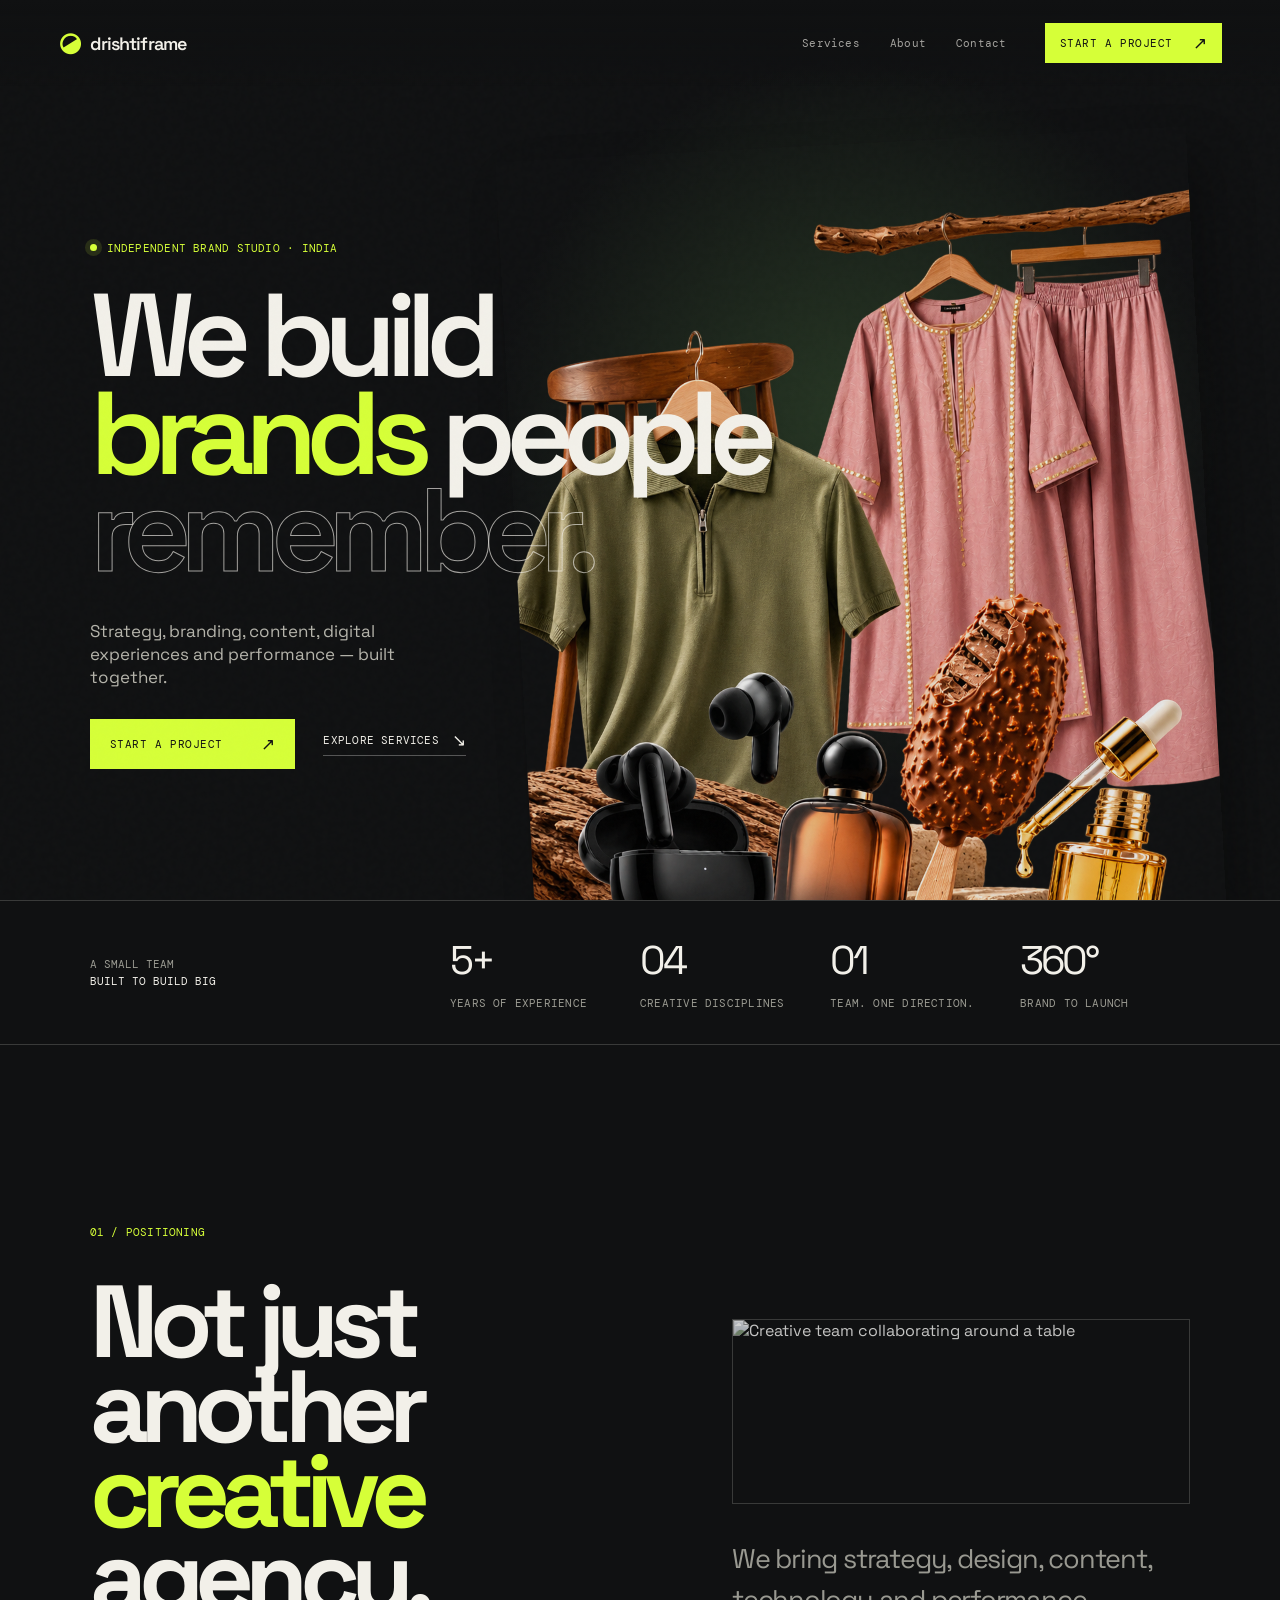
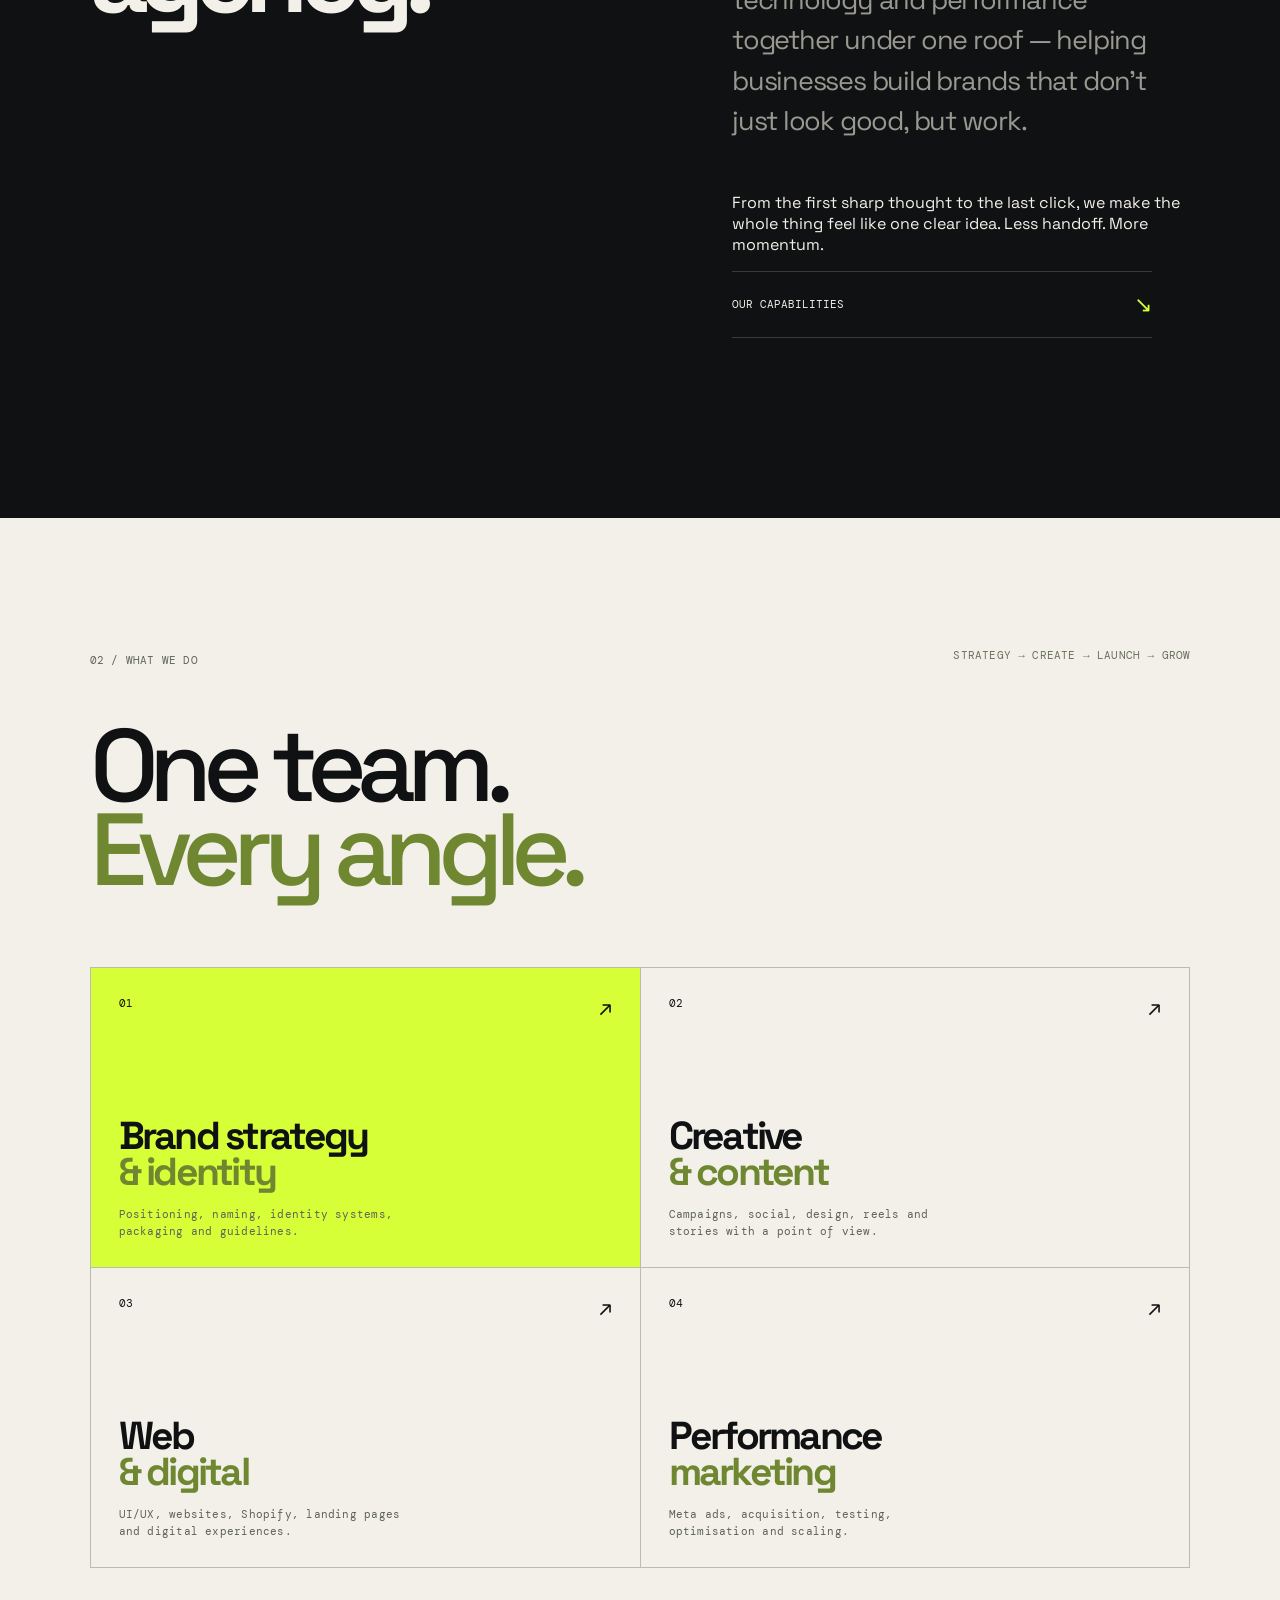
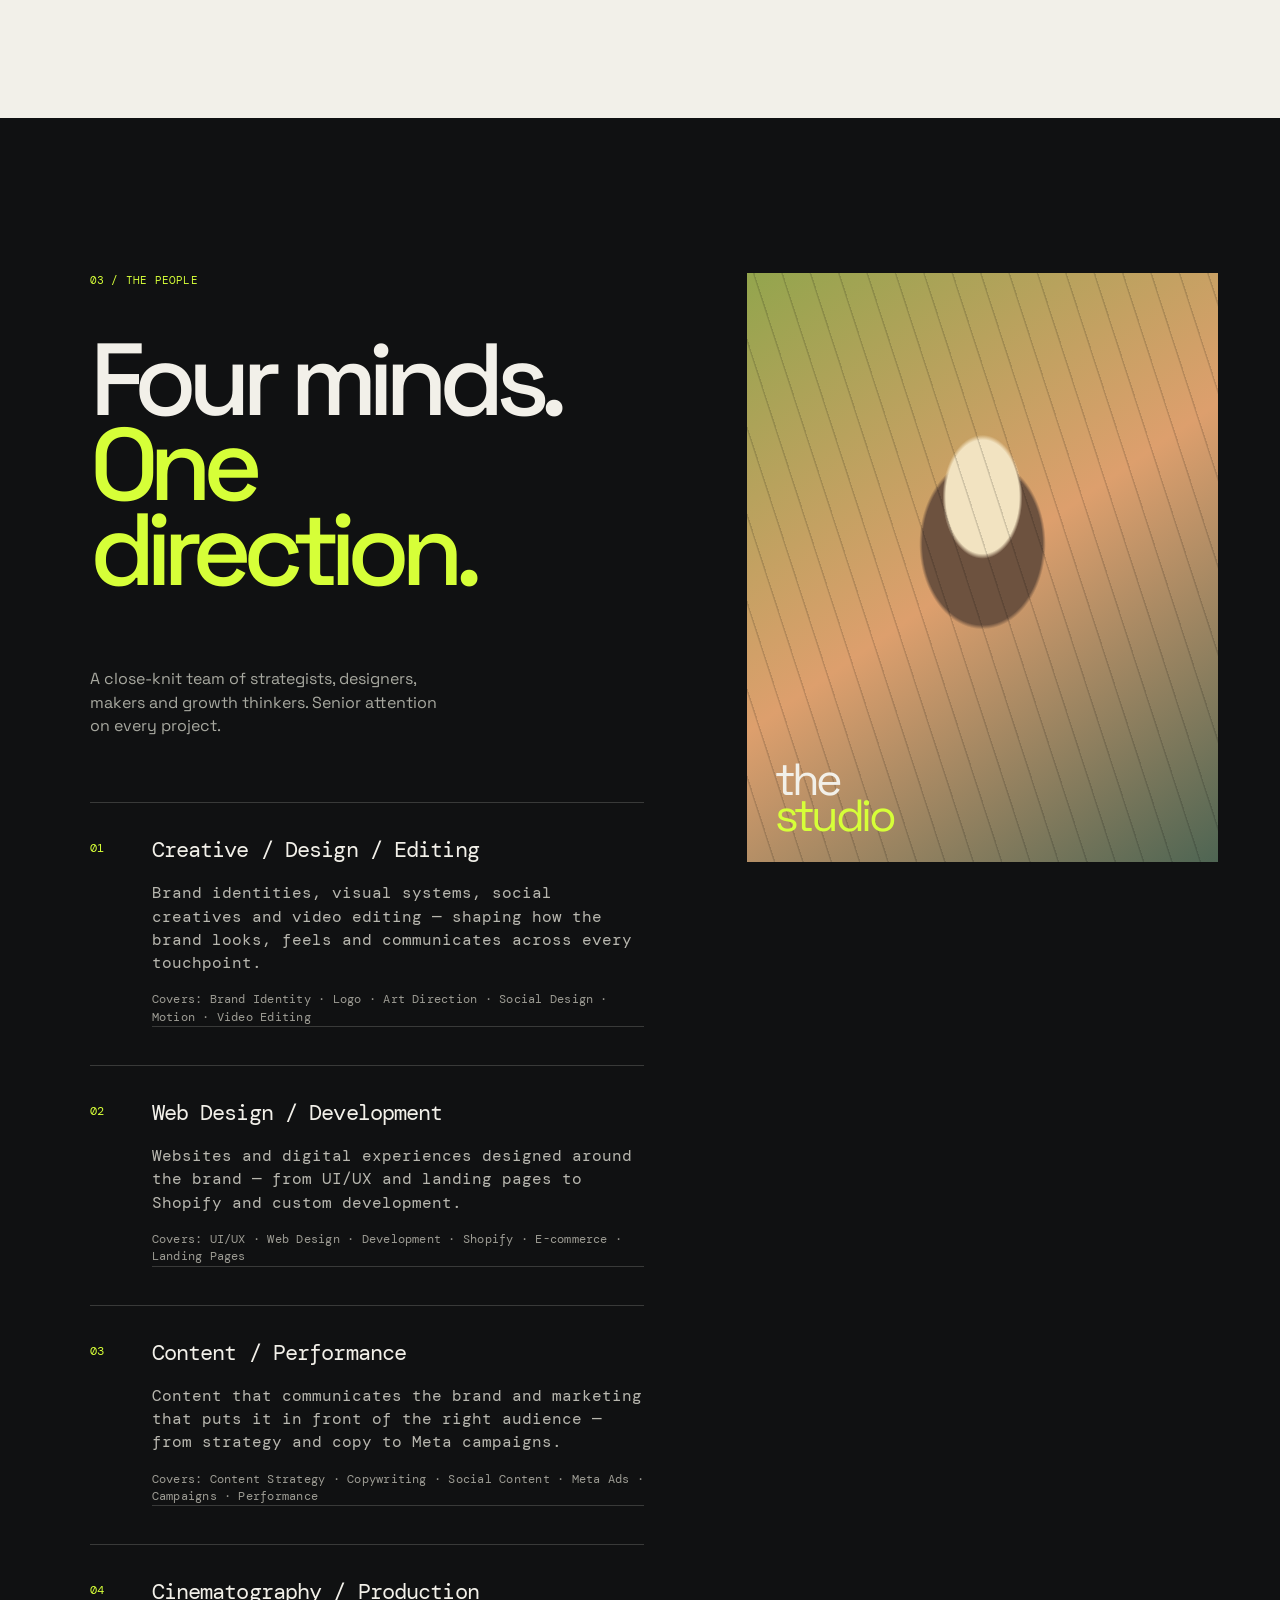
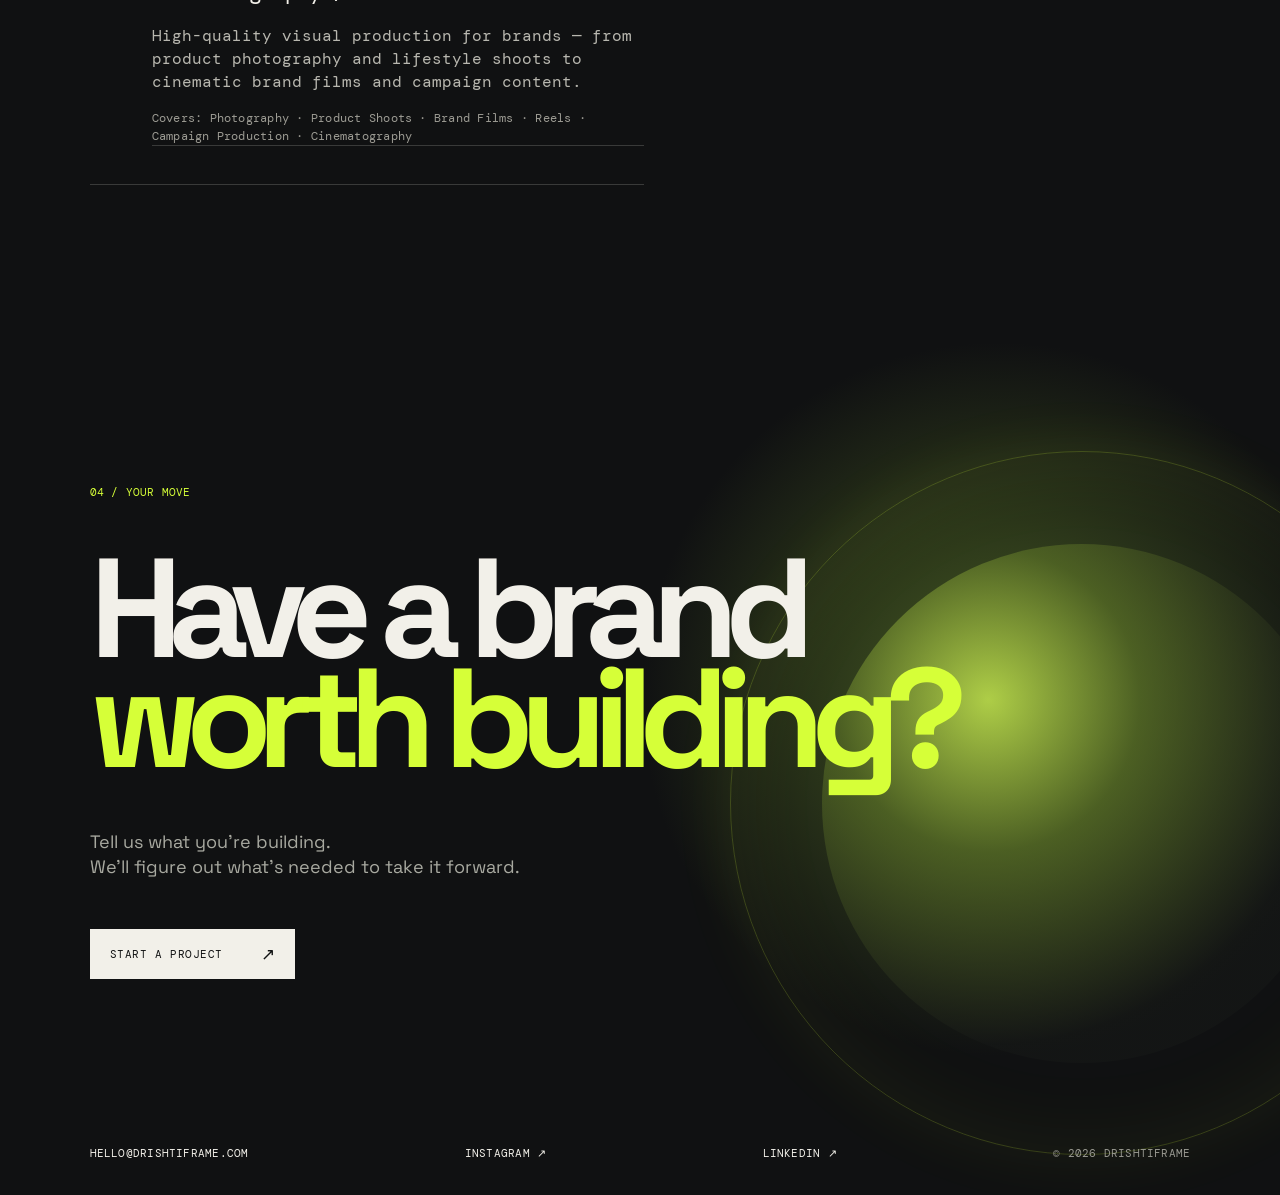
==== index.html @ 4a230d95 "Create Drishtiframe brand studio website" ====
<!doctype html>
<html lang="en">
  <head>
    <meta charset="UTF-8" />
    <meta name="viewport" content="width=device-width, initial-scale=1.0" />
    <meta name="description" content="Drishtiframe is an independent brand studio building memorable brands through strategy, identity, content, digital experiences and performance." />
    <meta name="robots" content="index, follow" />
    <meta property="og:title" content="Drishtiframe — Brands that stick" />
    <meta property="og:description" content="An independent brand studio built to build big." />
    <meta property="og:type" content="website" />
    <title>Drishtiframe — Brands that stick</title>
    <link rel="preconnect" href="https://fonts.googleapis.com" />
    <link rel="preconnect" href="https://fonts.gstatic.com" crossorigin />
    <link href="https://fonts.googleapis.com/css2?family=DM+Mono:wght@400;500&family=Space+Grotesk:wght@400;500;600;700&display=swap" rel="stylesheet" />
    <link rel="stylesheet" href="styles.css" />
  </head>
  <body>
    <div class="noise"></div>
    <header class="nav">
      <a class="logo" href="#top" aria-label="Drishtiframe home"><span class="logo-mark">◒</span><span>drishtiframe</span></a>
      <nav class="nav-links" aria-label="Main navigation"><a href="#services">Services</a><a href="#about">About</a><a href="#contact">Contact</a></nav>
      <a class="button button-small" href="#contact">Start a project <span>↗</span></a>
      <button class="menu-toggle" aria-label="Open navigation">☰</button>
    </header>

    <main id="top">
      <section class="hero section-pad" aria-labelledby="hero-title">
        <div class="hero-copy reveal"><p class="eyebrow"><span class="pulse"></span> Independent brand studio · India</p><h1 id="hero-title">We build<br /><em>brands</em> people<br /><span>remember.</span></h1><p class="hero-sub">Strategy, branding, content, digital experiences and performance — built together.</p><div class="hero-actions"><a class="button" href="#contact">Start a project <span>↗</span></a><a class="text-link" href="#services">Explore services <span>↘</span></a></div></div>
        <div class="hero-visual hero-collage" aria-label="Brands we work with photo collage">
          <div class="collage-sheet"><img src="Assets/brand-work-with.png" alt="A collage of fashion, jewellery, food and beauty products" /></div>
        </div>
      </section>

      <section class="trust section-pad reveal" aria-label="Drishtiframe at a glance"><div class="trust-label">A small team<br /><strong>built to build big</strong></div><div class="trust-item"><strong>5+</strong><span>Years of experience</span></div><div class="trust-item"><strong>04</strong><span>Creative disciplines</span></div><div class="trust-item"><strong>01</strong><span>Team. One direction.</span></div><div class="trust-item"><strong>360°</strong><span>Brand to launch</span></div></section>

      <section class="positioning section-pad" id="about" aria-labelledby="about-title"><div class="section-kicker">01 / Positioning</div><div class="position-grid"><h2 id="about-title">Not just<br />another<br /><em>creative</em><br />agency.</h2><div class="position-copy"><div class="position-media"><img src="https://images.unsplash.com/photo-1556761175-b413da4baf72?auto=format&fit=crop&w=1100&q=80" alt="Creative team collaborating around a table" loading="lazy" /></div><p class="lede">We bring strategy, design, content, technology and performance together under one roof — helping businesses build brands that don't just look good, but work.</p><p>From the first sharp thought to the last click, we make the whole thing feel like one clear idea. Less handoff. More momentum.</p><a class="circle-link" href="#services">Our capabilities <span>↘</span></a></div></div></section>

      <section class="services section-pad" id="services" aria-labelledby="services-title"><div class="section-top"><div class="section-kicker">02 / What we do</div><p>Strategy → Create → Launch → Grow</p></div><h2 class="display-heading" id="services-title">One team.<br /><em>Every angle.</em></h2><div class="service-grid"><a class="service-card featured" href="service.html#brand"><span class="service-no">01</span><div><h3>Brand strategy<br /><em>& identity</em></h3><p>Positioning, naming, identity systems, packaging and guidelines.</p></div><span class="card-arrow">↗</span></a><a class="service-card" href="service.html#creative"><span class="service-no">02</span><div><h3>Creative<br /><em>& content</em></h3><p>Campaigns, social, design, reels and stories with a point of view.</p></div><span class="card-arrow">↗</span></a><a class="service-card" href="service.html#digital"><span class="service-no">03</span><div><h3>Web<br /><em>& digital</em></h3><p>UI/UX, websites, Shopify, landing pages and digital experiences.</p></div><span class="card-arrow">↗</span></a><a class="service-card" href="service.html#growth"><span class="service-no">04</span><div><h3>Performance<br /><em>marketing</em></h3><p>Meta ads, acquisition, testing, optimisation and scaling.</p></div><span class="card-arrow">↗</span></a></div></section>

      <section class="team-proof section-pad" id="team" aria-labelledby="team-title"><div class="team-column"><div class="section-kicker">03 / The people</div><h2 class="display-heading" id="team-title">Four minds.<br /><em>One direction.</em></h2><p class="team-intro">A close-knit team of strategists, designers, makers and growth thinkers. Senior attention on every project.</p><div class="team-list"><article><span>01</span><div><b>Creative / Design / Editing</b><p>Brand identities, visual systems, social creatives and video editing — shaping how the brand looks, feels and communicates across every touchpoint.</p><small>Covers: Brand Identity · Logo · Art Direction · Social Design · Motion · Video Editing</small></div></article><article><span>02</span><div><b>Web Design / Development</b><p>Websites and digital experiences designed around the brand — from UI/UX and landing pages to Shopify and custom development.</p><small>Covers: UI/UX · Web Design · Development · Shopify · E-commerce · Landing Pages</small></div></article><article><span>03</span><div><b>Content / Performance</b><p>Content that communicates the brand and marketing that puts it in front of the right audience — from strategy and copy to Meta campaigns.</p><small>Covers: Content Strategy · Copywriting · Social Content · Meta Ads · Campaigns · Performance</small></div></article><article><span>04</span><div><b>Cinematography / Production</b><p>High-quality visual production for brands — from product photography and lifestyle shoots to cinematic brand films and campaign content.</p><small>Covers: Photography · Product Shoots · Brand Films · Reels · Campaign Production · Cinematography</small></div></article></div></div><div class="team-portrait" aria-label="Abstract studio portrait"><div class="portrait-gradient"></div><div class="portrait-lines"></div><span>the<br /><em>studio</em></span></div></section>

      <section class="cta section-pad" id="contact" aria-labelledby="contact-title"><div class="cta-orb"></div><div class="section-kicker">04 / Your move</div><h2 id="contact-title">Have a brand<br /><em>worth building?</em></h2><p>Tell us what you're building.<br />We'll figure out what's needed to take it forward.</p><a class="button button-light" href="mailto:hello@drishtiframe.com">Start a project <span>↗</span></a><div class="contact-row"><a href="mailto:hello@drishtiframe.com">hello@drishtiframe.com</a><a href="#">Instagram ↗</a><a href="#">LinkedIn ↗</a><span>© 2026 Drishtiframe</span></div></section>
    </main>
    <script src="script.js"></script>
  </body>
</html>
---- styles.css ----
:root{--ink:#101112;--paper:#f2f0e9;--lime:#d6ff38;--muted:#9b9b92;--line:rgba(242,240,233,.18);--mono:'DM Mono',monospace;--sans:'Space Grotesk',sans-serif}*{box-sizing:border-box}html{scroll-behavior:smooth}body{margin:0;background:var(--ink);color:var(--paper);font-family:var(--sans);overflow-x:hidden}.noise{position:fixed;inset:0;opacity:.035;pointer-events:none;z-index:10;background-image:url("data:image/svg+xml,%3Csvg viewBox='0 0 160 160' xmlns='http://www.w3.org/2000/svg'%3E%3Cfilter id='n'%3E%3CfeTurbulence type='fractalNoise' baseFrequency='.9' numOctaves='4' stitchTiles='stitch'/%3E%3C/filter%3E%3Crect width='100%25' height='100%25' filter='url(%23n)' opacity='.5'/%3E%3C/svg%3E")}.nav{height:86px;display:flex;align-items:center;justify-content:space-between;padding:0 4.5vw;position:fixed;top:0;left:0;right:0;z-index:20;background:linear-gradient(180deg,var(--ink) 0%,rgba(16,17,18,.8) 65%,transparent 100%)}.logo{display:flex;align-items:center;gap:10px;color:var(--paper);font-weight:600;font-size:18px;text-decoration:none;letter-spacing:-.05em}.logo-mark{font-size:26px;color:var(--lime);line-height:0;transform:rotate(-32deg);display:inline-block}.nav-links{display:flex;gap:30px;margin-left:auto;margin-right:38px}.nav a{color:var(--paper);text-decoration:none}.nav-links a,.text-link,.section-top p,.eyebrow,.section-kicker,.hero-meta,.project-info p,.service-card p,.team-list small,.proof-points p,.contact-row,.trust-item span{font:11px var(--mono);letter-spacing:.02em}.nav-links a{opacity:.65;transition:opacity .2s}.nav-links a:hover{opacity:1}.button{display:inline-flex;align-items:center;gap:38px;background:var(--lime);color:var(--ink)!important;padding:17px 19px;text-decoration:none;font:11px var(--mono);text-transform:uppercase;letter-spacing:.05em;border:1px solid var(--lime);transition:transform .25s,background .25s}.button:hover{transform:translateY(-4px);background:#e9ff8d}.button span,.text-link span{font-size:17px;line-height:0}.button-small{padding:12px 14px;gap:20px}.menu-toggle{display:none;background:none;border:0;color:var(--paper);font-size:20px}.section-pad{padding-left:7vw;padding-right:7vw}.hero{min-height:100vh;position:relative;display:flex;align-items:center;padding-top:110px;overflow:hidden;background:radial-gradient(circle at 67% 47%,#273724 0,#101112 37%)}.hero-copy{position:relative;z-index:3;max-width:710px}.eyebrow,.section-kicker{color:var(--lime);text-transform:uppercase}.eyebrow{display:flex;align-items:center;gap:10px;margin-bottom:32px}.pulse{height:7px;width:7px;border-radius:100%;background:var(--lime);box-shadow:0 0 0 5px rgba(214,255,56,.12)}h1,h2,h3,p{margin-top:0}h1{font-size:clamp(64px,9.2vw,142px);letter-spacing:-.09em;line-height:.83;margin-bottom:40px;font-weight:600}h1 em,h2 em,h3 em{font-style:normal;color:var(--lime)}h1 span{color:transparent;-webkit-text-stroke:1px rgba(242,240,233,.65)}.hero-sub{max-width:360px;color:#b5b4ab;font-size:17px;line-height:1.35}.hero-actions{display:flex;align-items:center;gap:28px;margin-top:30px}.text-link{color:var(--paper);text-transform:uppercase;text-decoration:none;display:inline-flex;gap:13px;align-items:center;border-bottom:1px solid #555;padding-bottom:8px}.hero-meta{position:absolute;bottom:33px;left:7vw;right:7vw;display:flex;justify-content:space-between;text-transform:uppercase;color:#a2a29b;line-height:1.5}.scroll-cue{color:var(--paper)}.scroll-cue b{font-size:20px;font-weight:400;margin-left:10px;color:var(--lime)}.hero-visual{position:absolute;right:2vw;top:19vh;width:min(48vw,690px);height:68vh;opacity:.9}.visual-grid{inset:0;position:absolute;background:linear-gradient(rgba(214,255,56,.06) 1px,transparent 1px),linear-gradient(90deg,rgba(214,255,56,.06) 1px,transparent 1px);background-size:40px 40px;mask-image:radial-gradient(circle,black 20%,transparent 72%);transform:perspective(500px) rotateX(55deg) rotateZ(-25deg) scale(1.25)}.orb{position:absolute;border-radius:50%;filter:blur(.2px)}.orb-main{width:31vw;height:31vw;max-width:430px;max-height:430px;right:9%;top:14%;background:radial-gradient(circle at 32% 25%,#eeffa0 0,#aee529 15%,#526e22 36%,#182017 67%,transparent 68%),radial-gradient(circle,#233119,transparent 70%);box-shadow:inset -35px -45px 90px #101112,0 0 80px rgba(214,255,56,.13);animation:float 8s ease-in-out infinite}.orb-small{height:90px;width:90px;right:2%;bottom:20%;background:var(--lime);box-shadow:0 0 80px var(--lime);animation:float 6s 1s ease-in-out infinite}.hero-sticker{position:absolute;right:18%;bottom:4%;font:11px var(--mono);letter-spacing:.13em;line-height:1.15;color:var(--lime);transform:rotate(-8deg)}.hero-sticker strong{font-size:22px}.hero-orbit{position:absolute;border:1px solid rgba(214,255,56,.16);border-radius:50%;height:65vw;width:65vw;right:-25vw;top:10vh;transform:rotate(28deg)}.orbit-two{height:45vw;width:45vw;right:-9vw;top:24vh;border-color:rgba(242,240,233,.15)}.trust{border-top:1px solid var(--line);border-bottom:1px solid var(--line);min-height:145px;display:grid;grid-template-columns:2fr repeat(4,1fr);align-items:center;gap:20px}.trust-label{font:11px var(--mono);color:var(--muted);text-transform:uppercase;line-height:1.5}.trust-item{display:flex;flex-direction:column;gap:10px}.trust-item strong{font-size:40px;letter-spacing:-.08em;font-weight:400}.trust-item span{text-transform:uppercase;color:var(--muted)}.positioning{padding-top:180px;padding-bottom:180px}.position-grid{display:grid;grid-template-columns:1.15fr 1fr;gap:9vw;margin-top:40px}.positioning h2{font-size:clamp(54px,8vw,115px);line-height:.83;letter-spacing:-.085em;margin:0}.position-copy{padding-top:40px}.lede{font-size:27px;line-height:1.15;letter-spacing:-.045em;max-width:510px}.position-copy>p:nth-child(2){color:#999991;max-width:420px;line-height:1.5;margin:35px 0 50px}.circle-link{display:flex;align-items:center;justify-content:space-between;border-top:1px solid var(--line);border-bottom:1px solid var(--line);padding:18px 0;color:var(--paper);text-transform:uppercase;text-decoration:none;font:11px var(--mono);max-width:420px}.circle-link span{font-size:22px;color:var(--lime)}.services{background:var(--paper);color:var(--ink);padding-top:130px;padding-bottom:150px}.services .section-kicker{color:#60665b}.section-top{display:flex;justify-content:space-between;align-items:center}.section-top p{color:#69705c;text-transform:uppercase}.display-heading{font-size:clamp(56px,8vw,120px);line-height:.83;letter-spacing:-.09em;margin:50px 0 75px;font-weight:500}.services .display-heading em,.services .service-card h3 em{color:#6e8730}.service-grid{display:grid;grid-template-columns:repeat(2,1fr);border-top:1px solid #babcb1;border-left:1px solid #babcb1}.service-card{min-height:300px;padding:28px;display:flex;flex-direction:column;justify-content:space-between;border-right:1px solid #babcb1;border-bottom:1px solid #babcb1;position:relative;transition:background .3s,transform .3s}.service-card:hover{background:#dfff77;transform:translateY(-7px);z-index:2}.service-card.featured{background:var(--lime)}.service-no{font:11px var(--mono)}.service-card h3{font-size:39px;line-height:.93;letter-spacing:-.07em;margin:0}.service-card p{max-width:290px;line-height:1.5;color:#5d6356;margin:16px 0 0}.card-arrow{font-size:22px;position:absolute;right:28px;top:25px}.approach{padding-top:150px;padding-bottom:150px}.approach-header{display:flex;align-items:flex-end;justify-content:space-between}.approach-header .display-heading{margin-bottom:65px}.approach-header>p{color:var(--muted);max-width:200px;line-height:1.4;margin-bottom:72px}.process-list{border-top:1px solid var(--line)}.process-step{display:grid;grid-template-columns:70px 1fr 1fr 30px;align-items:center;min-height:100px;border-bottom:1px solid var(--line);transition:background .3s,padding .3s}.process-step:hover,.process-step.active{background:var(--lime);color:var(--ink);padding-left:20px;padding-right:20px}.process-step span,.process-step p{font:11px var(--mono)}.process-step span{color:var(--lime)}.process-step:hover span,.process-step.active span{color:var(--ink)}.process-step h3{font-size:32px;letter-spacing:-.07em;margin:0}.process-step p{color:var(--muted);margin:0}.process-step:hover p,.process-step.active p{color:var(--ink)}.process-step b{font-size:20px;font-weight:400}.work{background:#151716;padding-top:135px;padding-bottom:160px}.work .text-link{color:var(--paper)}.work-heading{display:flex;justify-content:space-between;align-items:flex-end}.work-heading .display-heading{margin-bottom:75px}.work-heading p{color:var(--muted);max-width:180px;margin-bottom:90px;line-height:1.4}.work-grid{display:grid;grid-template-columns:1.25fr .75fr;gap:18px}.project-wide{grid-row:span 2}.project-art{min-height:410px;position:relative;overflow:hidden;transition:transform .5s}.project:hover .project-art{transform:scale(.985)}.art-rudr{background:radial-gradient(circle at 62% 44%,#df4f21 0 13%,transparent 14%),linear-gradient(130deg,#2b0508,#ed552c 45%,#ffcf69);min-height:620px}.art-rudr:before{content:'';position:absolute;inset:16%;border:1px solid rgba(255,255,255,.35);border-radius:50%;box-shadow:0 0 0 40px rgba(255,239,163,.08),0 0 0 80px rgba(255,239,163,.06)}.art-disc{position:absolute;width:160px;height:160px;left:44%;top:38%;border:22px solid #150b09;border-radius:50%;box-shadow:0 0 0 4px #ffd782;transform:rotate(25deg)}.art-word{position:absolute;left:28px;top:24px;font-size:clamp(40px,5vw,83px);font-weight:600;letter-spacing:-.1em}.art-caption{position:absolute;bottom:23px;left:25px;font:11px var(--mono);text-transform:uppercase}.project-info{display:flex;justify-content:space-between;align-items:start;padding:18px 3px 28px}.project-info h3{font-size:23px;letter-spacing:-.06em;margin:0 0 6px}.project-info p{color:var(--muted);margin:0}.project-info>span{font-size:22px;color:var(--lime)}.art-beswasth{background:linear-gradient(135deg,#dfebd6,#607d52);color:#192117}.beswasth-sun{position:absolute;width:180px;height:180px;border-radius:50%;right:16%;top:22%;background:#ffbd77;box-shadow:0 0 0 40px rgba(255,219,164,.2),0 0 0 80px rgba(255,219,164,.1)}.art-beswasth .art-word{font-size:clamp(28px,3vw,48px);left:22px;top:auto;bottom:35px}.art-kala{background:linear-gradient(120deg,#a9c5ff,#d9e0ff);color:#2c2750}.kala-shape{width:170px;height:210px;background:#6847ac;position:absolute;right:20%;top:18%;border-radius:100% 20% 60% 20%;transform:rotate(28deg);box-shadow:75px 50px 0 #e09ab6}.art-kala .art-word{font-size:clamp(28px,3vw,48px);top:auto;bottom:35px}.team-proof{padding-top:155px;padding-bottom:155px;display:grid;grid-template-columns:1fr .8fr;gap:8vw}.team-intro{color:#a8a9a0;max-width:370px;line-height:1.45;margin-bottom:65px}.team-list{border-top:1px solid var(--line);max-width:580px}.team-list div{display:grid;grid-template-columns:35px 1fr 75px;align-items:center;min-height:64px;border-bottom:1px solid var(--line);font:12px var(--mono)}.team-list span{color:var(--lime)}.team-list small{color:var(--muted);text-align:right}.team-portrait{min-height:600px;position:relative;overflow:hidden;background:#d1d4b7}.portrait-gradient{position:absolute;inset:0;background:radial-gradient(ellipse at 50% 38%,#f2e3c1 0 11%,transparent 12%),radial-gradient(ellipse at 50% 46%,#6d523f 0 18%,transparent 19%),linear-gradient(145deg,#93a54d,#dd9f6d 50%,#4e6553)}.portrait-lines{position:absolute;inset:0;background:repeating-linear-gradient(72deg,transparent 0 25px,rgba(16,17,18,.15) 26px 27px);mix-blend-mode:multiply}.team-portrait>span{position:absolute;bottom:28px;left:28px;font-size:45px;line-height:.8;letter-spacing:-.08em}.team-portrait em{color:var(--lime);font-style:normal}.proof{background:var(--lime);color:var(--ink);padding-top:130px;padding-bottom:90px}.proof .section-kicker{color:#52651d}.proof-grid{display:grid;grid-template-columns:1fr 1fr;gap:12vw}.proof-statement h2{font-size:clamp(55px,7vw,100px);letter-spacing:-.09em;line-height:.84;margin:40px 0}.proof-statement h2 em{color:#52651d}.proof-statement p{font-size:18px;max-width:300px;line-height:1.4}.proof-points{border-top:1px solid rgba(16,17,18,.3);margin-top:42px}.proof-points>div{display:grid;grid-template-columns:40px 1fr;grid-template-rows:auto auto;border-bottom:1px solid rgba(16,17,18,.3);padding:22px 0}.proof-points span{grid-row:span 2;font:11px var(--mono)}.proof-points h3{font-size:27px;letter-spacing:-.06em;margin:0}.proof-points p{margin:8px 0 0;line-height:1.4;max-width:260px}.proof-numbers{border-top:1px solid rgba(16,17,18,.3);display:grid;grid-template-columns:repeat(3,1fr);margin-top:115px;padding-top:28px}.proof-numbers div{display:flex;flex-direction:column;gap:10px}.proof-numbers strong{font-size:60px;letter-spacing:-.09em;font-weight:500}.proof-numbers span{font:11px var(--mono);text-transform:uppercase}.cta{min-height:95vh;position:relative;overflow:hidden;padding-top:145px;padding-bottom:35px;background:radial-gradient(circle at 78% 42%,#465b22 0,transparent 32%)}.cta-orb{position:absolute;right:-12vw;top:13%;height:55vw;width:55vw;border-radius:50%;border:1px solid rgba(214,255,56,.2);box-shadow:inset 0 0 100px rgba(214,255,56,.06),0 0 70px rgba(214,255,56,.06)}.cta-orb:after{content:'';position:absolute;inset:13%;border-radius:50%;background:radial-gradient(circle at 32% 30%,#dbff57,#586e26 30%,#151716 68%);opacity:.7}.cta h2{font-size:clamp(70px,11vw,170px);line-height:.78;letter-spacing:-.1em;position:relative;z-index:2;margin:55px 0}.cta h2 em{color:var(--lime)}.cta>p{position:relative;z-index:2;color:#a8a9a0;font-size:18px;line-height:1.4}.button-light{position:relative;z-index:2;margin-top:32px;background:var(--paper);border-color:var(--paper)}.contact-row{position:absolute;bottom:35px;left:7vw;right:7vw;display:flex;justify-content:space-between;align-items:center;color:#999991;text-transform:uppercase}.contact-row a{color:var(--paper);text-decoration:none}@keyframes float{0%,100%{transform:translateY(0) rotate(-4deg)}50%{transform:translateY(-18px) rotate(4deg)}}.reveal{opacity:0;transform:translateY(30px);transition:opacity .8s,transform .8s}.reveal.visible{opacity:1;transform:translateY(0)}
@media(max-width:800px){.nav{height:72px;padding:0 6vw}.nav-links,.nav>.button{display:none}.menu-toggle{display:block}.section-pad{padding-left:6vw;padding-right:6vw}.hero{min-height:850px;padding-top:110px;align-items:flex-start}.hero-copy{padding-top:55px}.hero-visual{width:100vw;height:52vh;right:-20vw;top:42vh;opacity:.7}.hero-meta{left:6vw;right:6vw;bottom:28px;font-size:9px}.hero-meta .scroll-cue{display:none}.hero-sub{font-size:15px;max-width:290px}.trust{grid-template-columns:repeat(2,1fr);gap:30px;padding-top:35px;padding-bottom:35px}.trust-label{grid-column:span 2}.trust-item strong{font-size:34px}.positioning{padding-top:100px;padding-bottom:100px}.position-grid,.proof-grid,.team-proof{grid-template-columns:1fr;gap:45px}.position-copy{padding-top:0}.lede{font-size:24px}.services,.approach,.work{padding-top:95px;padding-bottom:100px}.section-top{align-items:flex-start}.section-top p{max-width:120px;text-align:right;font-size:9px}.display-heading{margin:35px 0 50px}.service-grid{grid-template-columns:1fr}.service-card{min-height:240px}.service-card h3{font-size:34px}.approach-header,.work-heading{display:block}.approach-header>p,.work-heading p{margin:0 0 45px}.process-step{grid-template-columns:42px 1fr 25px;min-height:93px}.process-step p{grid-column:2}.process-step h3{font-size:28px}.work-grid{grid-template-columns:1fr}.project-wide{grid-row:auto}.art-rudr{min-height:470px}.team-proof{padding-top:100px;padding-bottom:100px}.team-portrait{min-height:420px}.proof-numbers{margin-top:75px}.proof-numbers strong{font-size:42px}.proof-numbers span{font-size:9px}.cta{min-height:780px;padding-top:100px}.cta h2{font-size:17vw;margin:55px 0 35px}.contact-row{left:6vw;right:6vw;flex-wrap:wrap;gap:15px;bottom:25px;font-size:9px}.contact-row span{width:100%;margin-top:10px}.cta-orb{right:-45vw;top:38%}}

/* Updated home composition: the hero now uses a tactile product collage. */
.hero-copy.reveal{opacity:1;transform:none}
.hero-collage{height:70vh;width:min(47vw,650px);right:4vw;top:17vh;transform:rotate(-3deg)}.collage-card{position:absolute;overflow:hidden;border:1px solid rgba(242,240,233,.3);box-shadow:18px 24px 50px rgba(0,0,0,.35);background:#273322}.collage-card img{display:block;width:100%;height:100%;object-fit:cover;filter:saturate(.72) contrast(1.04)}.collage-back{width:42%;height:53%;right:3%;top:6%;transform:rotate(13deg)}.collage-middle{width:43%;height:55%;left:13%;top:25%;transform:rotate(-9deg);z-index:2}.collage-front{width:39%;height:52%;right:20%;bottom:2%;transform:rotate(5deg);z-index:3}.collage-label{position:absolute;left:0;top:9%;z-index:4;font:11px var(--mono);line-height:1.15;color:var(--lime);letter-spacing:.1em;transform:rotate(-7deg)}.collage-label em{font-style:normal;color:var(--paper)}.hero-collage .hero-sticker{right:1%;bottom:0;z-index:5}.trust-label strong{display:block;color:var(--paper);font-weight:400}.position-media{width:100%;height:185px;overflow:hidden;margin-bottom:28px;border:1px solid rgba(242,240,233,.18)}.position-media img{width:100%;height:100%;object-fit:cover;filter:grayscale(.55) saturate(.6);opacity:.8}.service-card{color:var(--ink);text-decoration:none}.service-card p{color:#5d6356}.team-list article{display:grid;grid-template-columns:35px 1fr;gap:0;align-items:start;padding:24px 0;border-bottom:1px solid var(--line)}.team-list article>span{font:12px var(--mono);color:var(--lime);padding-top:3px}.team-list article b{font:16px var(--mono);letter-spacing:-.03em}.team-list article p{font-size:14px;line-height:1.4;color:#aaa99f;max-width:600px;margin:12px 0}.team-list article small{display:block;color:var(--muted);line-height:1.45;max-width:600px}.team-proof .team-list>div{display:none}.back-link{display:inline-block;color:var(--lime);font:11px var(--mono);text-decoration:none;text-transform:uppercase;margin:130px 0 70px}.service-detail{min-height:calc(100vh - 100px);padding-top:1px;padding-bottom:120px}.service-detail h1{font-size:clamp(75px,12vw,175px);margin:35px 0 30px;line-height:.78;letter-spacing:-.1em}.service-lede{font-size:20px;line-height:1.35;color:#aaa99f;max-width:510px;margin-bottom:95px}.detail-list{border-top:1px solid var(--line)}.detail-list article{display:grid;grid-template-columns:110px 1fr;gap:30px;padding:42px 0;border-bottom:1px solid var(--line);scroll-margin-top:100px}.detail-list article:target{background:rgba(214,255,56,.06);padding-left:18px;padding-right:18px}.detail-number{font:12px var(--mono);color:var(--lime)}.detail-list h2{font-size:clamp(36px,5vw,70px);line-height:.9;letter-spacing:-.08em;margin:0 0 20px}.detail-list h2 em{color:var(--lime);font-style:normal}.detail-list p{font-size:18px;line-height:1.4;color:#aaa99f;max-width:720px}.detail-list small{font:11px var(--mono);color:var(--muted);line-height:1.5}.detail-footer{display:flex;justify-content:space-between;border-top:1px solid var(--line);padding-top:25px;padding-bottom:30px;font:11px var(--mono);text-transform:uppercase}.detail-footer a{color:var(--paper);text-decoration:none}@media(max-width:800px){.hero-collage{width:105vw;height:54vh;right:-25vw;top:44vh}.collage-back{width:43%;height:48%}.collage-middle{width:44%;height:51%;left:8%;top:25%}.collage-front{width:41%;height:48%;right:22%;bottom:4%}.collage-label{left:6%;top:10%}.position-media{height:150px}.team-list article{grid-template-columns:30px 1fr}.team-list article b{font-size:13px}.team-list article p{font-size:13px}.detail-list article{grid-template-columns:35px 1fr;gap:10px}.detail-list h2{font-size:36px}.detail-list p{font-size:16px}.service-lede{font-size:18px;margin-bottom:65px}.back-link{margin-top:100px}.detail-footer{font-size:9px}}
/* Team layout correction: keep each description as a normal text block and preserve the portrait ratio. */
.team-proof{align-items:start}
.team-list article>div{display:block;min-width:0}
.team-list article b{display:block;line-height:1.2}
.team-list article p{overflow-wrap:normal;word-break:normal}
.team-portrait{height:clamp(430px,46vw,680px);min-height:0;align-self:start;aspect-ratio:4 / 5}
.collage-sheet{position:absolute;inset:0;display:grid;place-items:center;z-index:2}.collage-sheet img{display:block;width:auto;height:auto;max-width:92%;max-height:100%;object-fit:contain;box-shadow:18px 24px 50px rgba(0,0,0,.34);border:1px solid rgba(242,240,233,.28)}
@media(max-width:800px){.collage-sheet img{max-width:84%;max-height:100%}}
.team-list{max-width:980px}
.team-list article{grid-template-columns:62px minmax(0,1fr);padding:34px 0 38px}
.team-list article>div{width:100%;max-width:none}
.team-list article b{font-size:22px;letter-spacing:-.04em}
.team-list article p{max-width:820px;margin:18px 0 17px;font-size:16px;line-height:1.45;color:#b8b7af}
.team-list article small{width:100%;max-width:820px;margin:0;font-size:12px;line-height:1.45;text-align:left;color:#9d9c94}
@media(max-width:800px){.team-list article{grid-template-columns:34px minmax(0,1fr);padding:27px 0 30px}.team-list article b{font-size:16px}.team-list article p{font-size:14px;margin-top:13px}.team-list article small{font-size:11px}}
.hero-orbit{display:none}
.hero-collage{height:72vh;width:min(54vw,760px);right:6vw;top:16vh}
.collage-sheet img{max-width:100%;border:0}
@media(max-width:800px){.hero-collage{width:105vw;height:54vh;right:-25vw;top:44vh}.collage-sheet img{max-width:84%}}
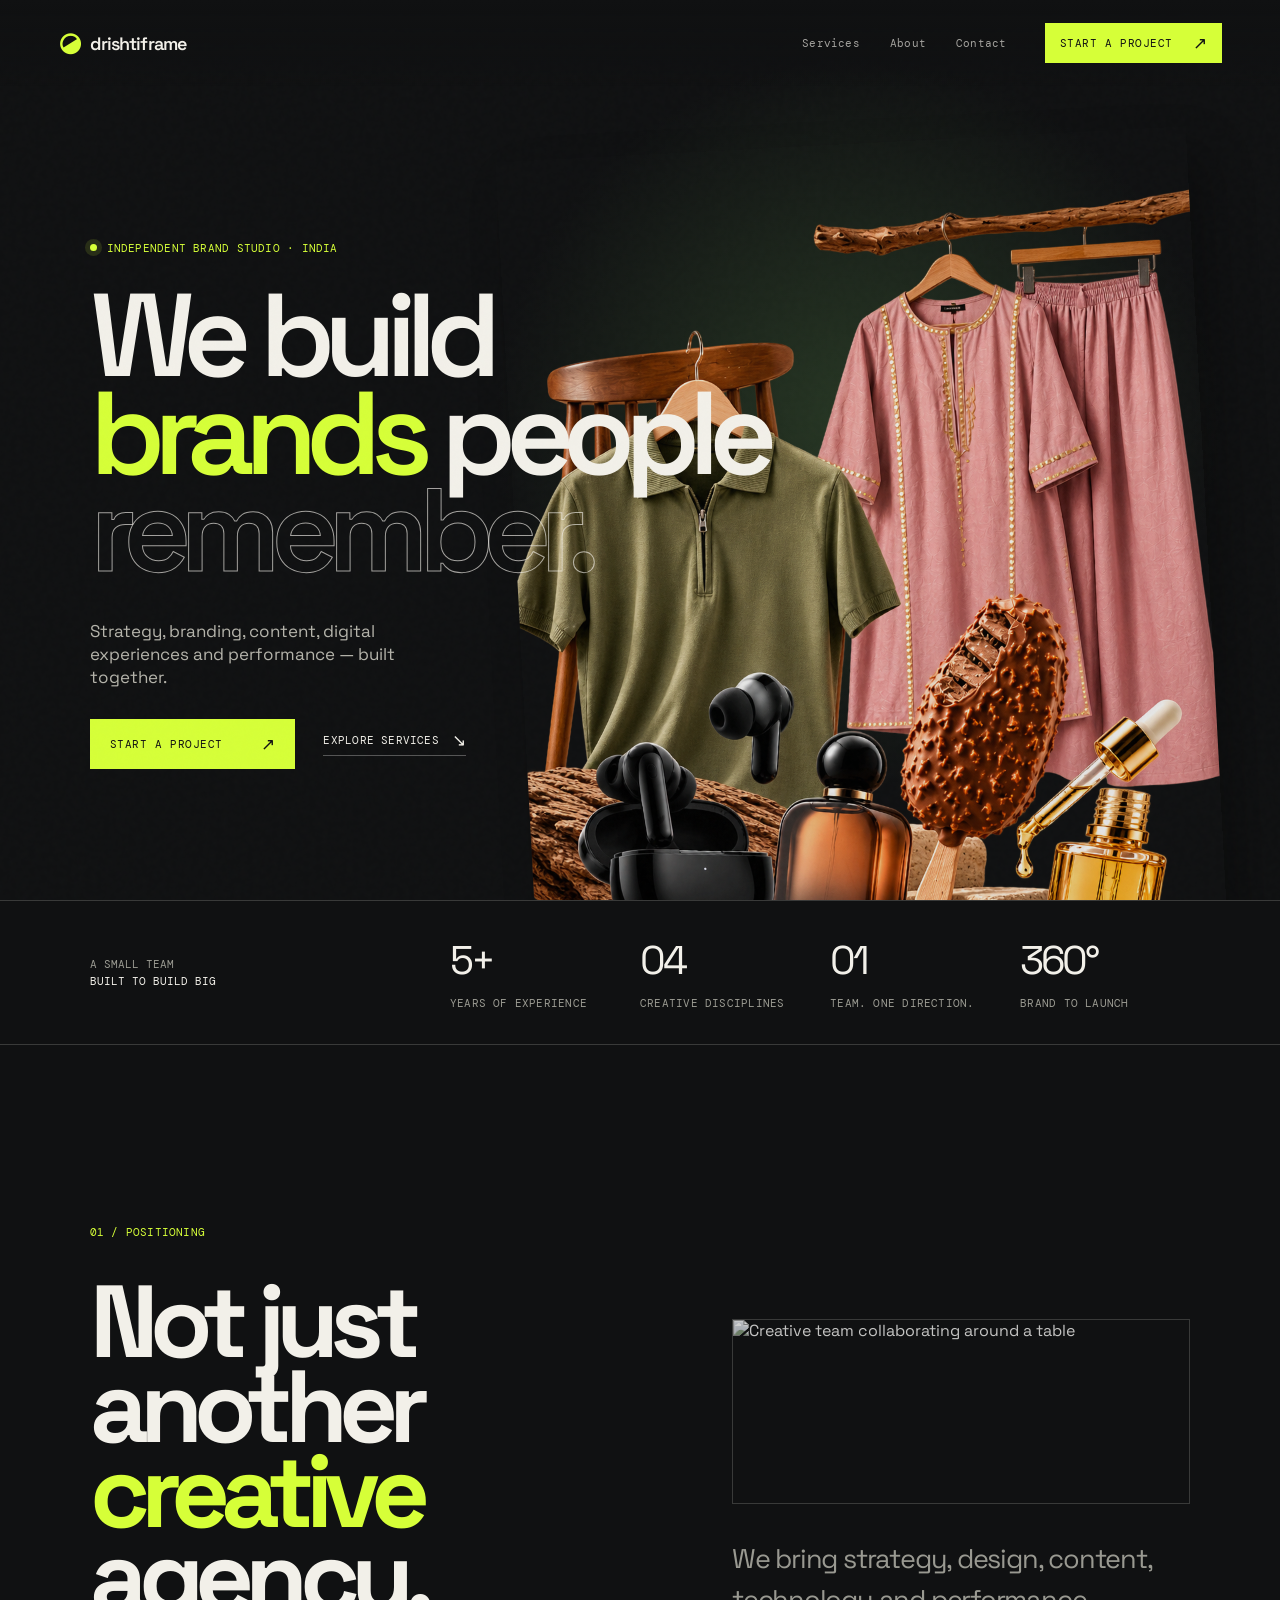
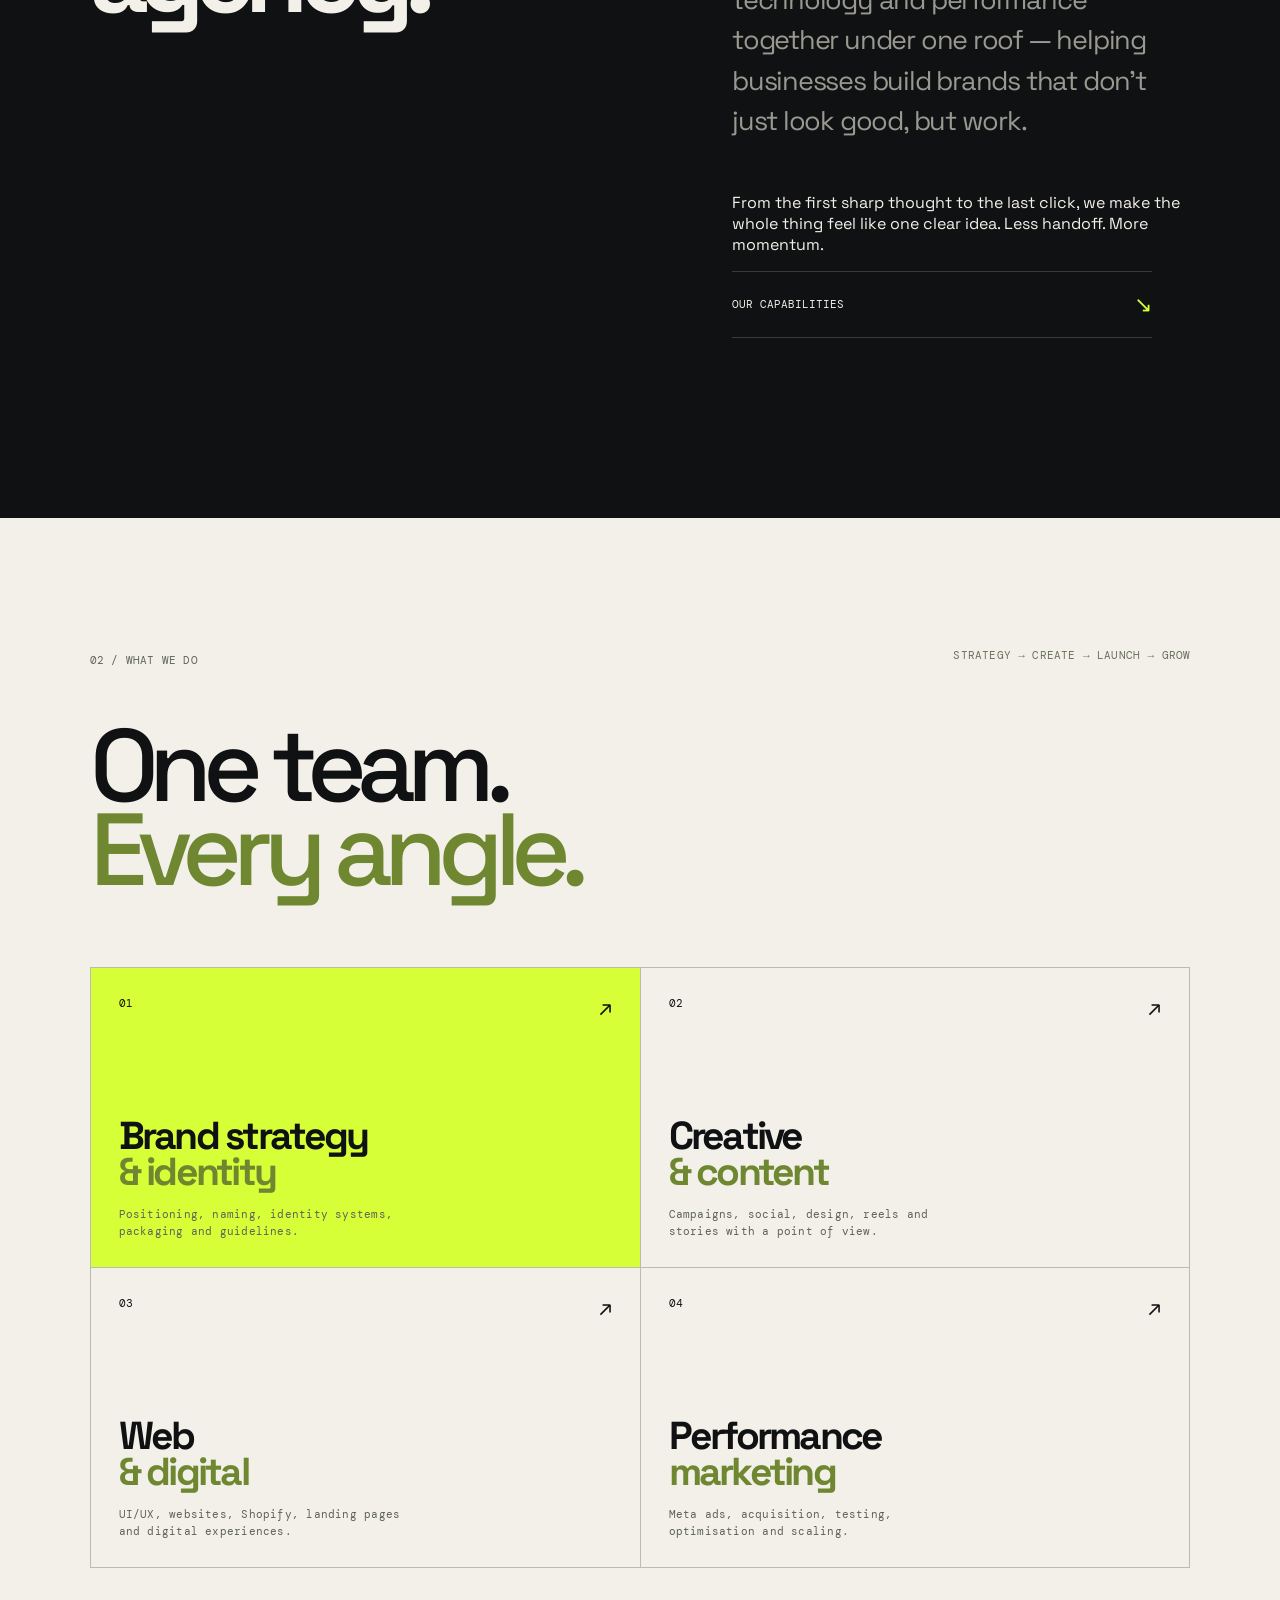
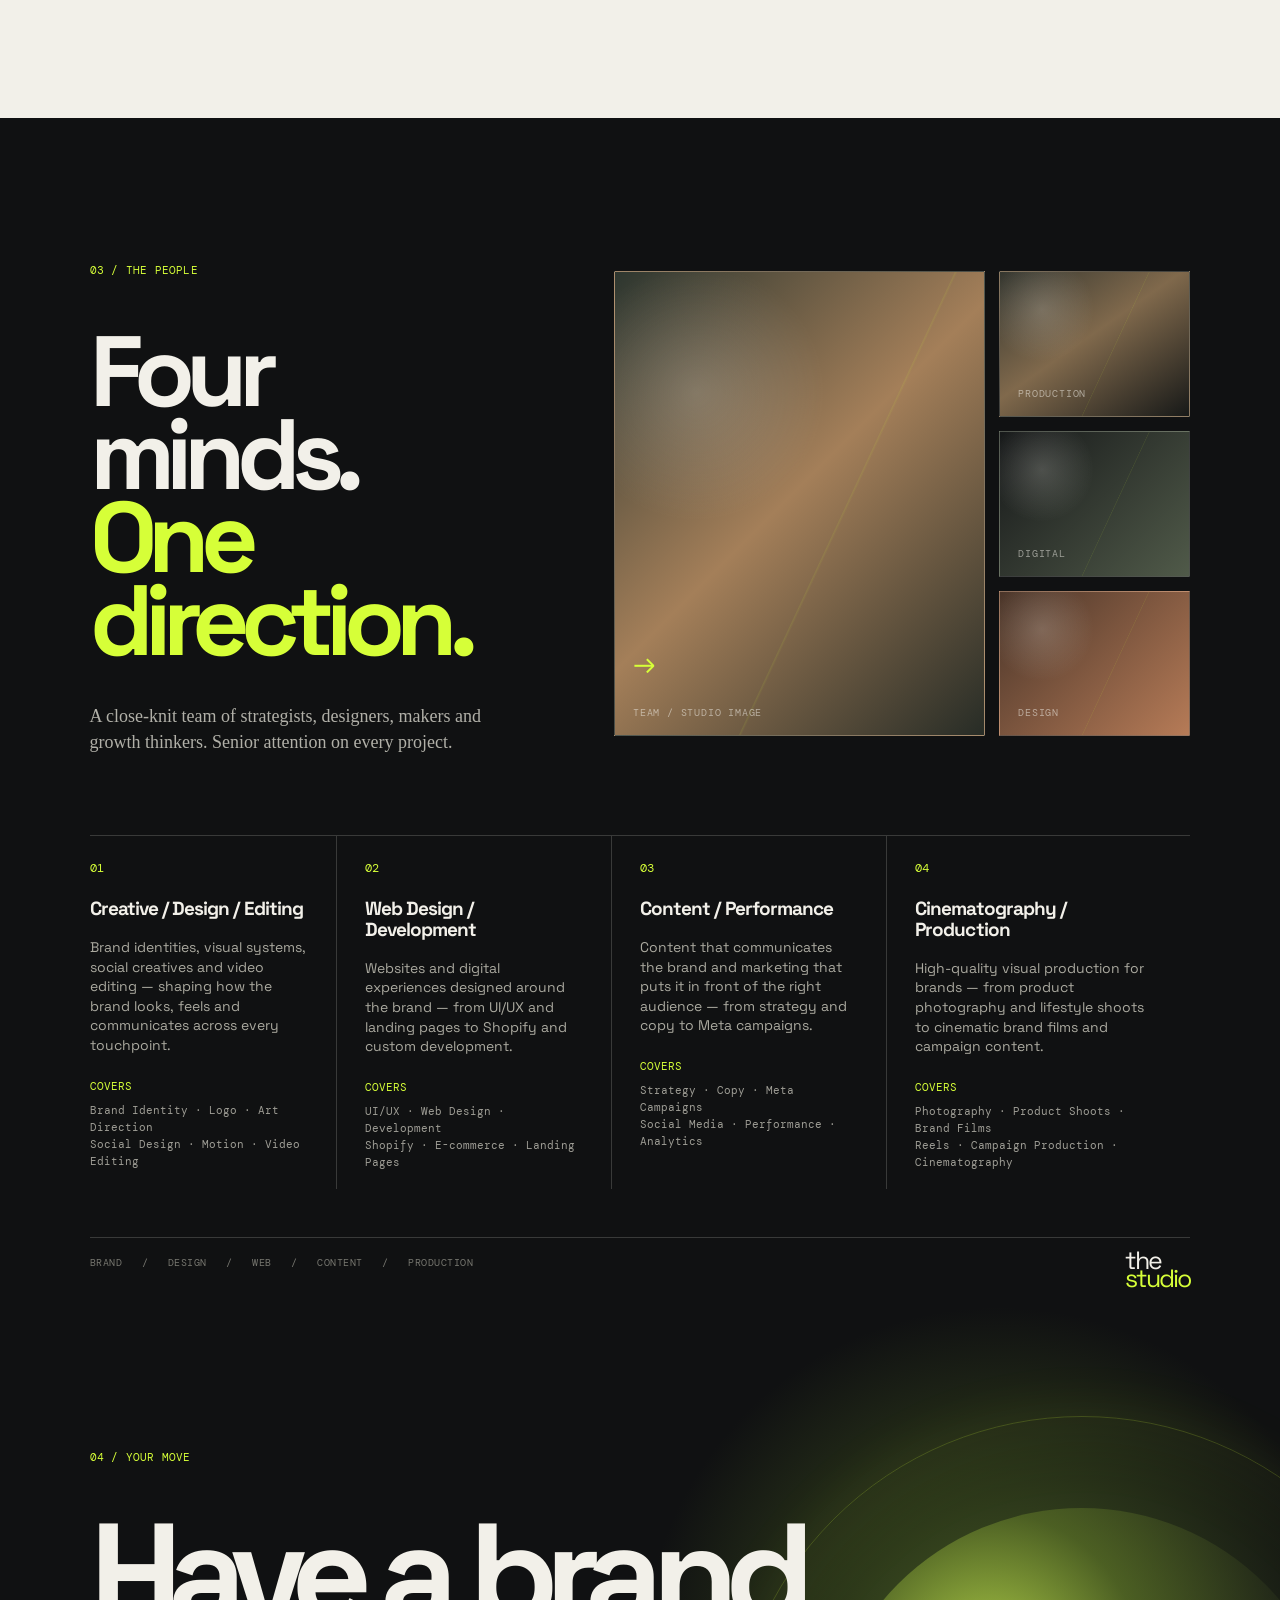
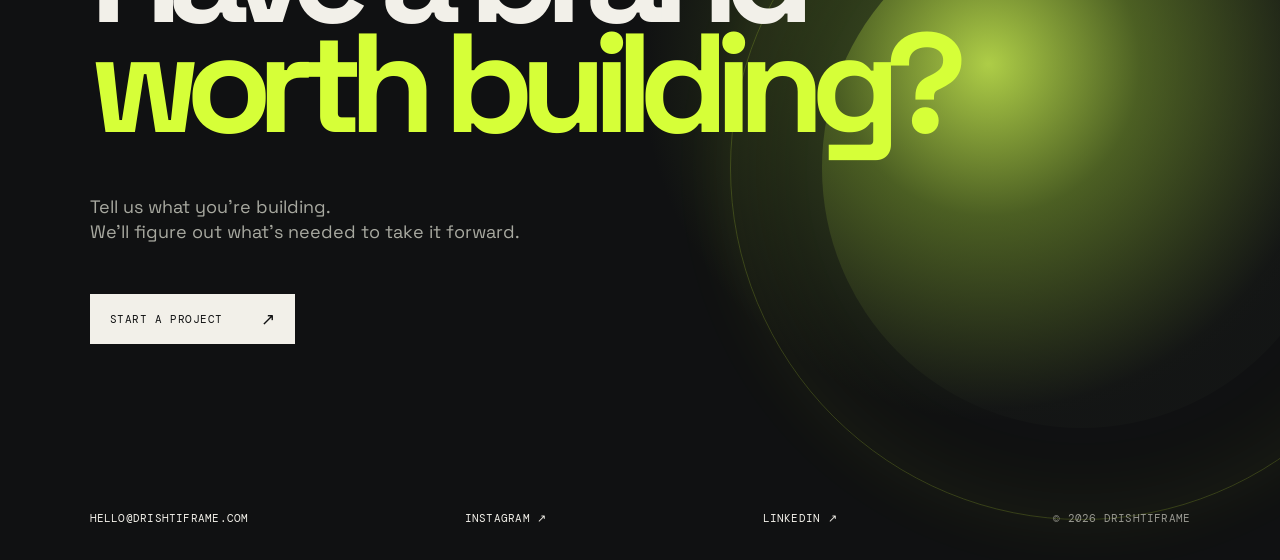
==== commit 070b65e7: "Refine people section layout" ====
--- a/index.html
+++ b/index.html
@@ -37,7 +37,7 @@
 
       <section class="services section-pad" id="services" aria-labelledby="services-title"><div class="section-top"><div class="section-kicker">02 / What we do</div><p>Strategy → Create → Launch → Grow</p></div><h2 class="display-heading" id="services-title">One team.<br /><em>Every angle.</em></h2><div class="service-grid"><a class="service-card featured" href="service.html#brand"><span class="service-no">01</span><div><h3>Brand strategy<br /><em>& identity</em></h3><p>Positioning, naming, identity systems, packaging and guidelines.</p></div><span class="card-arrow">↗</span></a><a class="service-card" href="service.html#creative"><span class="service-no">02</span><div><h3>Creative<br /><em>& content</em></h3><p>Campaigns, social, design, reels and stories with a point of view.</p></div><span class="card-arrow">↗</span></a><a class="service-card" href="service.html#digital"><span class="service-no">03</span><div><h3>Web<br /><em>& digital</em></h3><p>UI/UX, websites, Shopify, landing pages and digital experiences.</p></div><span class="card-arrow">↗</span></a><a class="service-card" href="service.html#growth"><span class="service-no">04</span><div><h3>Performance<br /><em>marketing</em></h3><p>Meta ads, acquisition, testing, optimisation and scaling.</p></div><span class="card-arrow">↗</span></a></div></section>
 
-      <section class="team-proof section-pad" id="team" aria-labelledby="team-title"><div class="team-column"><div class="section-kicker">03 / The people</div><h2 class="display-heading" id="team-title">Four minds.<br /><em>One direction.</em></h2><p class="team-intro">A close-knit team of strategists, designers, makers and growth thinkers. Senior attention on every project.</p><div class="team-list"><article><span>01</span><div><b>Creative / Design / Editing</b><p>Brand identities, visual systems, social creatives and video editing — shaping how the brand looks, feels and communicates across every touchpoint.</p><small>Covers: Brand Identity · Logo · Art Direction · Social Design · Motion · Video Editing</small></div></article><article><span>02</span><div><b>Web Design / Development</b><p>Websites and digital experiences designed around the brand — from UI/UX and landing pages to Shopify and custom development.</p><small>Covers: UI/UX · Web Design · Development · Shopify · E-commerce · Landing Pages</small></div></article><article><span>03</span><div><b>Content / Performance</b><p>Content that communicates the brand and marketing that puts it in front of the right audience — from strategy and copy to Meta campaigns.</p><small>Covers: Content Strategy · Copywriting · Social Content · Meta Ads · Campaigns · Performance</small></div></article><article><span>04</span><div><b>Cinematography / Production</b><p>High-quality visual production for brands — from product photography and lifestyle shoots to cinematic brand films and campaign content.</p><small>Covers: Photography · Product Shoots · Brand Films · Reels · Campaign Production · Cinematography</small></div></article></div></div><div class="team-portrait" aria-label="Abstract studio portrait"><div class="portrait-gradient"></div><div class="portrait-lines"></div><span>the<br /><em>studio</em></span></div></section>
+      <section class="team-section section-pad" id="team" aria-labelledby="team-title"><div class="team-top"><div class="team-intro-block"><div class="section-kicker">03 / The people</div><h2 id="team-title">Four minds.<br /><em>One direction.</em></h2><p>A close-knit team of strategists, designers, makers and growth thinkers. Senior attention on every project.</p></div><div class="team-media-grid" aria-label="Team image placeholders"><div class="media-slot media-main"><span>Team / Studio image</span></div><div class="media-side"><div class="media-slot"><span>Production</span></div><div class="media-slot"><span>Digital</span></div><div class="media-slot"><span>Design</span></div></div></div></div><div class="team-cards"><article><span>01</span><div><b>Creative / Design / Editing</b><p>Brand identities, visual systems, social creatives and video editing — shaping how the brand looks, feels and communicates across every touchpoint.</p><small><strong>Covers</strong> Brand Identity · Logo · Art Direction<br />Social Design · Motion · Video Editing</small></div></article><article><span>02</span><div><b>Web Design / Development</b><p>Websites and digital experiences designed around the brand — from UI/UX and landing pages to Shopify and custom development.</p><small><strong>Covers</strong> UI/UX · Web Design · Development<br />Shopify · E-commerce · Landing Pages</small></div></article><article><span>03</span><div><b>Content / Performance</b><p>Content that communicates the brand and marketing that puts it in front of the right audience — from strategy and copy to Meta campaigns.</p><small><strong>Covers</strong> Strategy · Copy · Meta Campaigns<br />Social Media · Performance · Analytics</small></div></article><article><span>04</span><div><b>Cinematography / Production</b><p>High-quality visual production for brands — from product photography and lifestyle shoots to cinematic brand films and campaign content.</p><small><strong>Covers</strong> Photography · Product Shoots · Brand Films<br />Reels · Campaign Production · Cinematography</small></div></article></div><div class="team-footer-label">BRAND &nbsp; / &nbsp; DESIGN &nbsp; / &nbsp; WEB &nbsp; / &nbsp; CONTENT &nbsp; / &nbsp; PRODUCTION <span>the<br /><em>studio</em></span></div></section>
 
       <section class="cta section-pad" id="contact" aria-labelledby="contact-title"><div class="cta-orb"></div><div class="section-kicker">04 / Your move</div><h2 id="contact-title">Have a brand<br /><em>worth building?</em></h2><p>Tell us what you're building.<br />We'll figure out what's needed to take it forward.</p><a class="button button-light" href="mailto:hello@drishtiframe.com">Start a project <span>↗</span></a><div class="contact-row"><a href="mailto:hello@drishtiframe.com">hello@drishtiframe.com</a><a href="#">Instagram ↗</a><a href="#">LinkedIn ↗</a><span>© 2026 Drishtiframe</span></div></section>
     </main>
--- a/styles.css
+++ b/styles.css
@@ -23,3 +23,21 @@
 .hero-collage{height:72vh;width:min(54vw,760px);right:6vw;top:16vh}
 .collage-sheet img{max-width:100%;border:0}
 @media(max-width:800px){.hero-collage{width:105vw;height:54vh;right:-25vw;top:44vh}.collage-sheet img{max-width:84%}}
+.team-section{padding-top:145px;padding-bottom:36px}
+.team-top{display:grid;grid-template-columns:.86fr 1.14fr;gap:7vw;align-items:start}
+.team-intro-block h2{font-size:clamp(60px,7.8vw,118px);line-height:.83;letter-spacing:-.09em;margin:54px 0 40px}
+.team-intro-block h2 em{color:var(--lime);font-style:normal}
+.team-intro-block>p{max-width:410px;color:#b1b0a8;font-family:Georgia,serif;font-size:18px;line-height:1.45}
+.team-media-grid{display:grid;grid-template-columns:1.65fr .85fr;gap:14px;height:465px;margin-top:8px}
+.media-slot{position:relative;overflow:hidden;background:linear-gradient(145deg,#34362f,#80694c 46%,#171918);border:1px solid rgba(242,240,233,.16);min-height:0}
+.media-slot:before{content:'';position:absolute;inset:0;background:linear-gradient(115deg,transparent 0 58%,rgba(214,255,56,.12) 58.2%,transparent 58.6%),radial-gradient(circle at 22% 26%,rgba(242,240,233,.25),transparent 29%);opacity:.8}
+.media-slot span{position:absolute;left:18px;bottom:16px;color:rgba(242,240,233,.55);font:10px var(--mono);text-transform:uppercase;letter-spacing:.08em;z-index:1}
+.media-main{background:linear-gradient(135deg,#2d362f,#a47f59 48%,#272c26)}
+.media-main:after{content:'→';position:absolute;left:18px;bottom:54px;font-size:28px;color:var(--lime)}
+.media-side{display:grid;grid-template-rows:repeat(3,1fr);gap:14px}.media-side .media-slot:nth-child(2){background:linear-gradient(135deg,#17191a,#505a49)}.media-side .media-slot:nth-child(3){background:linear-gradient(135deg,#4a3529,#b67b57)}
+.team-cards{display:grid;grid-template-columns:repeat(4,1fr);border-top:1px solid var(--line);margin-top:62px}
+.team-cards article{min-width:0;padding:24px 28px 18px 0;border-right:1px solid var(--line);margin-right:28px}.team-cards article:last-child{border-right:0;margin-right:0}
+.team-cards article>span{display:block;color:var(--lime);font:12px var(--mono);margin-bottom:23px}.team-cards article b{display:block;font-size:19px;line-height:1.1;letter-spacing:-.05em}.team-cards article p{font-size:14px;line-height:1.4;color:#aaa99f;margin:18px 0 22px}.team-cards article small{display:block;color:#9e9d95;font:11px var(--mono);line-height:1.55}.team-cards article small strong{display:block;color:var(--lime);font-weight:400;text-transform:uppercase;margin-bottom:7px}
+.team-footer-label{border-top:1px solid var(--line);margin-top:48px;padding-top:18px;color:#76766f;font:10px var(--mono);letter-spacing:.05em;position:relative}.team-footer-label>span{float:right;color:var(--paper);font-family:var(--sans);font-size:25px;line-height:.7;letter-spacing:-.08em;margin-top:-4px}.team-footer-label em{color:var(--lime);font-style:normal}
+@media(max-width:1000px){.team-top{grid-template-columns:1fr}.team-media-grid{margin-top:20px}.team-cards{grid-template-columns:repeat(2,1fr);row-gap:20px}.team-cards article:nth-child(2){border-right:0;margin-right:0}.team-cards article:nth-child(3){border-top:1px solid var(--line);padding-top:24px}.team-cards article:nth-child(4){border-top:1px solid var(--line);padding-top:24px}}
+@media(max-width:600px){.team-section{padding-top:95px}.team-intro-block h2{margin:38px 0 28px;font-size:16vw}.team-media-grid{height:360px;grid-template-columns:1.5fr .8fr;gap:8px}.media-side{gap:8px}.team-cards{grid-template-columns:1fr;margin-top:45px}.team-cards article,.team-cards article:nth-child(2),.team-cards article:nth-child(3),.team-cards article:nth-child(4){border-right:0;border-top:1px solid var(--line);margin:0;padding:24px 0}.team-cards article:first-child{border-top:0}.team-footer-label{font-size:8px;line-height:1.6}.team-footer-label>span{font-size:20px}}
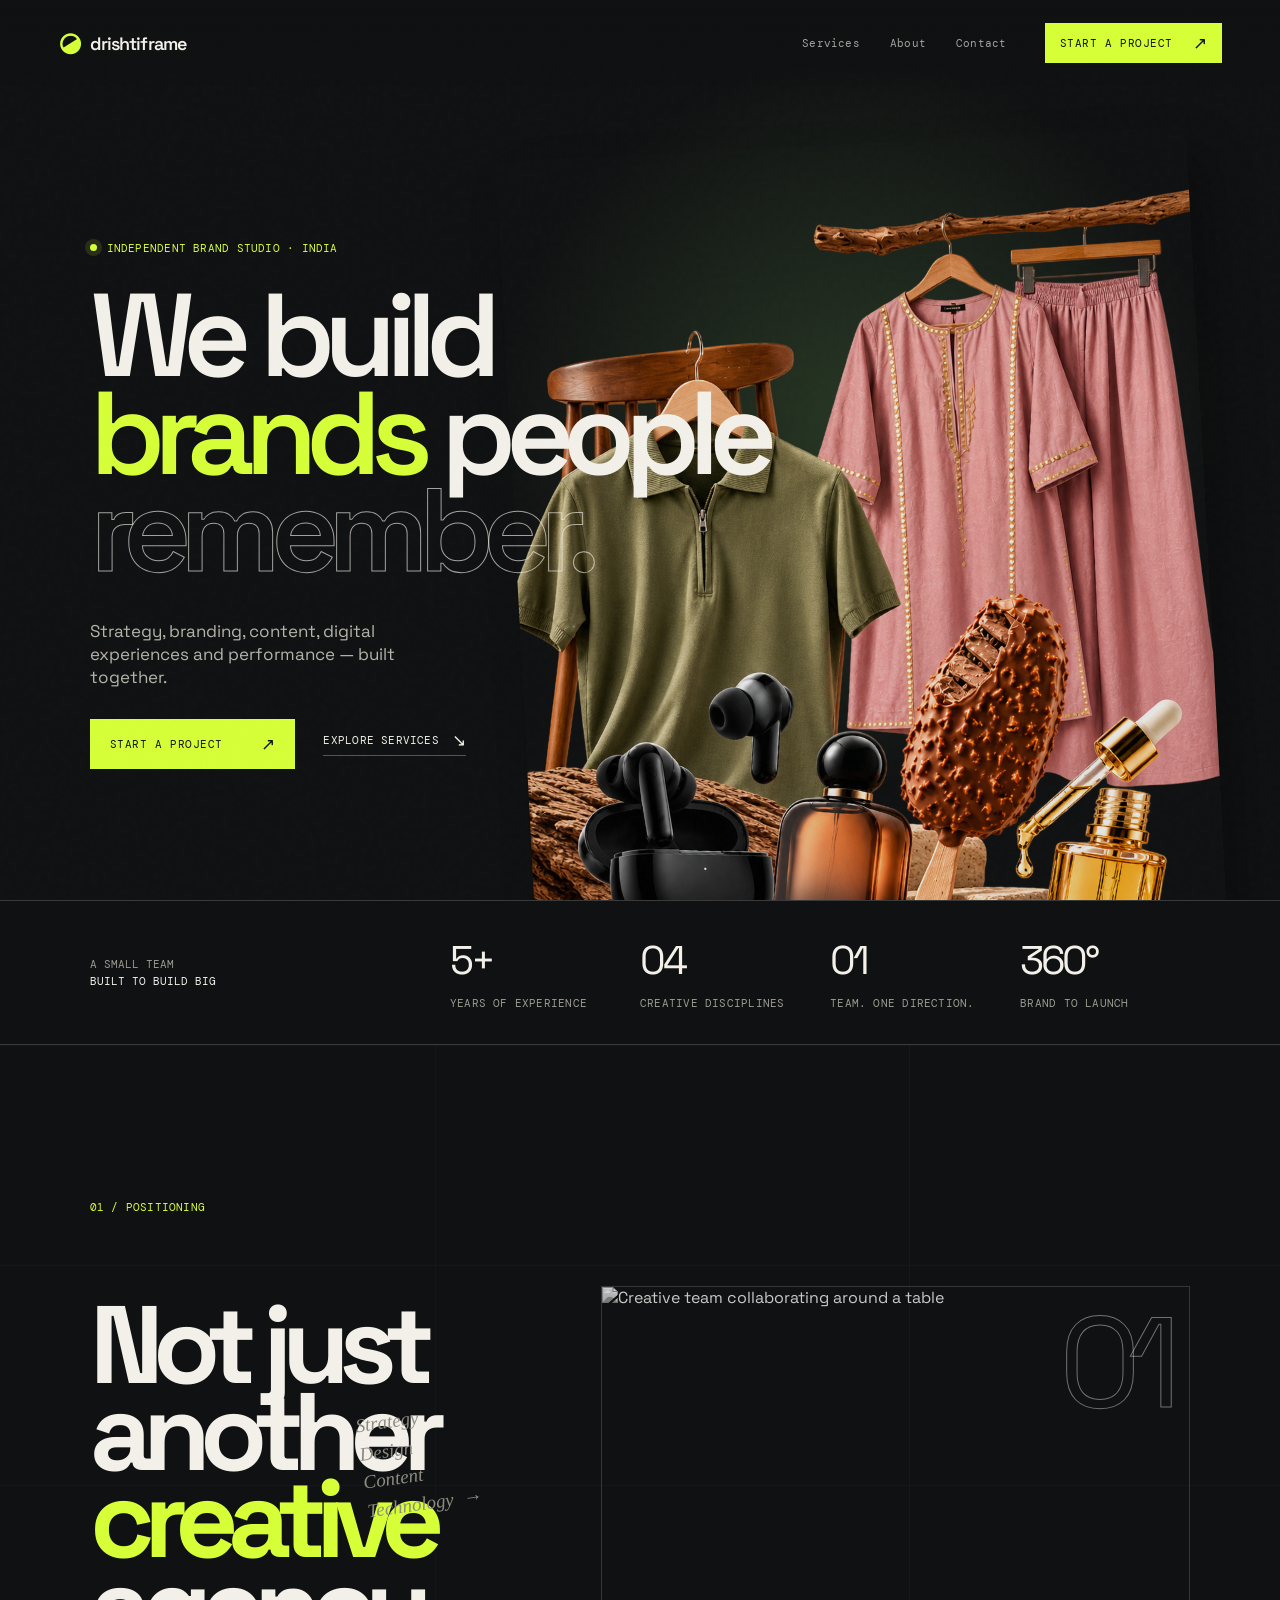
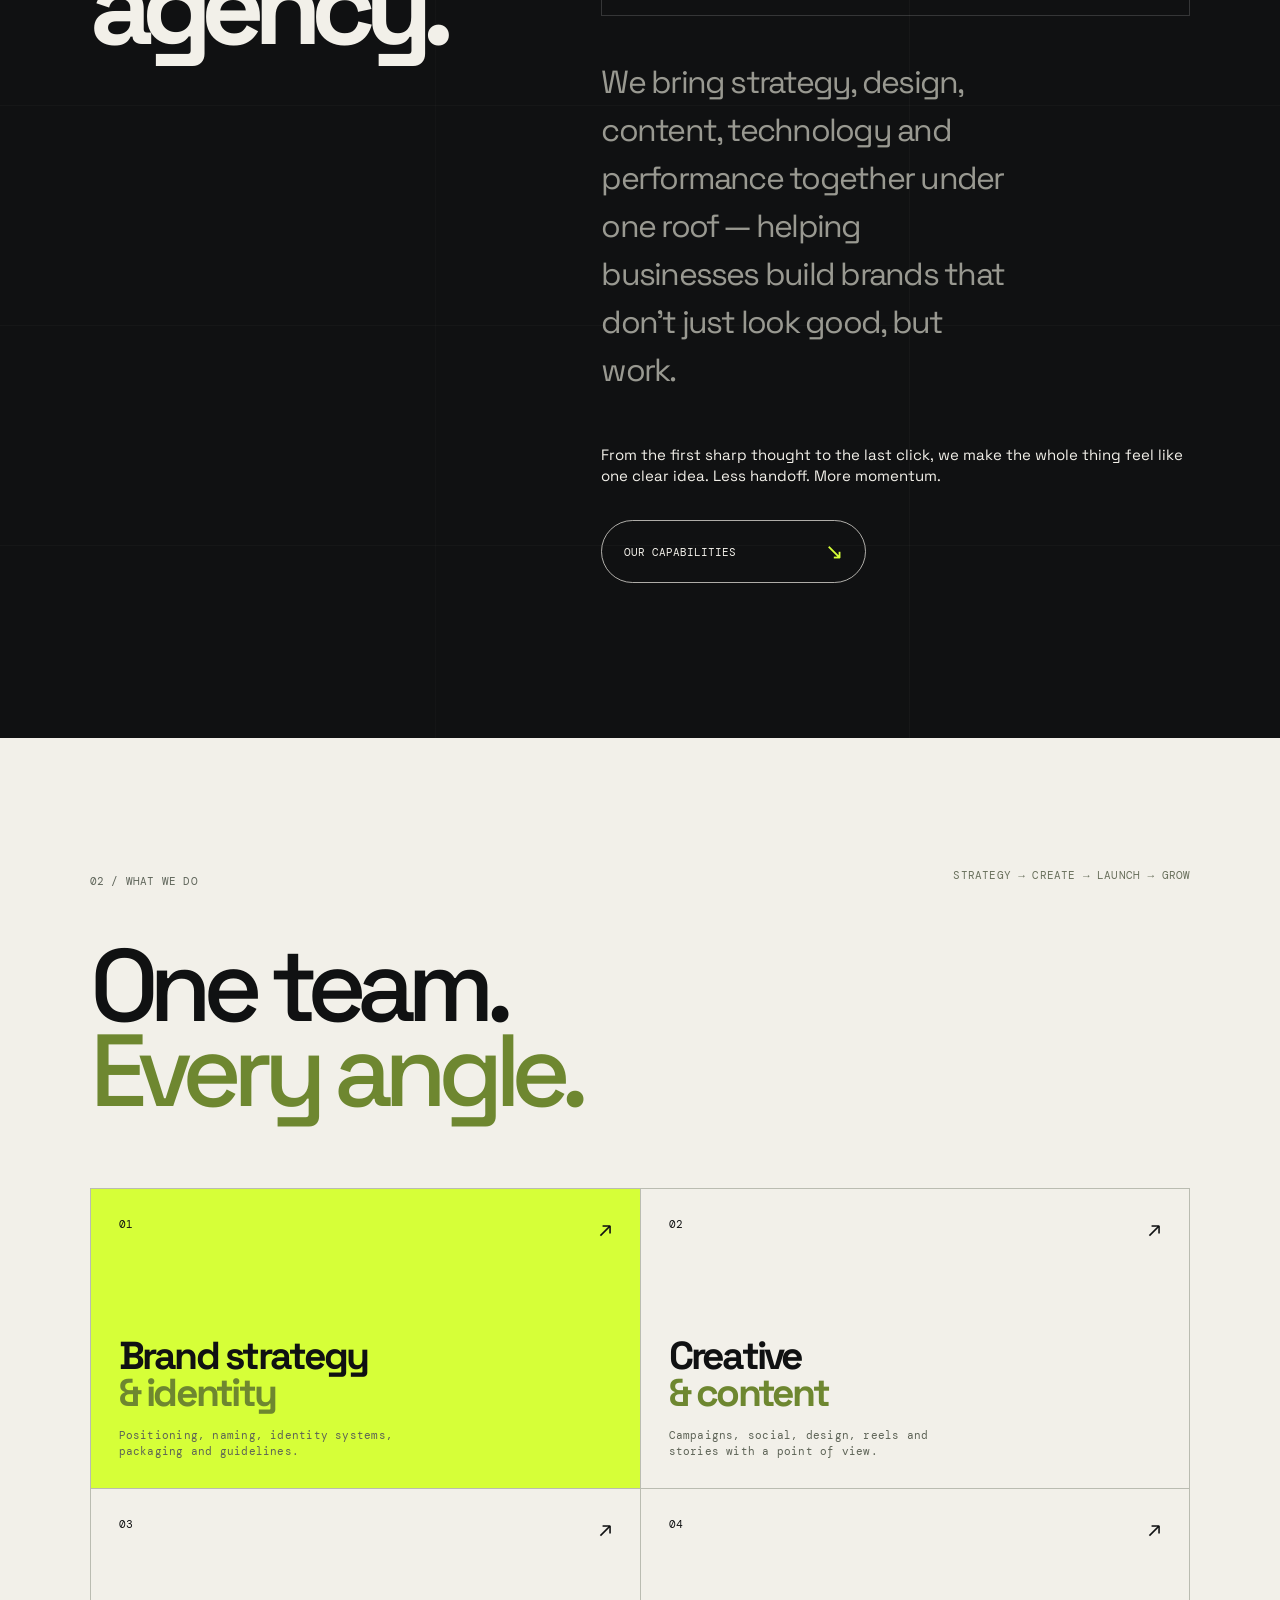
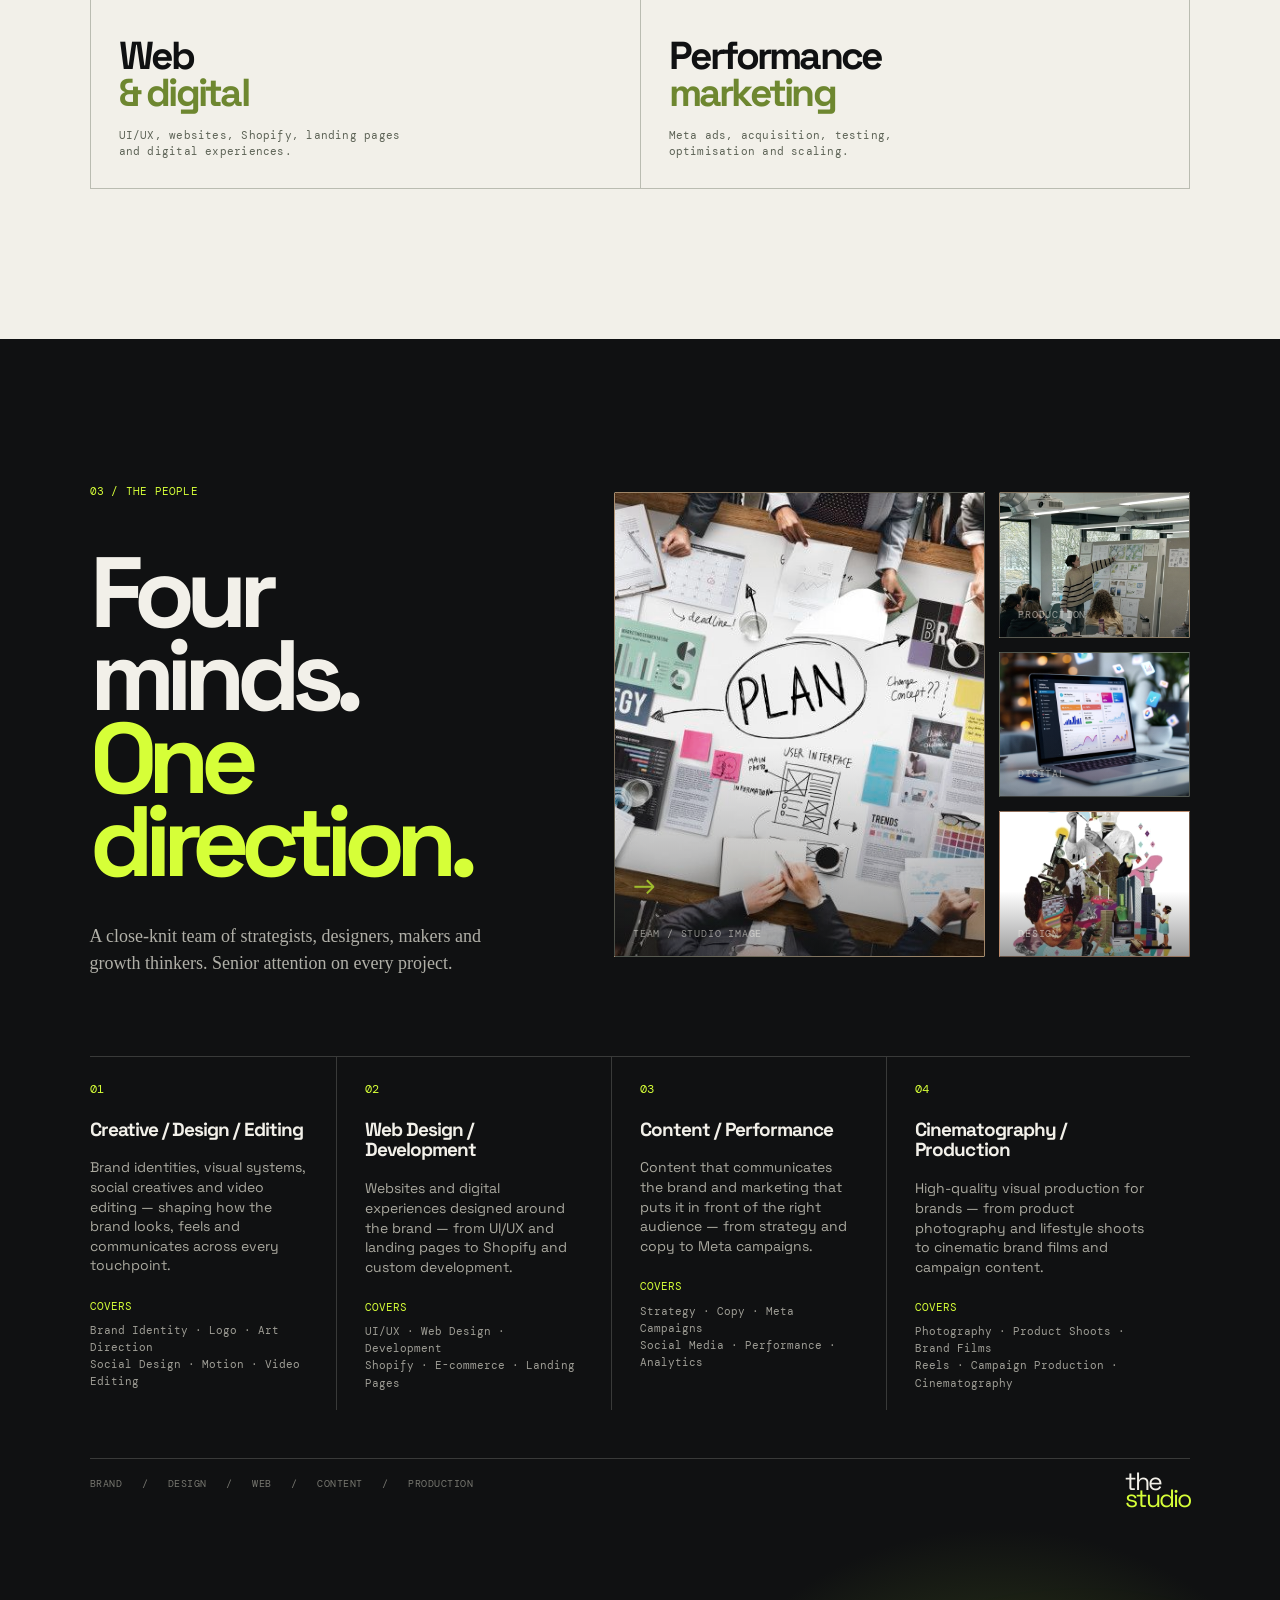
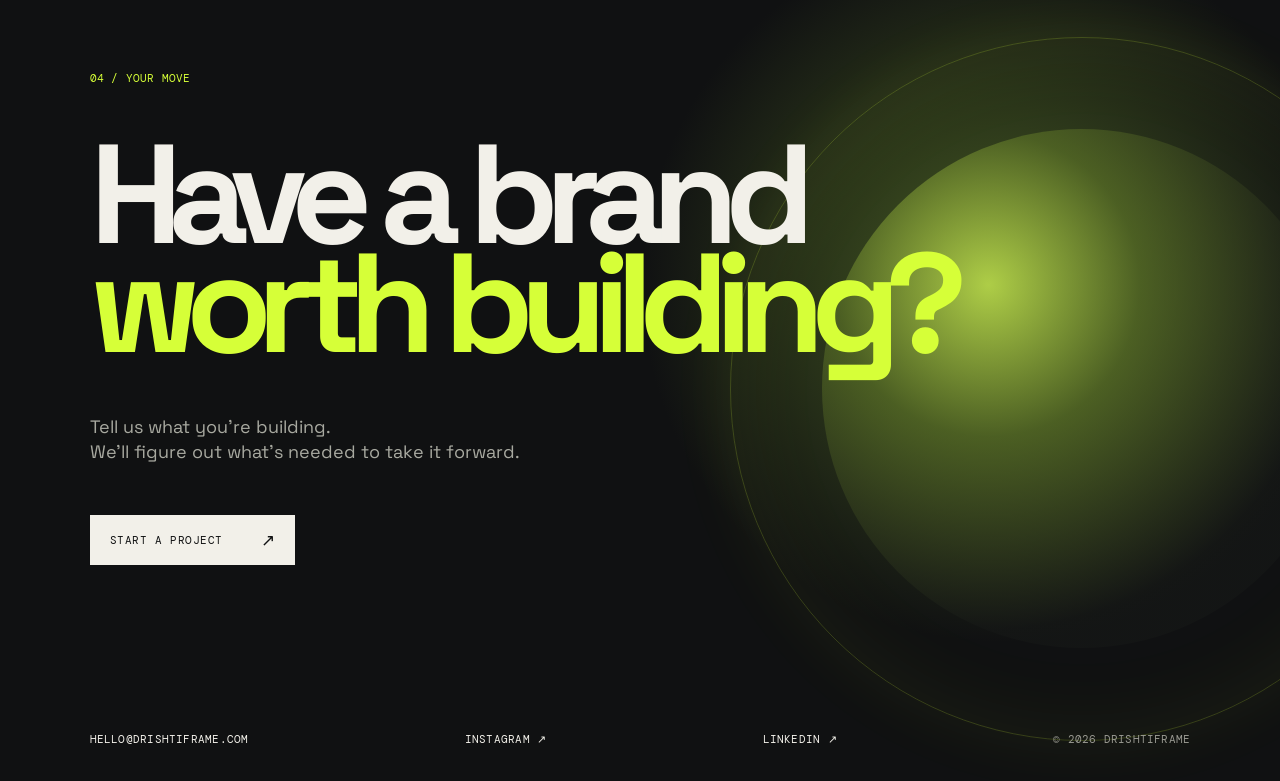
==== commit 3433faf2: "Add team collage imagery" ====
--- a/index.html
+++ b/index.html
@@ -37,7 +37,7 @@
 
       <section class="services section-pad" id="services" aria-labelledby="services-title"><div class="section-top"><div class="section-kicker">02 / What we do</div><p>Strategy → Create → Launch → Grow</p></div><h2 class="display-heading" id="services-title">One team.<br /><em>Every angle.</em></h2><div class="service-grid"><a class="service-card featured" href="service.html#brand"><span class="service-no">01</span><div><h3>Brand strategy<br /><em>& identity</em></h3><p>Positioning, naming, identity systems, packaging and guidelines.</p></div><span class="card-arrow">↗</span></a><a class="service-card" href="service.html#creative"><span class="service-no">02</span><div><h3>Creative<br /><em>& content</em></h3><p>Campaigns, social, design, reels and stories with a point of view.</p></div><span class="card-arrow">↗</span></a><a class="service-card" href="service.html#digital"><span class="service-no">03</span><div><h3>Web<br /><em>& digital</em></h3><p>UI/UX, websites, Shopify, landing pages and digital experiences.</p></div><span class="card-arrow">↗</span></a><a class="service-card" href="service.html#growth"><span class="service-no">04</span><div><h3>Performance<br /><em>marketing</em></h3><p>Meta ads, acquisition, testing, optimisation and scaling.</p></div><span class="card-arrow">↗</span></a></div></section>
 
-      <section class="team-section section-pad" id="team" aria-labelledby="team-title"><div class="team-top"><div class="team-intro-block"><div class="section-kicker">03 / The people</div><h2 id="team-title">Four minds.<br /><em>One direction.</em></h2><p>A close-knit team of strategists, designers, makers and growth thinkers. Senior attention on every project.</p></div><div class="team-media-grid" aria-label="Team image placeholders"><div class="media-slot media-main"><span>Team / Studio image</span></div><div class="media-side"><div class="media-slot"><span>Production</span></div><div class="media-slot"><span>Digital</span></div><div class="media-slot"><span>Design</span></div></div></div></div><div class="team-cards"><article><span>01</span><div><b>Creative / Design / Editing</b><p>Brand identities, visual systems, social creatives and video editing — shaping how the brand looks, feels and communicates across every touchpoint.</p><small><strong>Covers</strong> Brand Identity · Logo · Art Direction<br />Social Design · Motion · Video Editing</small></div></article><article><span>02</span><div><b>Web Design / Development</b><p>Websites and digital experiences designed around the brand — from UI/UX and landing pages to Shopify and custom development.</p><small><strong>Covers</strong> UI/UX · Web Design · Development<br />Shopify · E-commerce · Landing Pages</small></div></article><article><span>03</span><div><b>Content / Performance</b><p>Content that communicates the brand and marketing that puts it in front of the right audience — from strategy and copy to Meta campaigns.</p><small><strong>Covers</strong> Strategy · Copy · Meta Campaigns<br />Social Media · Performance · Analytics</small></div></article><article><span>04</span><div><b>Cinematography / Production</b><p>High-quality visual production for brands — from product photography and lifestyle shoots to cinematic brand films and campaign content.</p><small><strong>Covers</strong> Photography · Product Shoots · Brand Films<br />Reels · Campaign Production · Cinematography</small></div></article></div><div class="team-footer-label">BRAND &nbsp; / &nbsp; DESIGN &nbsp; / &nbsp; WEB &nbsp; / &nbsp; CONTENT &nbsp; / &nbsp; PRODUCTION <span>the<br /><em>studio</em></span></div></section>
+      <section class="team-section section-pad" id="team" aria-labelledby="team-title"><div class="team-top"><div class="team-intro-block"><div class="section-kicker">03 / The people</div><h2 id="team-title">Four minds.<br /><em>One direction.</em></h2><p>A close-knit team of strategists, designers, makers and growth thinkers. Senior attention on every project.</p></div><div class="team-media-grid" aria-label="Team and studio images"><div class="media-slot media-main"><img src="Assets/team-img.jpg" alt="Drishtiframe team working together" loading="lazy" /><span>Team / Studio image</span></div><div class="media-side"><div class="media-slot"><img src="Assets/production-img.jpg" alt="Production camera and studio setup" loading="lazy" /><span>Production</span></div><div class="media-slot"><img src="Assets/digital-img.jpg" alt="Digital design workspace" loading="lazy" /><span>Digital</span></div><div class="media-slot"><img src="Assets/design-img.jpg" alt="Creative design collage" loading="lazy" /><span>Design</span></div></div></div></div><div class="team-cards"><article><span>01</span><div><b>Creative / Design / Editing</b><p>Brand identities, visual systems, social creatives and video editing — shaping how the brand looks, feels and communicates across every touchpoint.</p><small><strong>Covers</strong> Brand Identity · Logo · Art Direction<br />Social Design · Motion · Video Editing</small></div></article><article><span>02</span><div><b>Web Design / Development</b><p>Websites and digital experiences designed around the brand — from UI/UX and landing pages to Shopify and custom development.</p><small><strong>Covers</strong> UI/UX · Web Design · Development<br />Shopify · E-commerce · Landing Pages</small></div></article><article><span>03</span><div><b>Content / Performance</b><p>Content that communicates the brand and marketing that puts it in front of the right audience — from strategy and copy to Meta campaigns.</p><small><strong>Covers</strong> Strategy · Copy · Meta Campaigns<br />Social Media · Performance · Analytics</small></div></article><article><span>04</span><div><b>Cinematography / Production</b><p>High-quality visual production for brands — from product photography and lifestyle shoots to cinematic brand films and campaign content.</p><small><strong>Covers</strong> Photography · Product Shoots · Brand Films<br />Reels · Campaign Production · Cinematography</small></div></article></div><div class="team-footer-label">BRAND &nbsp; / &nbsp; DESIGN &nbsp; / &nbsp; WEB &nbsp; / &nbsp; CONTENT &nbsp; / &nbsp; PRODUCTION <span>the<br /><em>studio</em></span></div></section>
 
       <section class="cta section-pad" id="contact" aria-labelledby="contact-title"><div class="cta-orb"></div><div class="section-kicker">04 / Your move</div><h2 id="contact-title">Have a brand<br /><em>worth building?</em></h2><p>Tell us what you're building.<br />We'll figure out what's needed to take it forward.</p><a class="button button-light" href="mailto:hello@drishtiframe.com">Start a project <span>↗</span></a><div class="contact-row"><a href="mailto:hello@drishtiframe.com">hello@drishtiframe.com</a><a href="#">Instagram ↗</a><a href="#">LinkedIn ↗</a><span>© 2026 Drishtiframe</span></div></section>
     </main>
--- a/styles.css
+++ b/styles.css
@@ -30,6 +30,8 @@
 .team-intro-block>p{max-width:410px;color:#b1b0a8;font-family:Georgia,serif;font-size:18px;line-height:1.45}
 .team-media-grid{display:grid;grid-template-columns:1.65fr .85fr;gap:14px;height:465px;margin-top:8px}
 .media-slot{position:relative;overflow:hidden;background:linear-gradient(145deg,#34362f,#80694c 46%,#171918);border:1px solid rgba(242,240,233,.16);min-height:0}
+.media-slot img{position:absolute;inset:0;width:100%;height:100%;object-fit:cover;object-position:center;filter:saturate(.78) contrast(1.04);z-index:0}
+.media-slot:has(img):before{z-index:1;background:linear-gradient(180deg,transparent 55%,rgba(16,17,18,.52) 100%)}
 .media-slot:before{content:'';position:absolute;inset:0;background:linear-gradient(115deg,transparent 0 58%,rgba(214,255,56,.12) 58.2%,transparent 58.6%),radial-gradient(circle at 22% 26%,rgba(242,240,233,.25),transparent 29%);opacity:.8}
 .media-slot span{position:absolute;left:18px;bottom:16px;color:rgba(242,240,233,.55);font:10px var(--mono);text-transform:uppercase;letter-spacing:.08em;z-index:1}
 .media-main{background:linear-gradient(135deg,#2d362f,#a47f59 48%,#272c26)}
@@ -41,3 +43,28 @@
 .team-footer-label{border-top:1px solid var(--line);margin-top:48px;padding-top:18px;color:#76766f;font:10px var(--mono);letter-spacing:.05em;position:relative}.team-footer-label>span{float:right;color:var(--paper);font-family:var(--sans);font-size:25px;line-height:.7;letter-spacing:-.08em;margin-top:-4px}.team-footer-label em{color:var(--lime);font-style:normal}
 @media(max-width:1000px){.team-top{grid-template-columns:1fr}.team-media-grid{margin-top:20px}.team-cards{grid-template-columns:repeat(2,1fr);row-gap:20px}.team-cards article:nth-child(2){border-right:0;margin-right:0}.team-cards article:nth-child(3){border-top:1px solid var(--line);padding-top:24px}.team-cards article:nth-child(4){border-top:1px solid var(--line);padding-top:24px}}
 @media(max-width:600px){.team-section{padding-top:95px}.team-intro-block h2{margin:38px 0 28px;font-size:16vw}.team-media-grid{height:360px;grid-template-columns:1.5fr .8fr;gap:8px}.media-side{gap:8px}.team-cards{grid-template-columns:1fr;margin-top:45px}.team-cards article,.team-cards article:nth-child(2),.team-cards article:nth-child(3),.team-cards article:nth-child(4){border-right:0;border-top:1px solid var(--line);margin:0;padding:24px 0}.team-cards article:first-child{border-top:0}.team-footer-label{font-size:8px;line-height:1.6}.team-footer-label>span{font-size:20px}}
+.positioning{background:var(--paper);color:var(--ink);padding-top:150px;padding-bottom:150px}
+.positioning .section-kicker{color:#60752b}
+.position-grid{grid-template-columns:1.05fr .95fr;gap:8vw;align-items:start}
+.positioning h2{font-size:clamp(64px,8.3vw,132px);line-height:.79;letter-spacing:-.1em}
+.position-media{height:210px;border:0;margin-bottom:34px;filter:grayscale(.25)}
+.position-copy .lede{font-size:clamp(24px,2.3vw,34px);line-height:1.05;letter-spacing:-.055em;max-width:590px;color:#1a1b1a}
+.position-copy>p:nth-of-type(2){color:#676960;max-width:560px;line-height:1.45;margin:34px 0 50px}
+.positioning .circle-link{color:var(--ink);border-color:#b5b7ae;max-width:470px}
+.positioning .circle-link span{color:#6d8e20}
+@media(max-width:800px){.positioning{padding-top:100px;padding-bottom:105px}.position-grid{grid-template-columns:1fr;gap:45px}.positioning h2{font-size:17vw}.position-media{height:170px}.position-copy .lede{font-size:26px}}
+.positioning{position:relative;overflow:hidden;background:var(--ink);color:var(--paper);padding-top:155px;padding-bottom:155px}
+.positioning:before{content:'';position:absolute;inset:0;pointer-events:none;opacity:.28;background:linear-gradient(90deg,transparent 0 34%,rgba(242,240,233,.16) 34.05%,transparent 34.1% 71%,rgba(242,240,233,.12) 71.05%,transparent 71.1%),linear-gradient(rgba(242,240,233,.1) 1px,transparent 1px);background-size:auto,100% 220px}
+.positioning .section-kicker{position:relative;z-index:1;color:var(--lime)}
+.position-grid{position:relative;z-index:1;grid-template-columns:.82fr 1.18fr;gap:8vw;align-items:start}
+.positioning h2{font-size:clamp(65px,8.6vw,142px);line-height:.79;letter-spacing:-.1em;margin-top:48px}
+.position-copy{padding-top:32px;position:relative}
+.position-media{height:330px;margin-bottom:42px;border:1px solid rgba(242,240,233,.16);filter:grayscale(.75) contrast(1.05);position:relative}
+.position-media:after{content:'01';position:absolute;right:20px;top:12px;color:rgba(242,240,233,.7);font:clamp(70px,10vw,150px) var(--sans);line-height:1;letter-spacing:-.1em;-webkit-text-stroke:1px rgba(242,240,233,.42);color:transparent}
+.position-copy:before{content:'Strategy\A Design\A Content\A Technology  →';white-space:pre;position:absolute;left:-240px;top:150px;color:#8d8b82;font:italic 19px/1.5 Georgia,serif;transform:rotate(-8deg)}
+.position-copy .lede{font-size:clamp(25px,2.5vw,38px);line-height:1.08;letter-spacing:-.055em;max-width:620px;color:#aaa9a0}
+.position-copy>p:nth-of-type(2){color:#f2f0e9;max-width:680px;line-height:1.4;margin:44px 0 34px;font-size:15px}
+.positioning .circle-link{color:var(--paper);border:1px solid rgba(242,240,233,.7);border-radius:999px;padding:16px 22px;max-width:265px}
+.positioning .circle-link span{color:var(--lime)}
+@media(max-width:1100px){.position-copy:before{display:none}}
+@media(max-width:800px){.positioning{padding-top:100px;padding-bottom:105px}.position-grid{grid-template-columns:1fr;gap:35px}.positioning h2{font-size:17vw;margin-top:35px}.position-media{height:225px;margin-bottom:30px}.position-copy .lede{font-size:26px}.position-copy>p:nth-of-type(2){margin:30px 0 26px}}
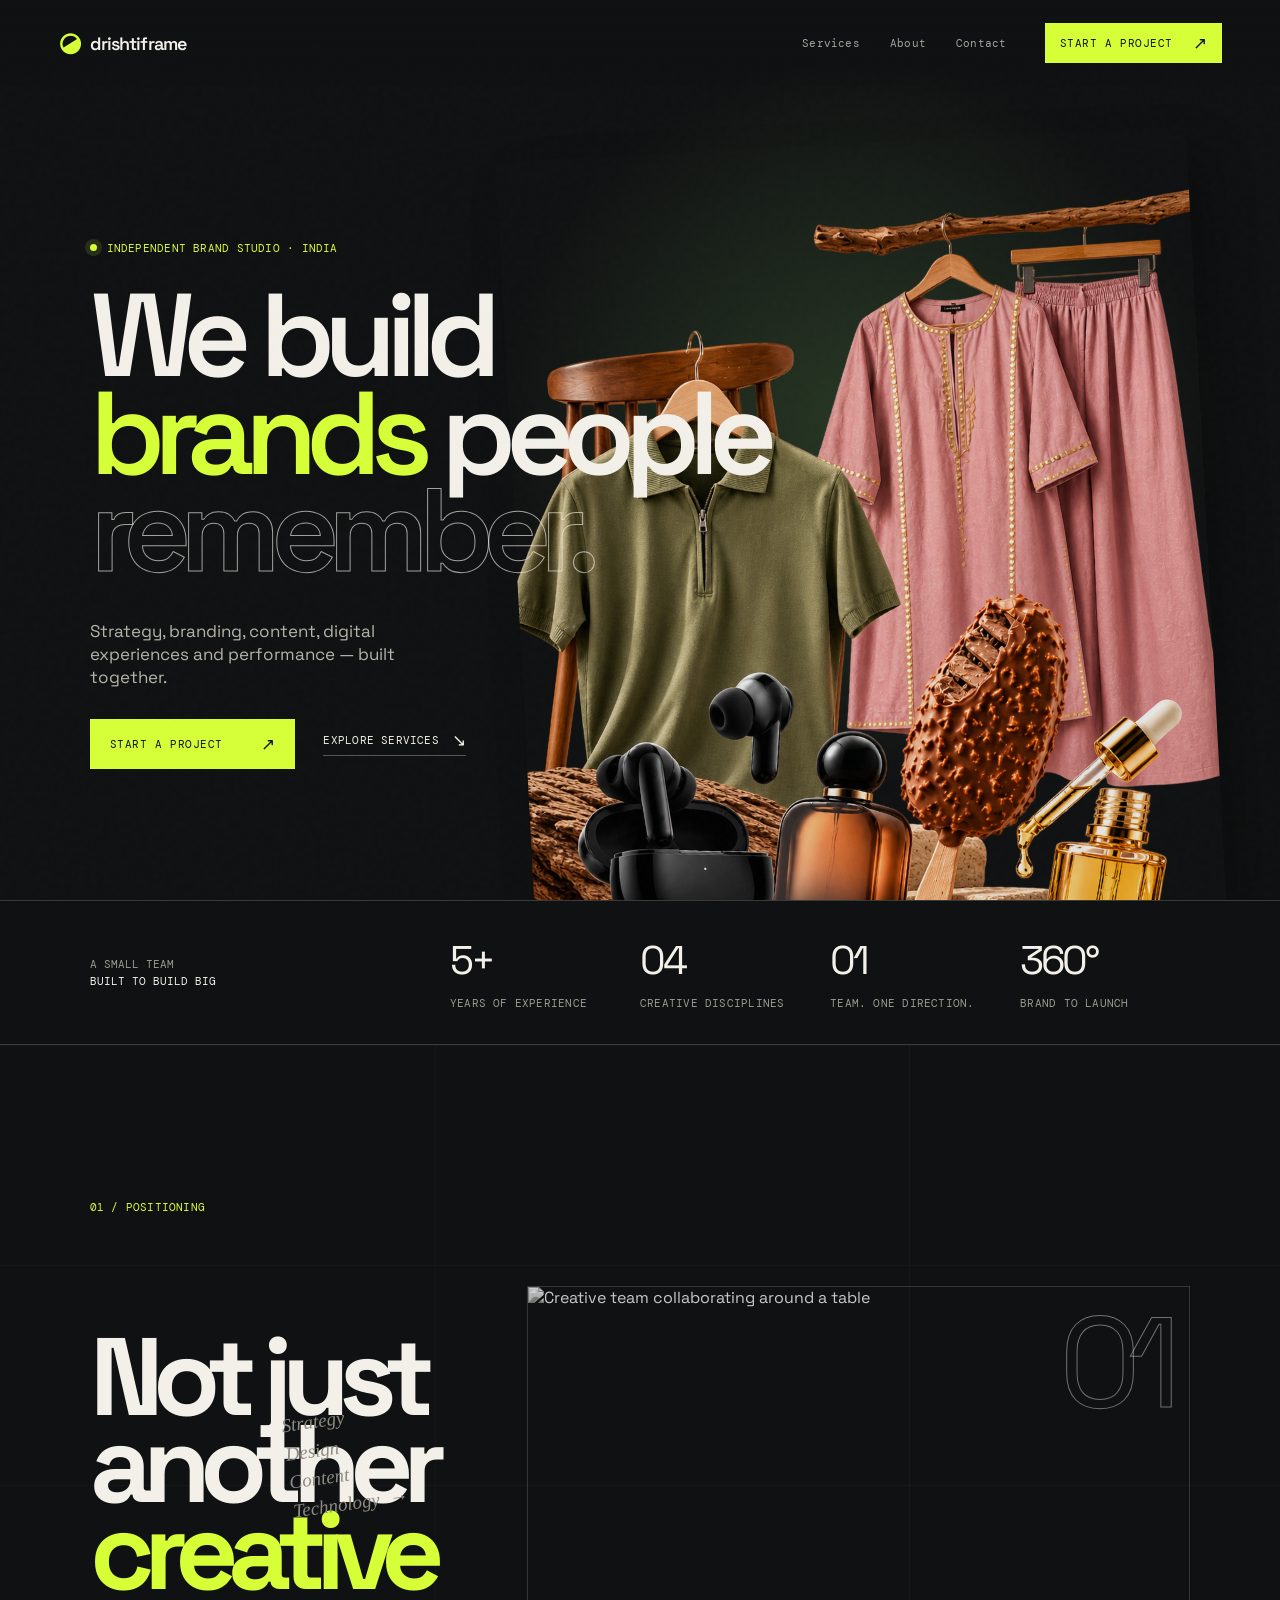
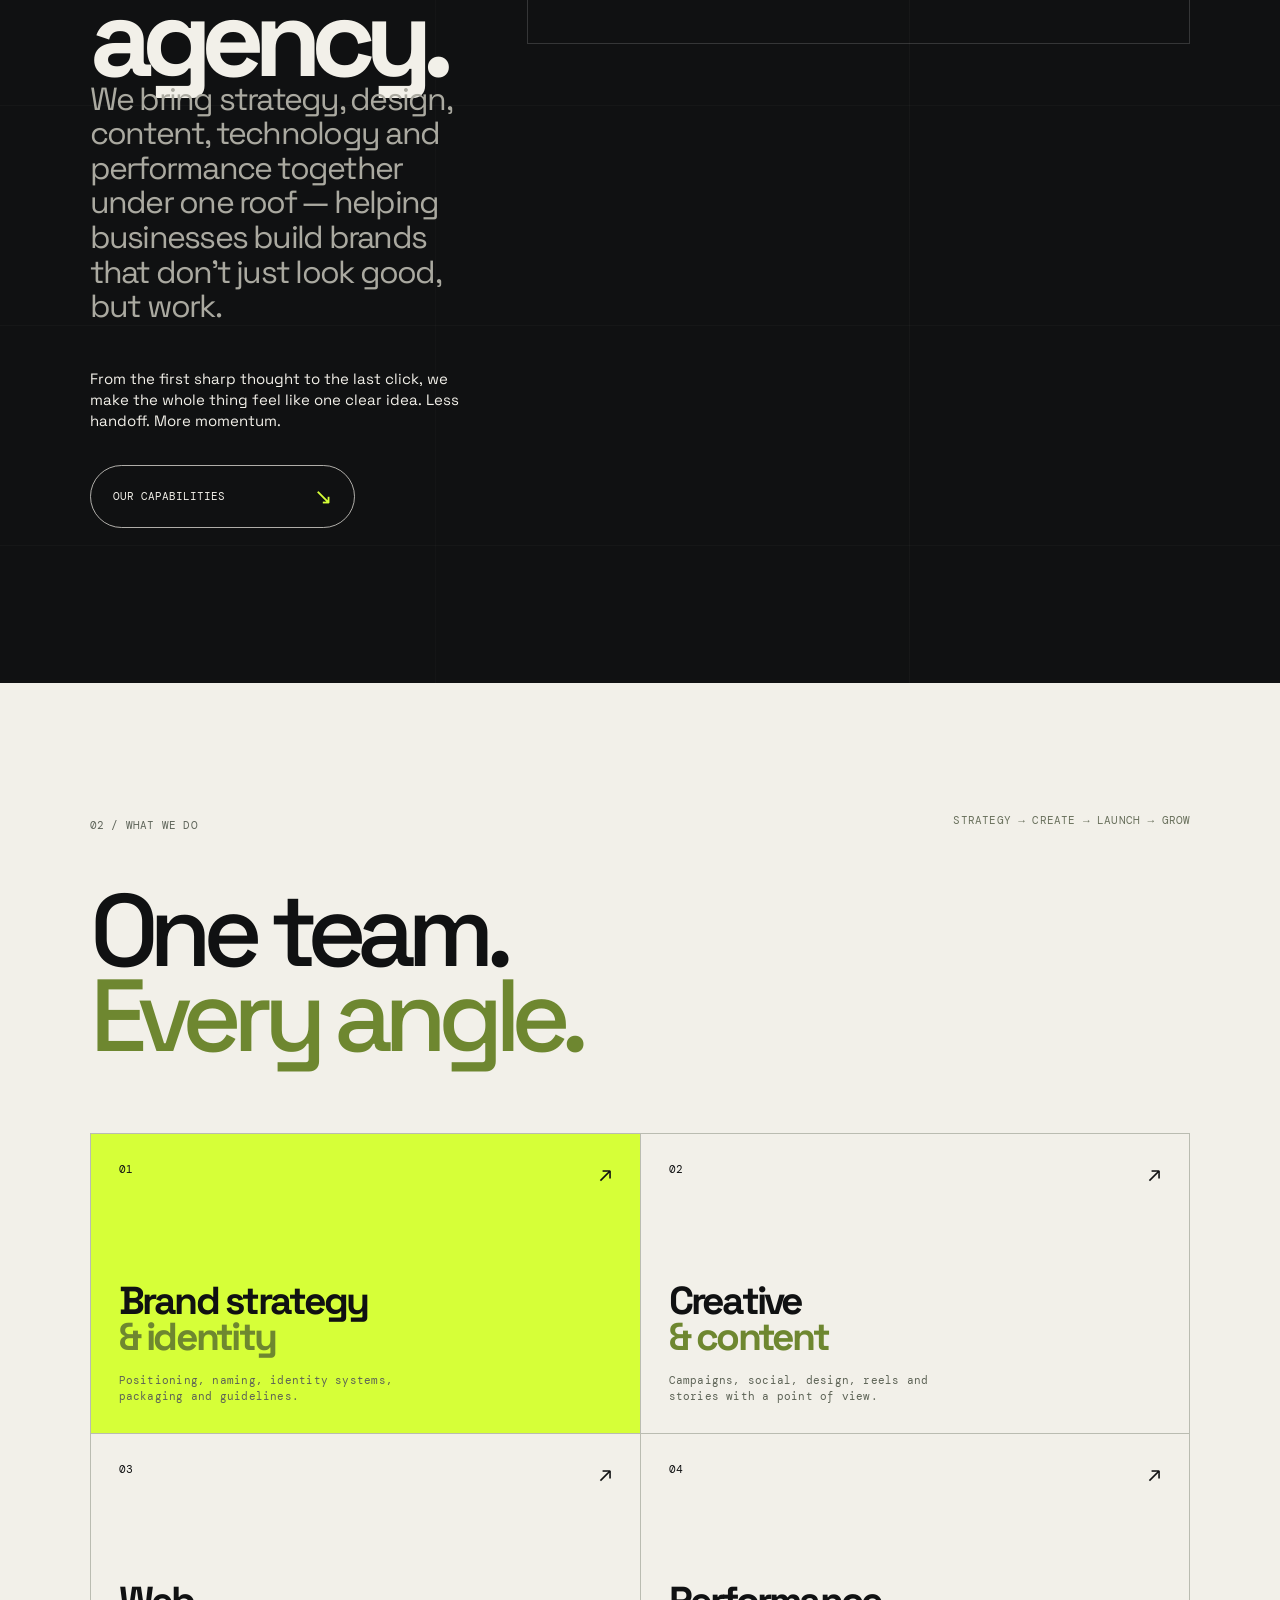
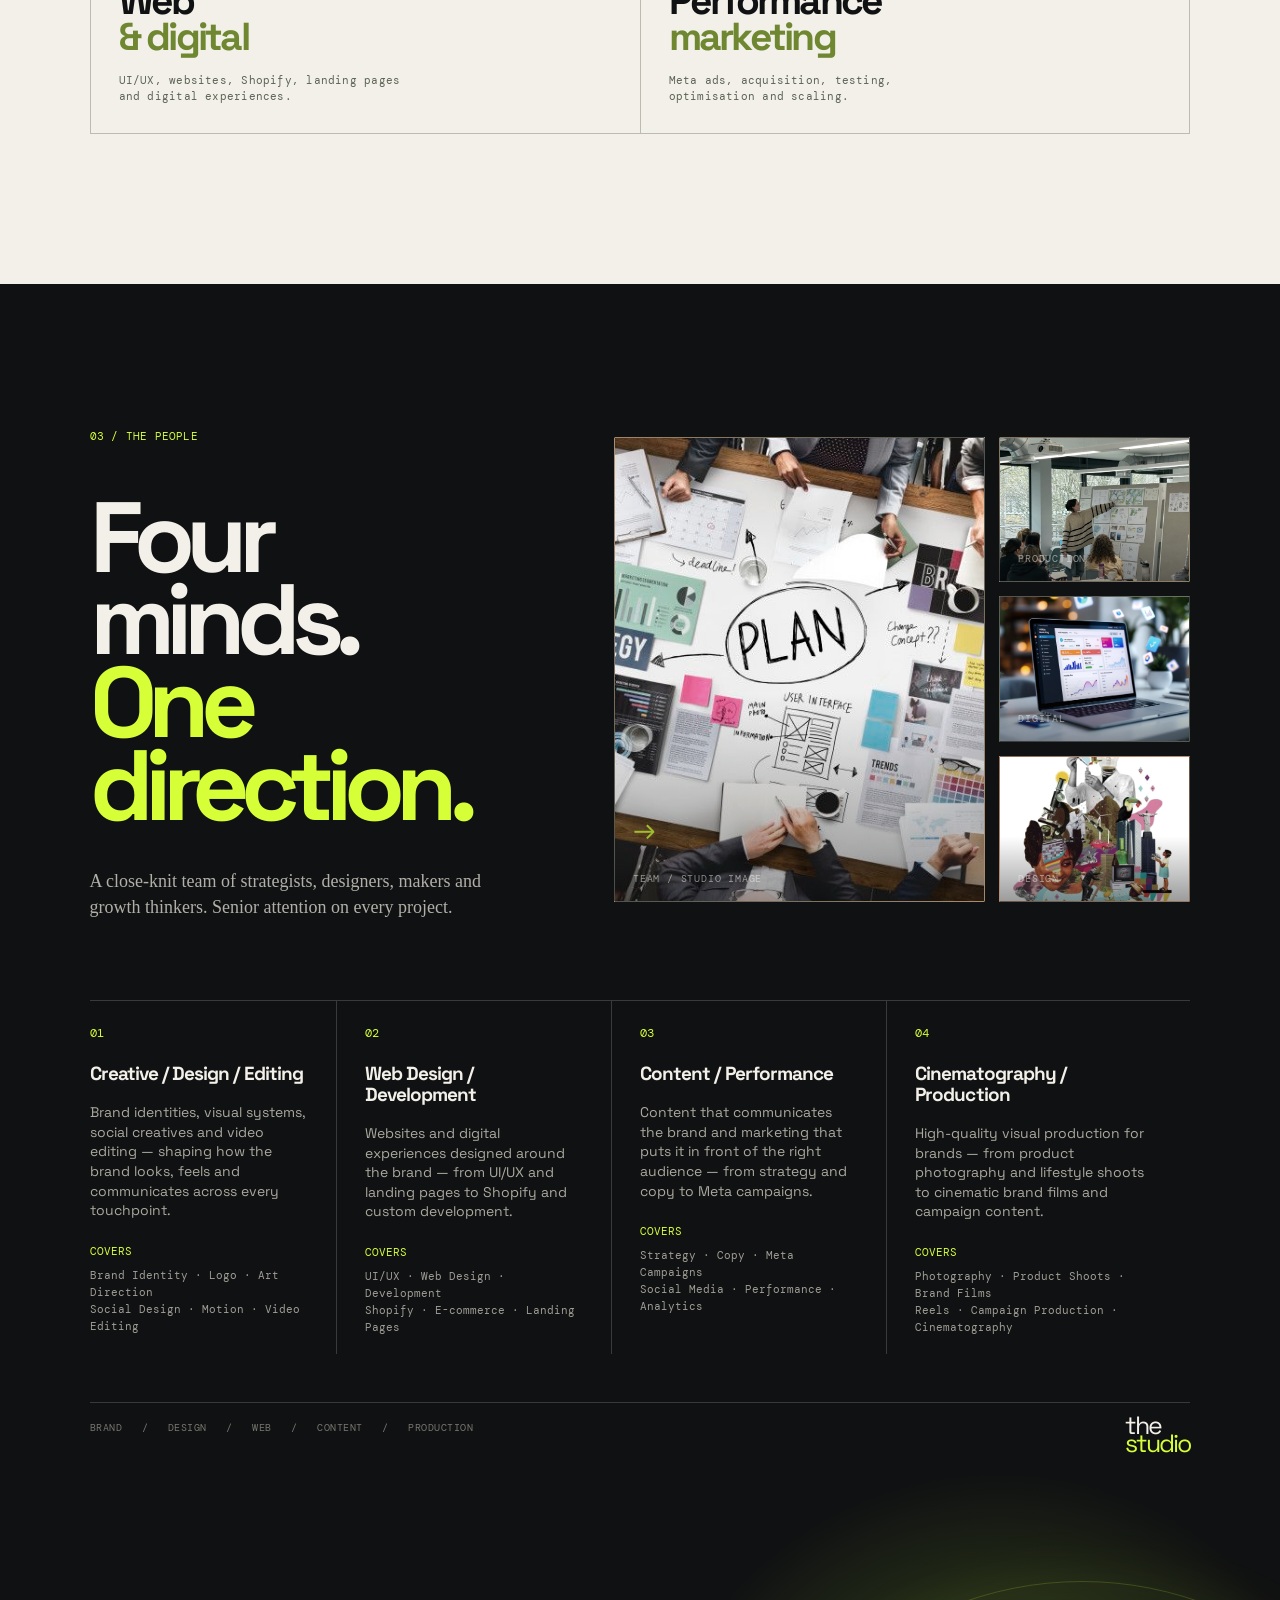
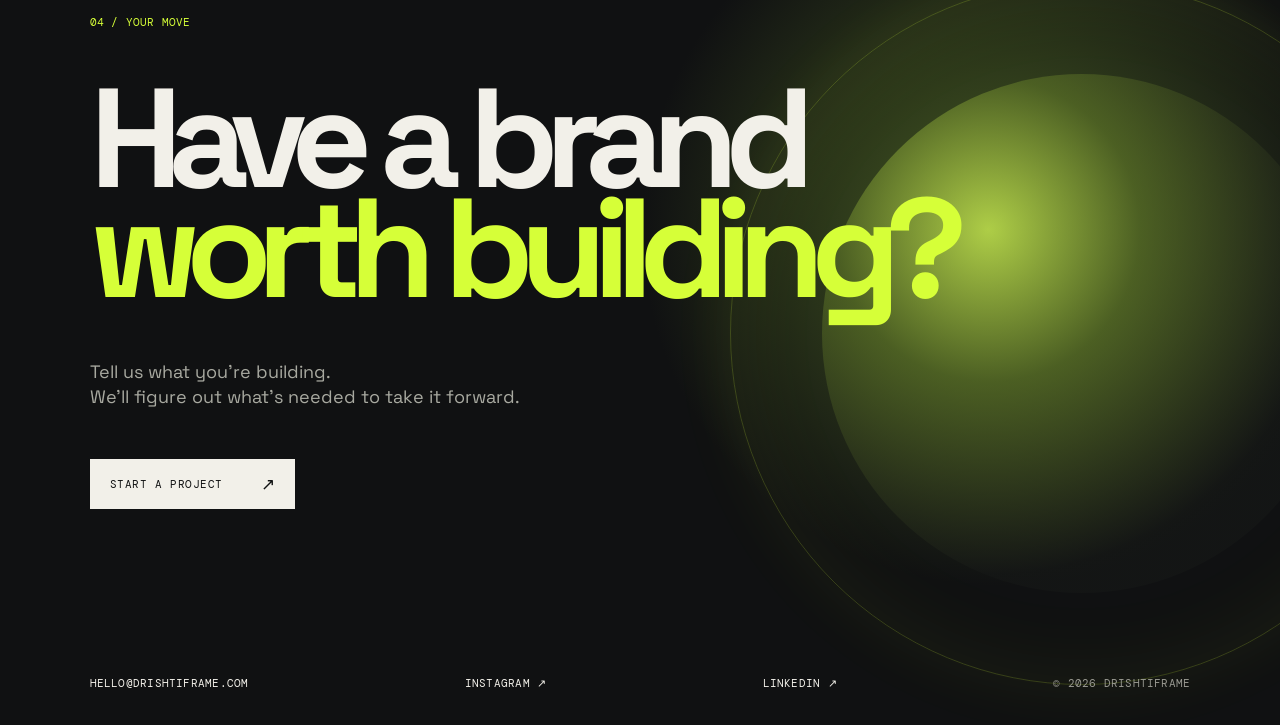
==== commit b5942d02: "Move positioning copy to left column" ====
--- a/index.html
+++ b/index.html
@@ -33,7 +33,7 @@
 
       <section class="trust section-pad reveal" aria-label="Drishtiframe at a glance"><div class="trust-label">A small team<br /><strong>built to build big</strong></div><div class="trust-item"><strong>5+</strong><span>Years of experience</span></div><div class="trust-item"><strong>04</strong><span>Creative disciplines</span></div><div class="trust-item"><strong>01</strong><span>Team. One direction.</span></div><div class="trust-item"><strong>360°</strong><span>Brand to launch</span></div></section>
 
-      <section class="positioning section-pad" id="about" aria-labelledby="about-title"><div class="section-kicker">01 / Positioning</div><div class="position-grid"><h2 id="about-title">Not just<br />another<br /><em>creative</em><br />agency.</h2><div class="position-copy"><div class="position-media"><img src="https://images.unsplash.com/photo-1556761175-b413da4baf72?auto=format&fit=crop&w=1100&q=80" alt="Creative team collaborating around a table" loading="lazy" /></div><p class="lede">We bring strategy, design, content, technology and performance together under one roof — helping businesses build brands that don't just look good, but work.</p><p>From the first sharp thought to the last click, we make the whole thing feel like one clear idea. Less handoff. More momentum.</p><a class="circle-link" href="#services">Our capabilities <span>↘</span></a></div></div></section>
+      <section class="positioning section-pad" id="about" aria-labelledby="about-title"><div class="section-kicker">01 / Positioning</div><div class="position-grid"><div class="position-text"><h2 id="about-title">Not just<br />another<br /><em>creative</em><br />agency.</h2><p class="lede">We bring strategy, design, content, technology and performance together under one roof — helping businesses build brands that don't just look good, but work.</p><p>From the first sharp thought to the last click, we make the whole thing feel like one clear idea. Less handoff. More momentum.</p><a class="circle-link" href="#services">Our capabilities <span>↘</span></a></div><div class="position-copy"><div class="position-media"><img src="https://images.unsplash.com/photo-1556761175-b413da4baf72?auto=format&fit=crop&w=1100&q=80" alt="Creative team collaborating around a table" loading="lazy" /></div></div></div></section>
 
       <section class="services section-pad" id="services" aria-labelledby="services-title"><div class="section-top"><div class="section-kicker">02 / What we do</div><p>Strategy → Create → Launch → Grow</p></div><h2 class="display-heading" id="services-title">One team.<br /><em>Every angle.</em></h2><div class="service-grid"><a class="service-card featured" href="service.html#brand"><span class="service-no">01</span><div><h3>Brand strategy<br /><em>& identity</em></h3><p>Positioning, naming, identity systems, packaging and guidelines.</p></div><span class="card-arrow">↗</span></a><a class="service-card" href="service.html#creative"><span class="service-no">02</span><div><h3>Creative<br /><em>& content</em></h3><p>Campaigns, social, design, reels and stories with a point of view.</p></div><span class="card-arrow">↗</span></a><a class="service-card" href="service.html#digital"><span class="service-no">03</span><div><h3>Web<br /><em>& digital</em></h3><p>UI/UX, websites, Shopify, landing pages and digital experiences.</p></div><span class="card-arrow">↗</span></a><a class="service-card" href="service.html#growth"><span class="service-no">04</span><div><h3>Performance<br /><em>marketing</em></h3><p>Meta ads, acquisition, testing, optimisation and scaling.</p></div><span class="card-arrow">↗</span></a></div></section>
 
--- a/styles.css
+++ b/styles.css
@@ -56,10 +56,10 @@
 .positioning{position:relative;overflow:hidden;background:var(--ink);color:var(--paper);padding-top:155px;padding-bottom:155px}
 .positioning:before{content:'';position:absolute;inset:0;pointer-events:none;opacity:.28;background:linear-gradient(90deg,transparent 0 34%,rgba(242,240,233,.16) 34.05%,transparent 34.1% 71%,rgba(242,240,233,.12) 71.05%,transparent 71.1%),linear-gradient(rgba(242,240,233,.1) 1px,transparent 1px);background-size:auto,100% 220px}
 .positioning .section-kicker{position:relative;z-index:1;color:var(--lime)}
-.position-grid{position:relative;z-index:1;grid-template-columns:.82fr 1.18fr;gap:8vw;align-items:start}
+.position-grid{position:relative;z-index:1;display:grid;grid-template-columns:minmax(0,.72fr) minmax(0,1.28fr);gap:5vw;align-items:start}
 .positioning h2{font-size:clamp(65px,8.6vw,142px);line-height:.79;letter-spacing:-.1em;margin-top:48px}
 .position-copy{padding-top:32px;position:relative}
-.position-media{height:330px;margin-bottom:42px;border:1px solid rgba(242,240,233,.16);filter:grayscale(.75) contrast(1.05);position:relative}
+.position-media{width:100%;height:clamp(340px,28vw,470px);margin-bottom:42px;border:1px solid rgba(242,240,233,.16);filter:grayscale(.75) contrast(1.05);position:relative}
 .position-media:after{content:'01';position:absolute;right:20px;top:12px;color:rgba(242,240,233,.7);font:clamp(70px,10vw,150px) var(--sans);line-height:1;letter-spacing:-.1em;-webkit-text-stroke:1px rgba(242,240,233,.42);color:transparent}
 .position-copy:before{content:'Strategy\A Design\A Content\A Technology  →';white-space:pre;position:absolute;left:-240px;top:150px;color:#8d8b82;font:italic 19px/1.5 Georgia,serif;transform:rotate(-8deg)}
 .position-copy .lede{font-size:clamp(25px,2.5vw,38px);line-height:1.08;letter-spacing:-.055em;max-width:620px;color:#aaa9a0}
@@ -68,3 +68,7 @@
 .positioning .circle-link span{color:var(--lime)}
 @media(max-width:1100px){.position-copy:before{display:none}}
 @media(max-width:800px){.positioning{padding-top:100px;padding-bottom:105px}.position-grid{grid-template-columns:1fr;gap:35px}.positioning h2{font-size:17vw;margin-top:35px}.position-media{height:225px;margin-bottom:30px}.position-copy .lede{font-size:26px}.position-copy>p:nth-of-type(2){margin:30px 0 26px}}
+.position-text{min-width:0;padding-top:32px}
+.position-text .lede{font-size:clamp(25px,2.5vw,38px);line-height:1.08;letter-spacing:-.055em;max-width:620px;color:#aaa9a0}
+.position-text>p:nth-of-type(2){color:#f2f0e9;max-width:560px;line-height:1.4;margin:44px 0 34px;font-size:15px}
+@media(max-width:800px){.position-text{padding-top:0}.position-text .lede{font-size:26px}.position-text>p:nth-of-type(2){margin:30px 0 26px}}
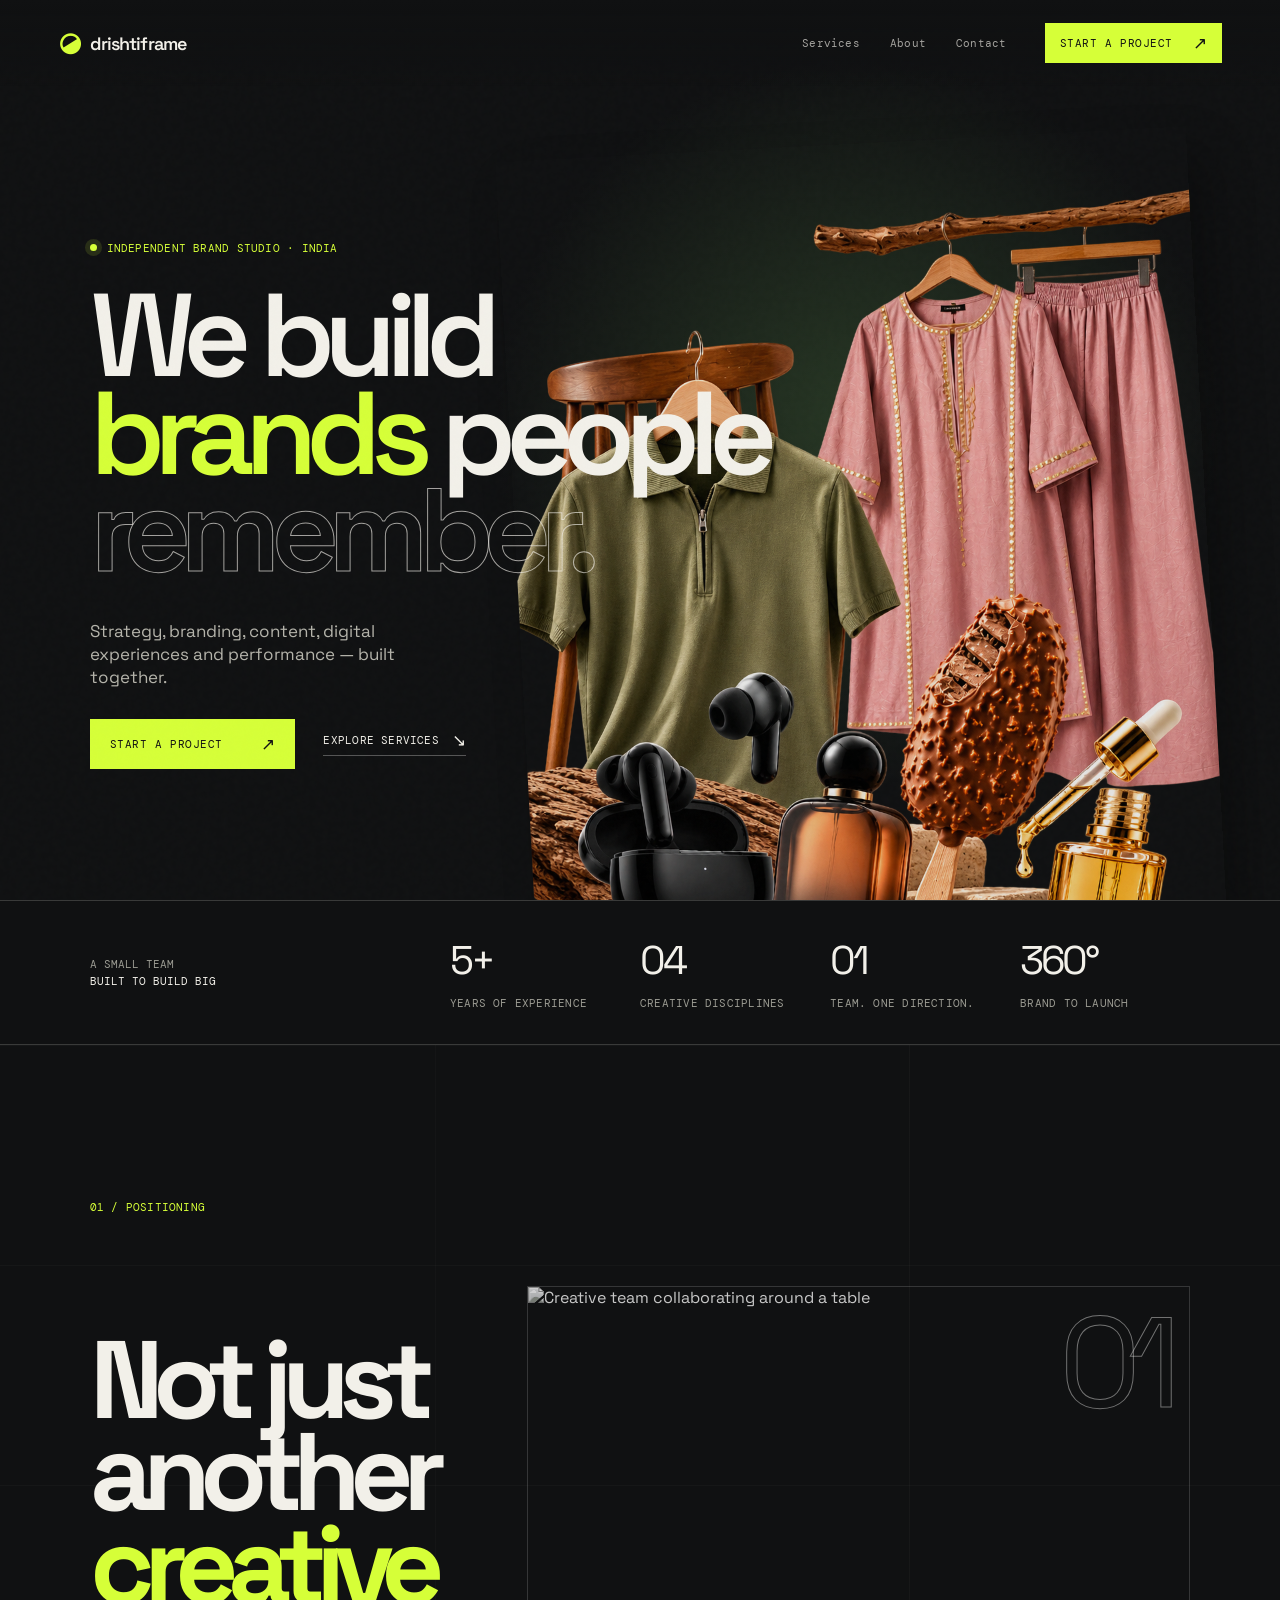
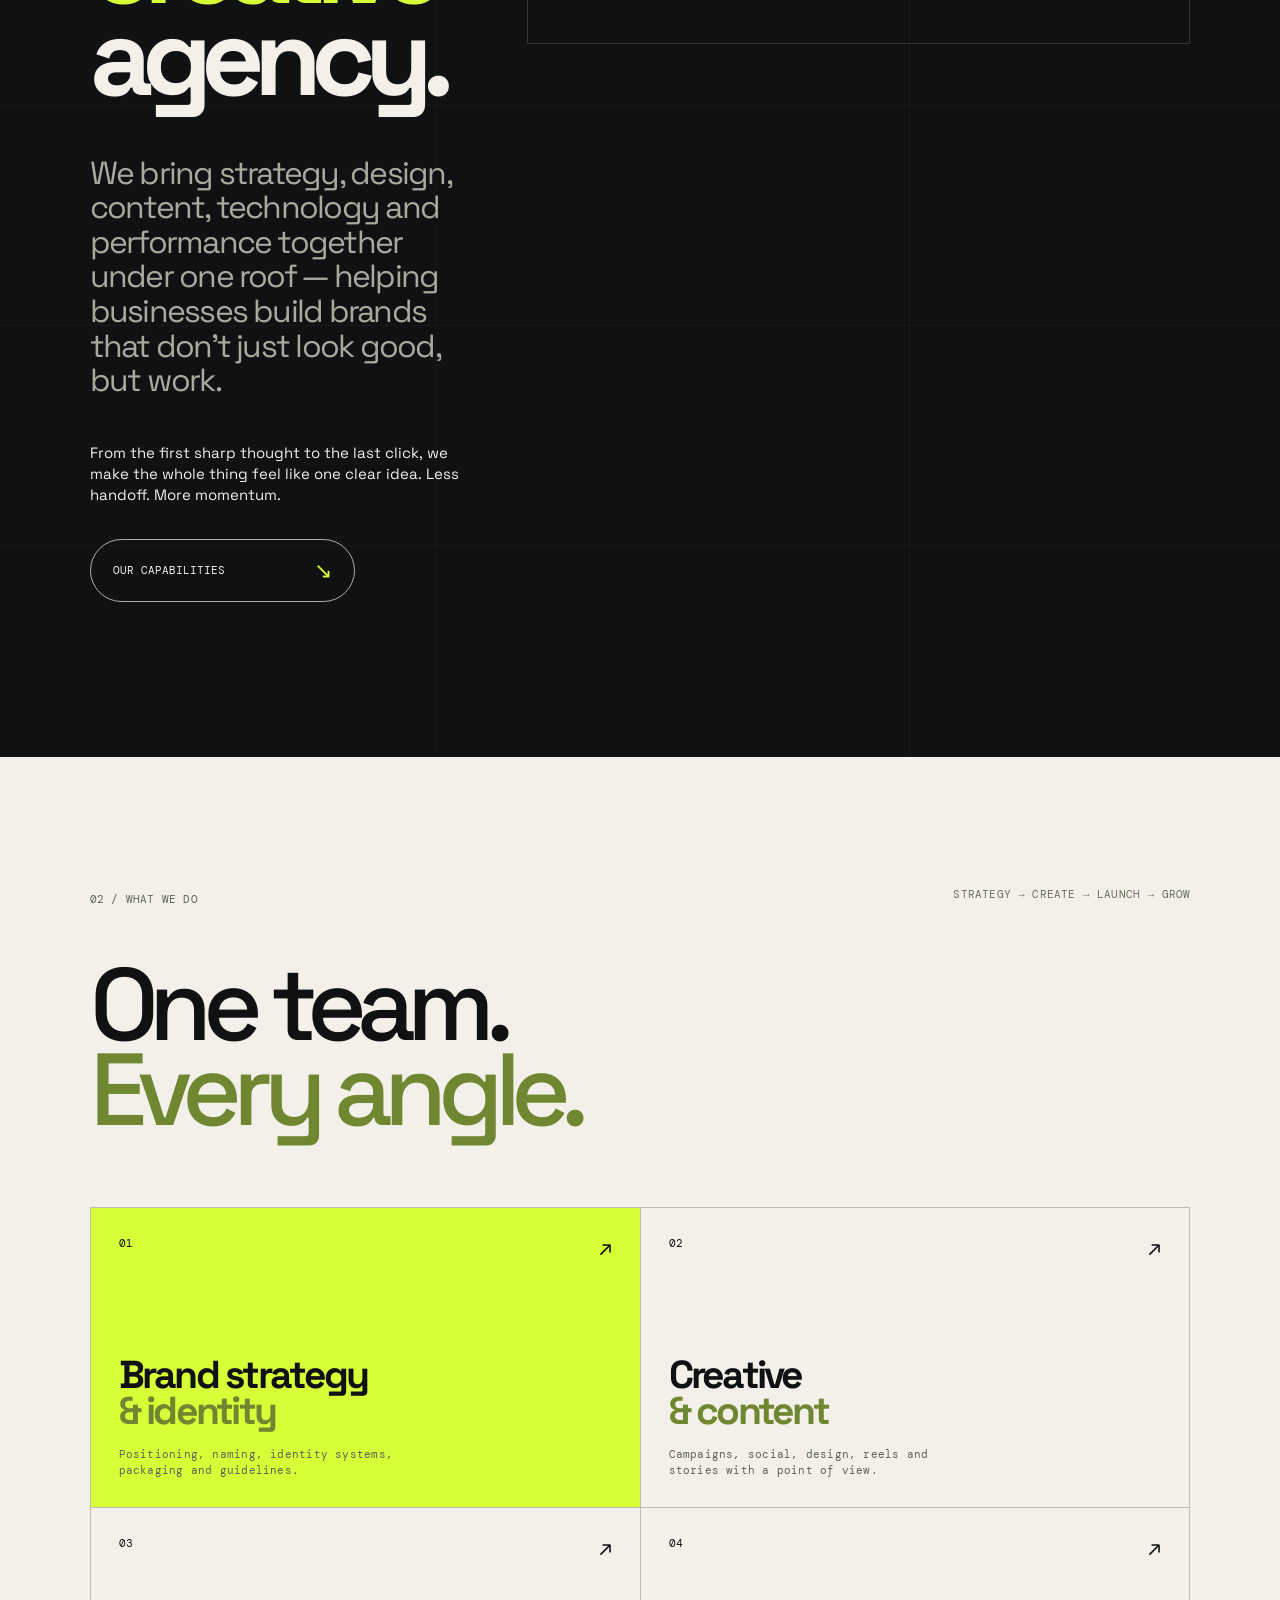
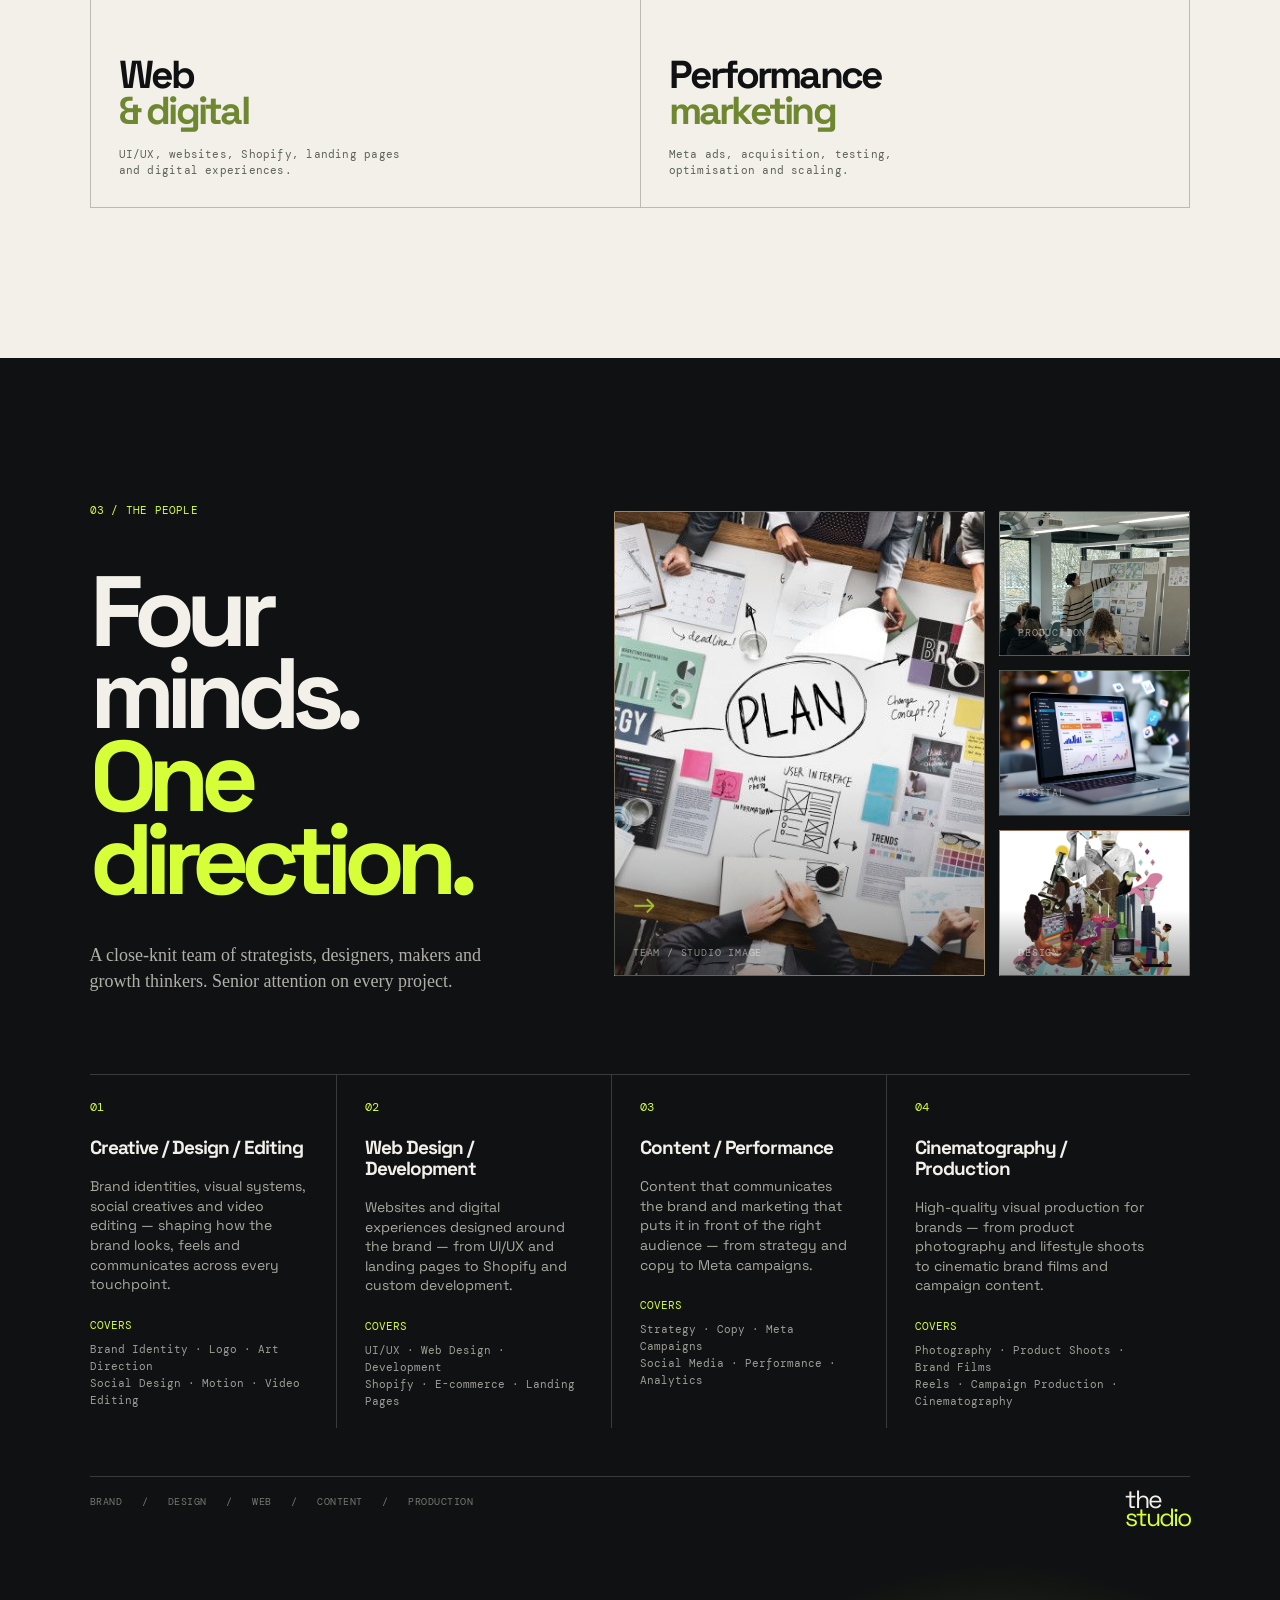
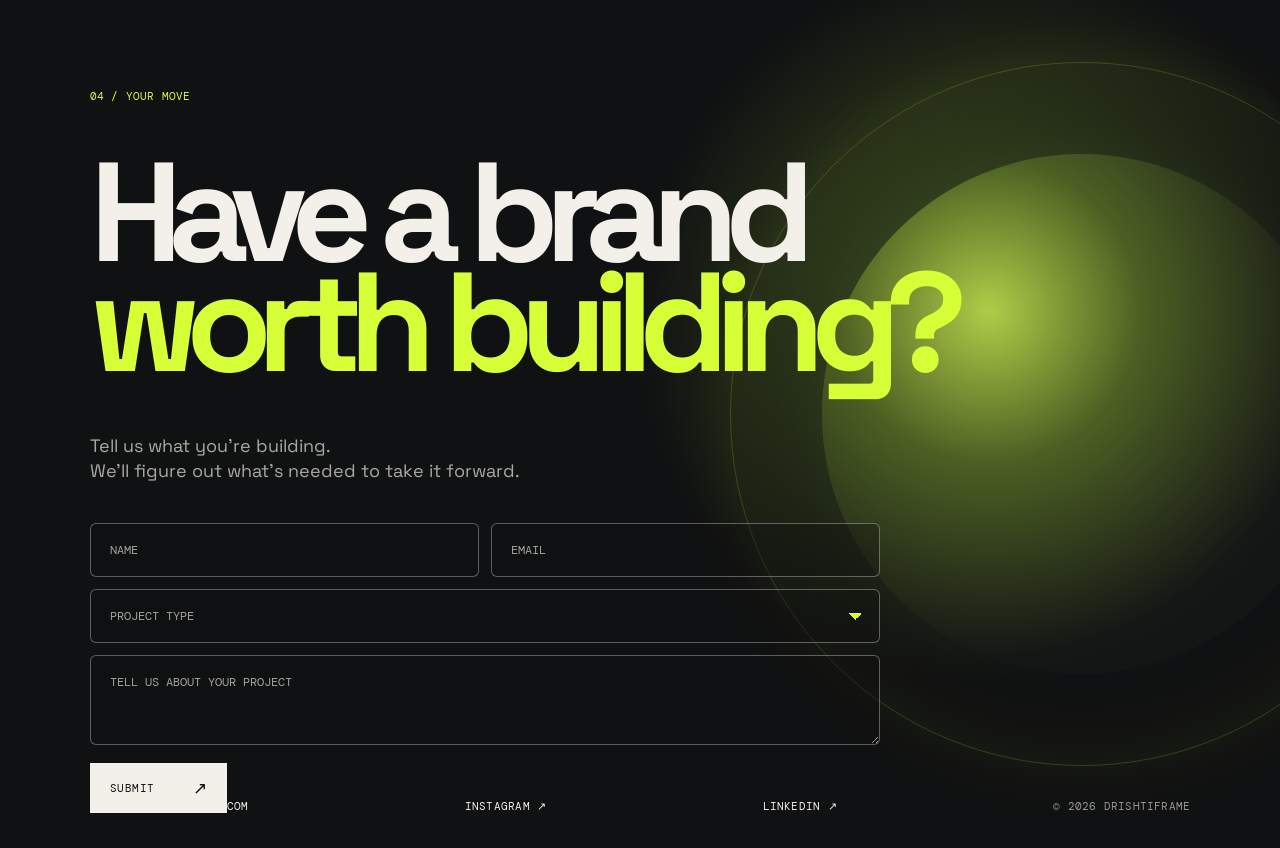
==== commit 85a4cb46: "Add contact form to footer CTA" ====
--- a/index.html
+++ b/index.html
@@ -39,7 +39,7 @@
 
       <section class="team-section section-pad" id="team" aria-labelledby="team-title"><div class="team-top"><div class="team-intro-block"><div class="section-kicker">03 / The people</div><h2 id="team-title">Four minds.<br /><em>One direction.</em></h2><p>A close-knit team of strategists, designers, makers and growth thinkers. Senior attention on every project.</p></div><div class="team-media-grid" aria-label="Team and studio images"><div class="media-slot media-main"><img src="Assets/team-img.jpg" alt="Drishtiframe team working together" loading="lazy" /><span>Team / Studio image</span></div><div class="media-side"><div class="media-slot"><img src="Assets/production-img.jpg" alt="Production camera and studio setup" loading="lazy" /><span>Production</span></div><div class="media-slot"><img src="Assets/digital-img.jpg" alt="Digital design workspace" loading="lazy" /><span>Digital</span></div><div class="media-slot"><img src="Assets/design-img.jpg" alt="Creative design collage" loading="lazy" /><span>Design</span></div></div></div></div><div class="team-cards"><article><span>01</span><div><b>Creative / Design / Editing</b><p>Brand identities, visual systems, social creatives and video editing — shaping how the brand looks, feels and communicates across every touchpoint.</p><small><strong>Covers</strong> Brand Identity · Logo · Art Direction<br />Social Design · Motion · Video Editing</small></div></article><article><span>02</span><div><b>Web Design / Development</b><p>Websites and digital experiences designed around the brand — from UI/UX and landing pages to Shopify and custom development.</p><small><strong>Covers</strong> UI/UX · Web Design · Development<br />Shopify · E-commerce · Landing Pages</small></div></article><article><span>03</span><div><b>Content / Performance</b><p>Content that communicates the brand and marketing that puts it in front of the right audience — from strategy and copy to Meta campaigns.</p><small><strong>Covers</strong> Strategy · Copy · Meta Campaigns<br />Social Media · Performance · Analytics</small></div></article><article><span>04</span><div><b>Cinematography / Production</b><p>High-quality visual production for brands — from product photography and lifestyle shoots to cinematic brand films and campaign content.</p><small><strong>Covers</strong> Photography · Product Shoots · Brand Films<br />Reels · Campaign Production · Cinematography</small></div></article></div><div class="team-footer-label">BRAND &nbsp; / &nbsp; DESIGN &nbsp; / &nbsp; WEB &nbsp; / &nbsp; CONTENT &nbsp; / &nbsp; PRODUCTION <span>the<br /><em>studio</em></span></div></section>
 
-      <section class="cta section-pad" id="contact" aria-labelledby="contact-title"><div class="cta-orb"></div><div class="section-kicker">04 / Your move</div><h2 id="contact-title">Have a brand<br /><em>worth building?</em></h2><p>Tell us what you're building.<br />We'll figure out what's needed to take it forward.</p><a class="button button-light" href="mailto:hello@drishtiframe.com">Start a project <span>↗</span></a><div class="contact-row"><a href="mailto:hello@drishtiframe.com">hello@drishtiframe.com</a><a href="#">Instagram ↗</a><a href="#">LinkedIn ↗</a><span>© 2026 Drishtiframe</span></div></section>
+      <section class="cta section-pad" id="contact" aria-labelledby="contact-title"><div class="cta-orb"></div><div class="section-kicker">04 / Your move</div><h2 id="contact-title">Have a brand<br /><em>worth building?</em></h2><p>Tell us what you're building.<br />We'll figure out what's needed to take it forward.</p><form class="contact-form" id="contact-form"><div class="form-row"><input type="text" name="name" placeholder="Name" aria-label="Name" required /><input type="email" name="email" placeholder="Email" aria-label="Email" required /></div><select name="project" aria-label="Project type" required><option value="" disabled selected>Project type</option><option>Brand strategy & identity</option><option>Creative & content</option><option>Web & digital</option><option>Performance marketing</option><option>Full brand launch</option></select><textarea name="message" placeholder="Tell us about your project" aria-label="Tell us about your project" rows="3" required></textarea><button class="button button-light" type="submit">Submit <span>↗</span></button></form><div class="contact-row"><a href="mailto:drishtiframe@gmail.com">drishtiframe@gmail.com</a><a href="#">Instagram ↗</a><a href="#">LinkedIn ↗</a><span>© 2026 Drishtiframe</span></div></section>
     </main>
     <script src="script.js"></script>
   </body>
--- a/styles.css
+++ b/styles.css
@@ -71,4 +71,10 @@
 .position-text{min-width:0;padding-top:32px}
 .position-text .lede{font-size:clamp(25px,2.5vw,38px);line-height:1.08;letter-spacing:-.055em;max-width:620px;color:#aaa9a0}
 .position-text>p:nth-of-type(2){color:#f2f0e9;max-width:560px;line-height:1.4;margin:44px 0 34px;font-size:15px}
+.position-copy:before{display:none}
+.positioning h2{margin-bottom:52px;line-height:.84}
+.position-text .lede{margin-bottom:0}
 @media(max-width:800px){.position-text{padding-top:0}.position-text .lede{font-size:26px}.position-text>p:nth-of-type(2){margin:30px 0 26px}}
+.contact-form{position:relative;z-index:2;width:min(100%,790px);margin-top:40px}.form-row{display:grid;grid-template-columns:1fr 1fr;gap:12px}.contact-form input,.contact-form select,.contact-form textarea{width:100%;border:1px solid rgba(242,240,233,.35);border-radius:6px;background:rgba(16,17,18,.32);color:var(--paper);font:12px var(--mono);padding:18px 19px;outline:none;transition:border-color .2s,background .2s}.contact-form input::placeholder,.contact-form textarea::placeholder,.contact-form select:invalid{color:#a3a39c;text-transform:uppercase}.contact-form select{appearance:none;margin-top:12px;background-color:rgba(16,17,18,.32);background-image:linear-gradient(45deg,transparent 50%,#d6ff38 50%),linear-gradient(135deg,#d6ff38 50%,transparent 50%);background-position:calc(100% - 23px) 50%,calc(100% - 17px) 50%;background-size:7px 7px,7px 7px;background-repeat:no-repeat}.contact-form textarea{display:block;resize:vertical;min-height:88px;margin-top:12px;line-height:1.45}.contact-form input:focus,.contact-form select:focus,.contact-form textarea:focus{border-color:var(--lime);background:rgba(214,255,56,.04)}.contact-form .button{margin-top:18px;cursor:pointer}.contact-form .button-light{color:var(--ink)!important}.contact-row a:first-child{color:var(--paper)}
+@media(max-width:800px){.contact-form{margin-top:32px}.form-row{grid-template-columns:1fr;gap:10px}.contact-form select{margin-top:10px}.contact-form textarea{margin-top:10px}.contact-row{bottom:22px}}
+@media(max-width:800px){.positioning h2{font-size:15vw;line-height:.86;margin:34px 0 42px}.position-text .lede{font-size:24px;line-height:1.18;max-width:100%}.position-text>p:nth-of-type(2){font-size:14px;line-height:1.45;margin:32px 0 28px}}
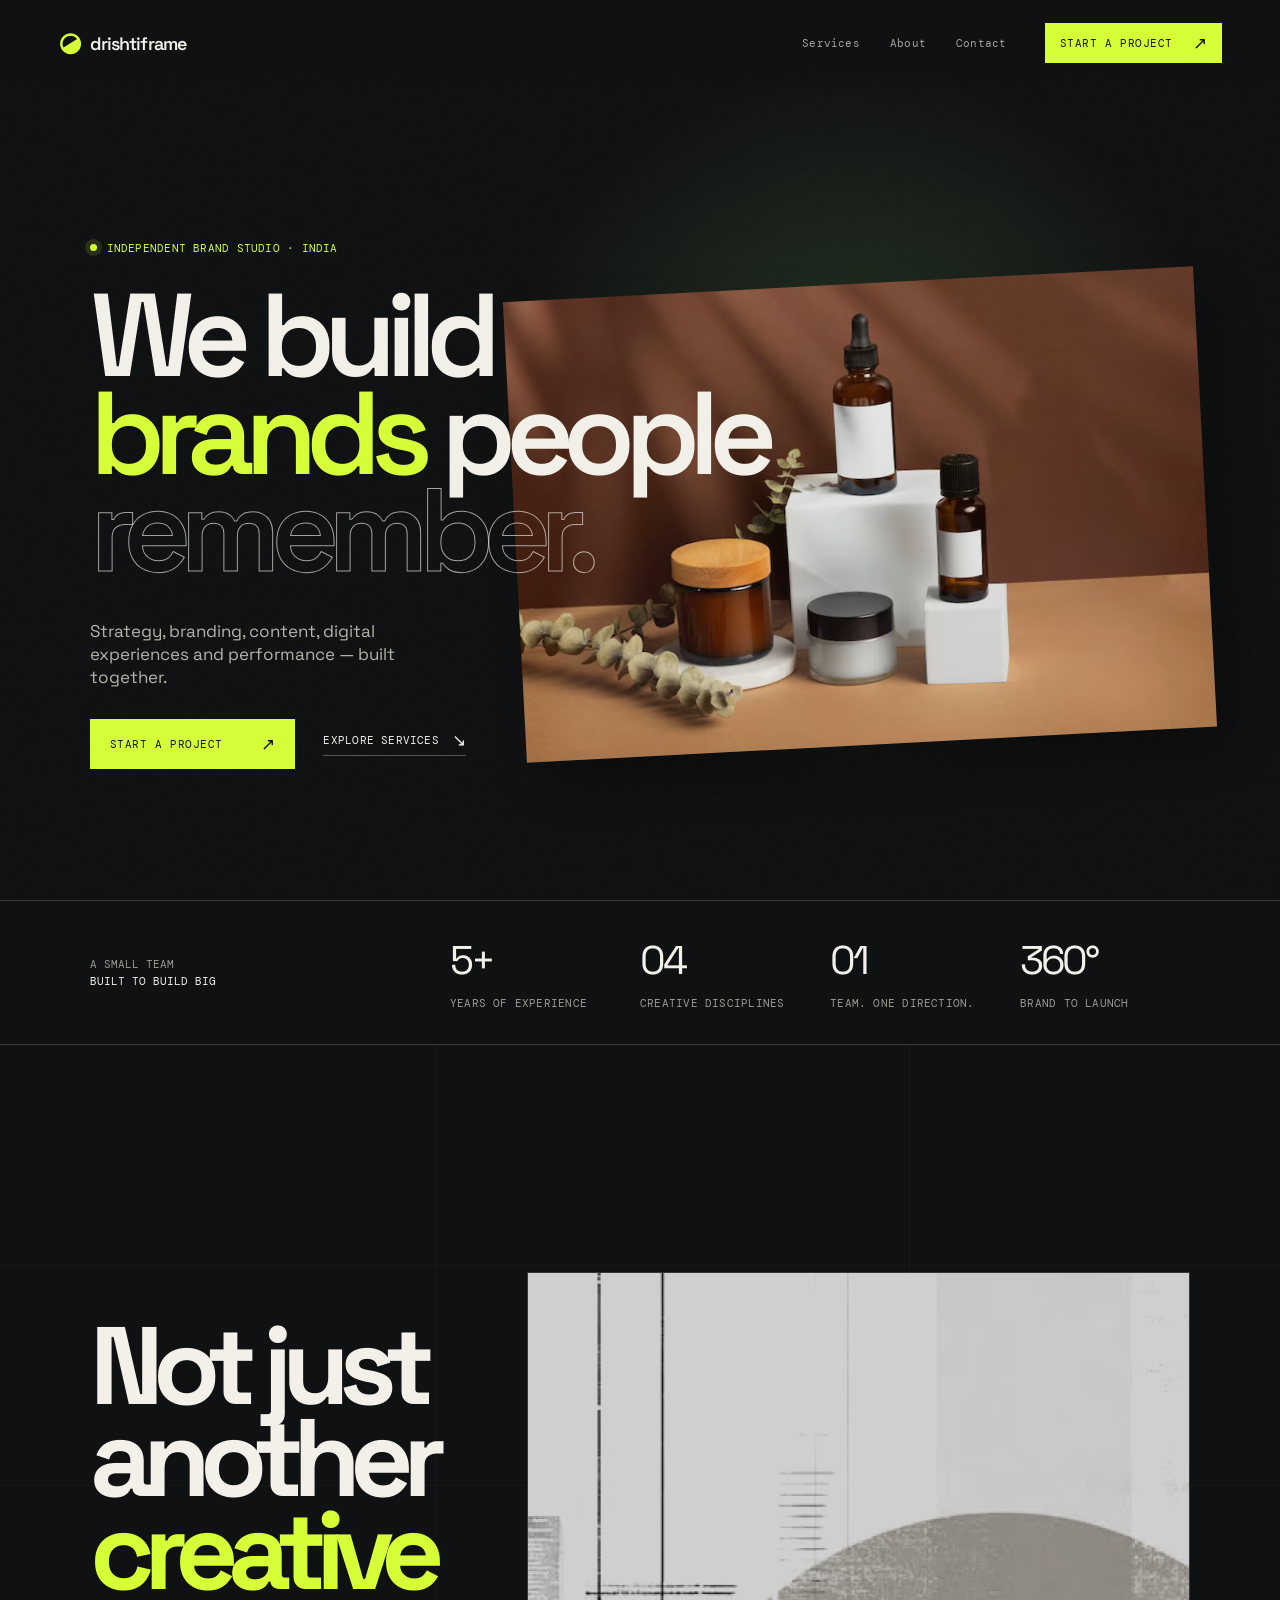
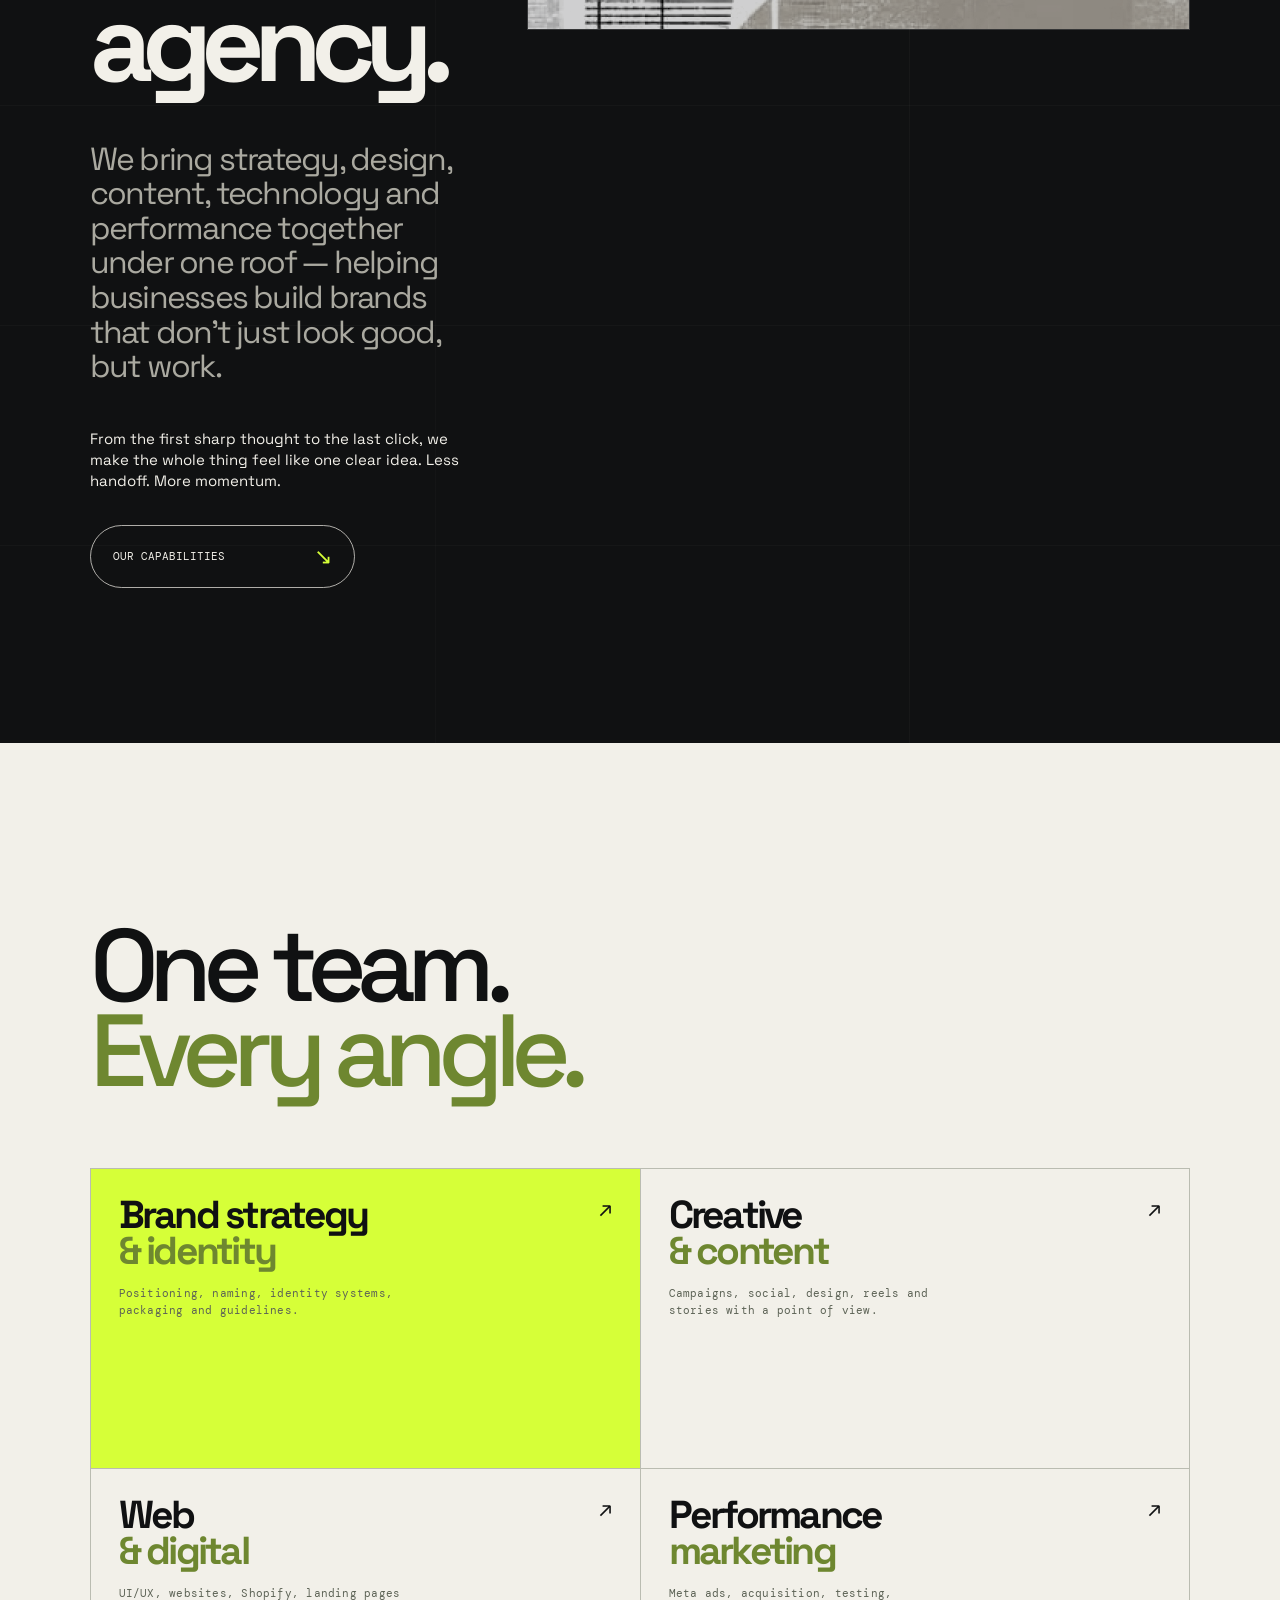
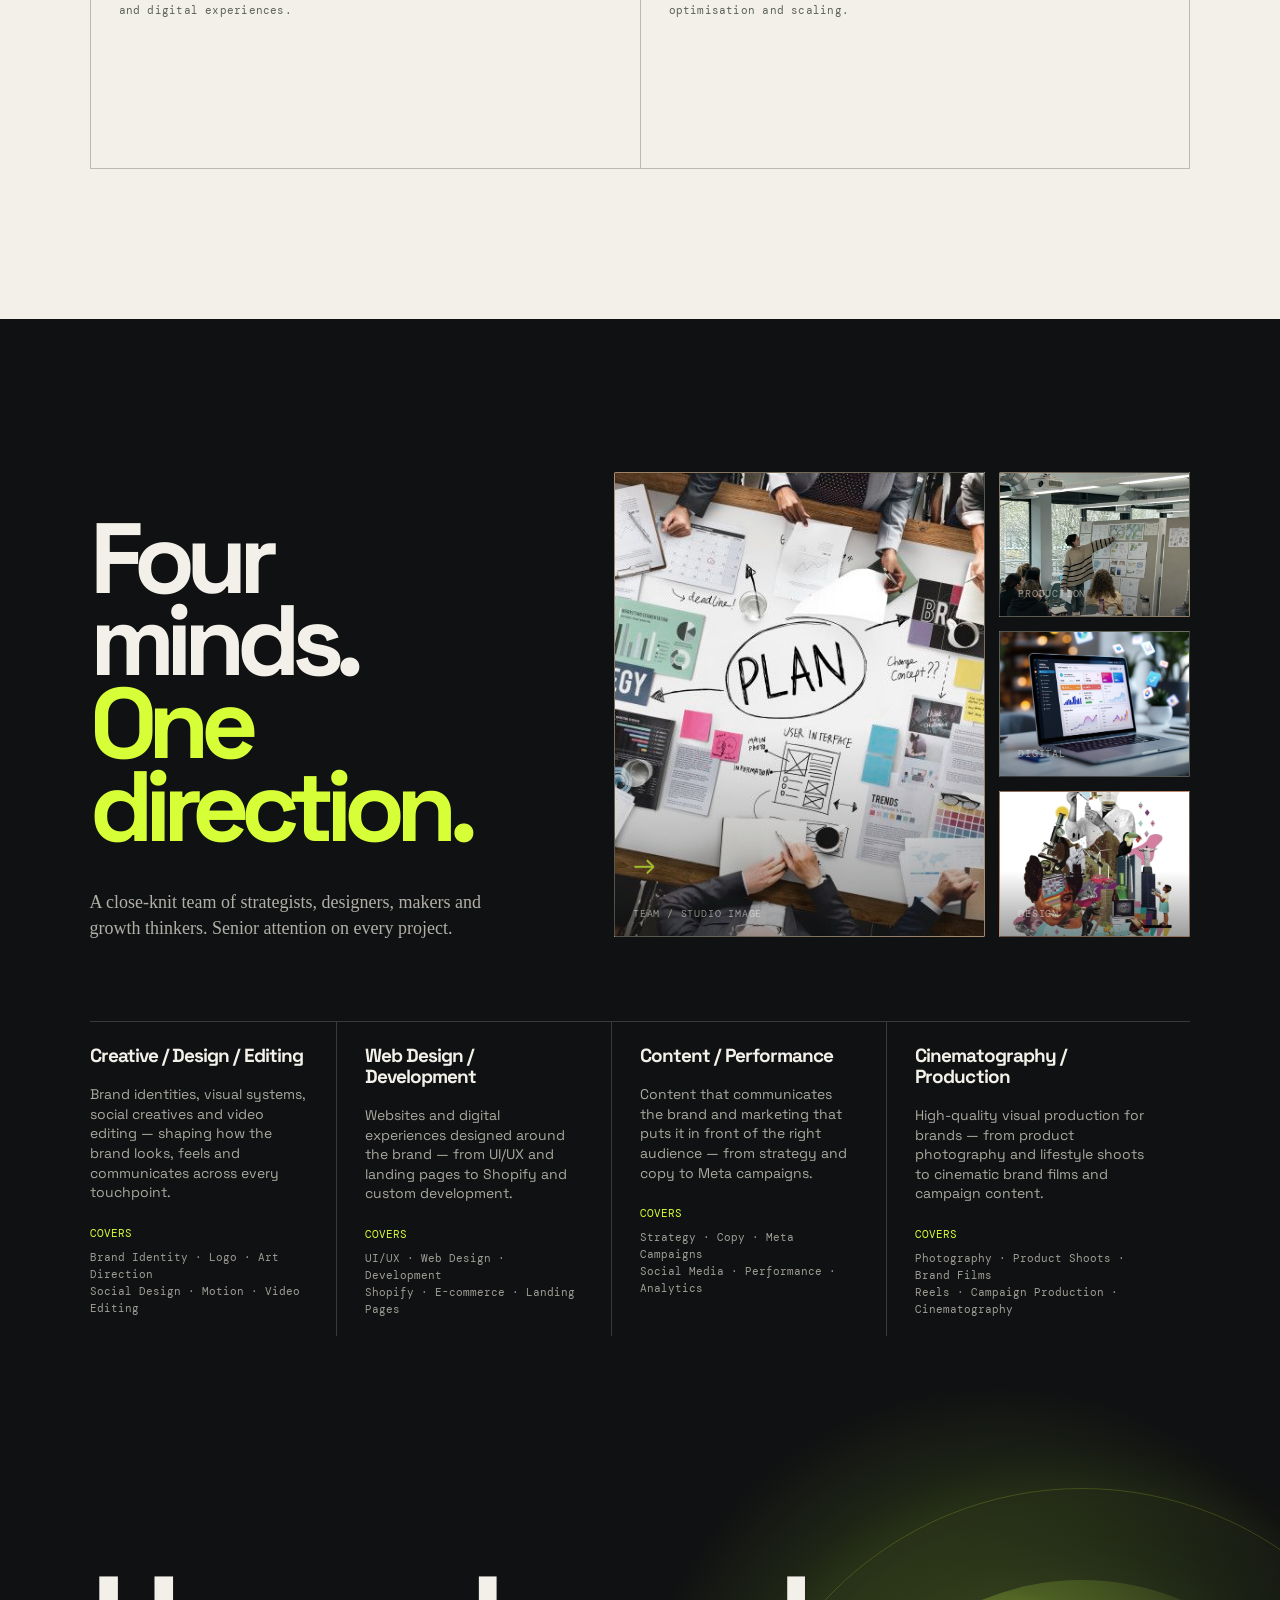
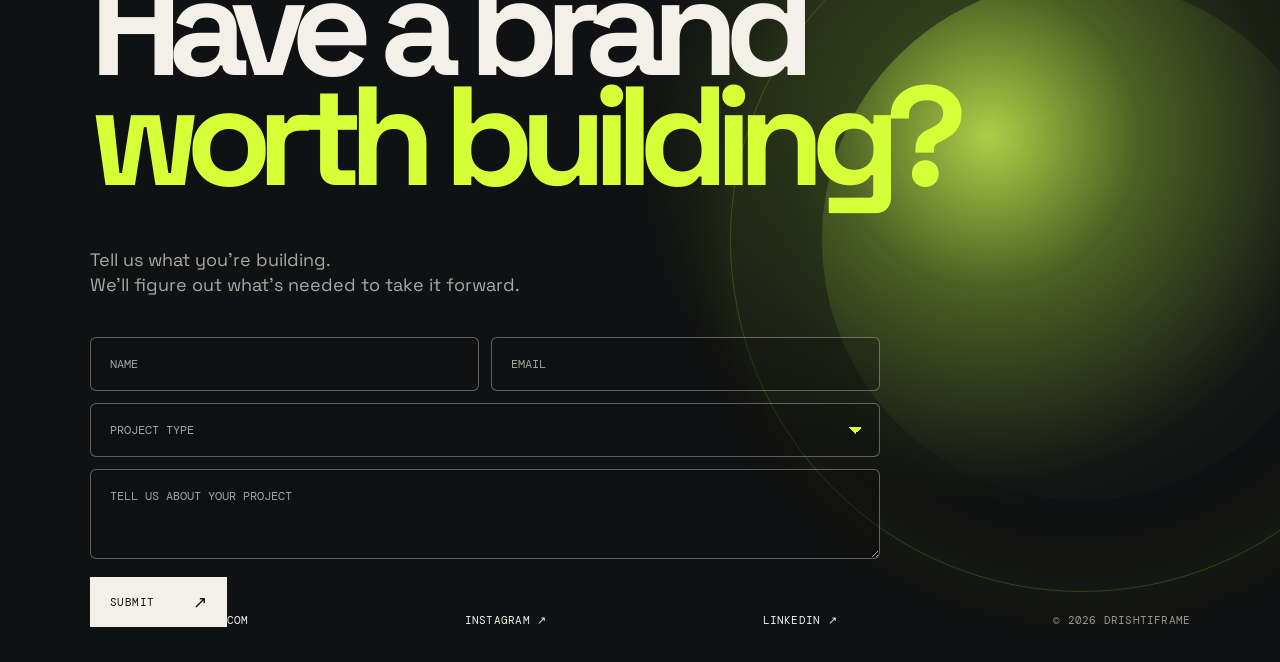
==== commit 4b6aeae3: "Use responsive first section artwork" ====
--- a/index.html
+++ b/index.html
@@ -27,7 +27,7 @@
       <section class="hero section-pad" aria-labelledby="hero-title">
         <div class="hero-copy reveal"><p class="eyebrow"><span class="pulse"></span> Independent brand studio · India</p><h1 id="hero-title">We build<br /><em>brands</em> people<br /><span>remember.</span></h1><p class="hero-sub">Strategy, branding, content, digital experiences and performance — built together.</p><div class="hero-actions"><a class="button" href="#contact">Start a project <span>↗</span></a><a class="text-link" href="#services">Explore services <span>↘</span></a></div></div>
         <div class="hero-visual hero-collage" aria-label="Brands we work with photo collage">
-          <div class="collage-sheet"><img src="Assets/brand-work-with.png" alt="A collage of fashion, jewellery, food and beauty products" /></div>
+          <div class="collage-sheet"><picture><source media="(max-width: 1000px)" srcset="Assets/first-sec.avif" /><img src="Assets/first%20sec-desk.avif" alt="A curated collection of products and brand materials" /></picture></div>
         </div>
       </section>
 
@@ -39,7 +39,7 @@
 
       <section class="team-section section-pad" id="team" aria-labelledby="team-title"><div class="team-top"><div class="team-intro-block"><div class="section-kicker">03 / The people</div><h2 id="team-title">Four minds.<br /><em>One direction.</em></h2><p>A close-knit team of strategists, designers, makers and growth thinkers. Senior attention on every project.</p></div><div class="team-media-grid" aria-label="Team and studio images"><div class="media-slot media-main"><img src="Assets/team-img.jpg" alt="Drishtiframe team working together" loading="lazy" /><span>Team / Studio image</span></div><div class="media-side"><div class="media-slot"><img src="Assets/production-img.jpg" alt="Production camera and studio setup" loading="lazy" /><span>Production</span></div><div class="media-slot"><img src="Assets/digital-img.jpg" alt="Digital design workspace" loading="lazy" /><span>Digital</span></div><div class="media-slot"><img src="Assets/design-img.jpg" alt="Creative design collage" loading="lazy" /><span>Design</span></div></div></div></div><div class="team-cards"><article><span>01</span><div><b>Creative / Design / Editing</b><p>Brand identities, visual systems, social creatives and video editing — shaping how the brand looks, feels and communicates across every touchpoint.</p><small><strong>Covers</strong> Brand Identity · Logo · Art Direction<br />Social Design · Motion · Video Editing</small></div></article><article><span>02</span><div><b>Web Design / Development</b><p>Websites and digital experiences designed around the brand — from UI/UX and landing pages to Shopify and custom development.</p><small><strong>Covers</strong> UI/UX · Web Design · Development<br />Shopify · E-commerce · Landing Pages</small></div></article><article><span>03</span><div><b>Content / Performance</b><p>Content that communicates the brand and marketing that puts it in front of the right audience — from strategy and copy to Meta campaigns.</p><small><strong>Covers</strong> Strategy · Copy · Meta Campaigns<br />Social Media · Performance · Analytics</small></div></article><article><span>04</span><div><b>Cinematography / Production</b><p>High-quality visual production for brands — from product photography and lifestyle shoots to cinematic brand films and campaign content.</p><small><strong>Covers</strong> Photography · Product Shoots · Brand Films<br />Reels · Campaign Production · Cinematography</small></div></article></div><div class="team-footer-label">BRAND &nbsp; / &nbsp; DESIGN &nbsp; / &nbsp; WEB &nbsp; / &nbsp; CONTENT &nbsp; / &nbsp; PRODUCTION <span>the<br /><em>studio</em></span></div></section>
 
-      <section class="cta section-pad" id="contact" aria-labelledby="contact-title"><div class="cta-orb"></div><div class="section-kicker">04 / Your move</div><h2 id="contact-title">Have a brand<br /><em>worth building?</em></h2><p>Tell us what you're building.<br />We'll figure out what's needed to take it forward.</p><form class="contact-form" id="contact-form"><div class="form-row"><input type="text" name="name" placeholder="Name" aria-label="Name" required /><input type="email" name="email" placeholder="Email" aria-label="Email" required /></div><select name="project" aria-label="Project type" required><option value="" disabled selected>Project type</option><option>Brand strategy & identity</option><option>Creative & content</option><option>Web & digital</option><option>Performance marketing</option><option>Full brand launch</option></select><textarea name="message" placeholder="Tell us about your project" aria-label="Tell us about your project" rows="3" required></textarea><button class="button button-light" type="submit">Submit <span>↗</span></button></form><div class="contact-row"><a href="mailto:drishtiframe@gmail.com">drishtiframe@gmail.com</a><a href="#">Instagram ↗</a><a href="#">LinkedIn ↗</a><span>© 2026 Drishtiframe</span></div></section>
+      <section class="cta section-pad" id="contact" aria-labelledby="contact-title"><div class="cta-orb"></div><div class="section-kicker">04 / Your move</div><h2 id="contact-title">Have a brand<br /><em>worth building?</em></h2><p>Tell us what you're building.<br />We'll figure out what's needed to take it forward.</p><form class="contact-form" id="contact-form"><div class="form-row"><input type="text" name="name" placeholder="Name" aria-label="Name" required /><input type="email" name="email" placeholder="Email" aria-label="Email" required /></div><select name="project" aria-label="Project type" required><option value="" disabled selected>Project type</option><option>Brand strategy & identity</option><option>Creative & content</option><option>Web & digital</option><option>Performance marketing</option><option>Full brand launch</option></select><textarea name="message" placeholder="Tell us about your project" aria-label="Tell us about your project" rows="3" required></textarea><button class="button button-light" type="submit">Submit <span>↗</span></button></form><div class="success-modal" id="success-modal" role="dialog" aria-modal="true" aria-labelledby="success-title" hidden><div class="success-modal-card"><button class="modal-close" type="button" aria-label="Close message">×</button><div class="success-icon">✓</div><h3 id="success-title">Request sent successfully</h3><p>Thanks for reaching out. We’ve received your project details and will be in touch soon.</p><button class="modal-action" type="button">Close</button></div></div><div class="contact-row"><a href="mailto:drishtiframe@gmail.com">drishtiframe@gmail.com</a><a href="https://www.instagram.com/drishtiframe/" target="_blank" rel="noopener noreferrer">Instagram ↗</a><a href="https://www.linkedin.com/in/drishtiframe-2026-oct/?isSelfProfile=true" target="_blank" rel="noopener noreferrer">LinkedIn ↗</a><span>© 2026 Drishtiframe</span></div></section>
     </main>
     <script src="script.js"></script>
   </body>
--- a/styles.css
+++ b/styles.css
@@ -43,6 +43,11 @@
 .team-footer-label{border-top:1px solid var(--line);margin-top:48px;padding-top:18px;color:#76766f;font:10px var(--mono);letter-spacing:.05em;position:relative}.team-footer-label>span{float:right;color:var(--paper);font-family:var(--sans);font-size:25px;line-height:.7;letter-spacing:-.08em;margin-top:-4px}.team-footer-label em{color:var(--lime);font-style:normal}
 @media(max-width:1000px){.team-top{grid-template-columns:1fr}.team-media-grid{margin-top:20px}.team-cards{grid-template-columns:repeat(2,1fr);row-gap:20px}.team-cards article:nth-child(2){border-right:0;margin-right:0}.team-cards article:nth-child(3){border-top:1px solid var(--line);padding-top:24px}.team-cards article:nth-child(4){border-top:1px solid var(--line);padding-top:24px}}
 @media(max-width:600px){.team-section{padding-top:95px}.team-intro-block h2{margin:38px 0 28px;font-size:16vw}.team-media-grid{height:360px;grid-template-columns:1.5fr .8fr;gap:8px}.media-side{gap:8px}.team-cards{grid-template-columns:1fr;margin-top:45px}.team-cards article,.team-cards article:nth-child(2),.team-cards article:nth-child(3),.team-cards article:nth-child(4){border-right:0;border-top:1px solid var(--line);margin:0;padding:24px 0}.team-cards article:first-child{border-top:0}.team-footer-label{font-size:8px;line-height:1.6}.team-footer-label>span{font-size:20px}}
+
+/* Final layout cleanup: use the local positioning image and remove decorative labels/numbering. */
+.position-media img{content:url("Assets/img-here.jpg")}
+.position-media:after{display:none}
+.section-kicker,.section-top,.service-no,.team-cards article>span,.detail-number,.team-footer-label{display:none}
 .positioning{background:var(--paper);color:var(--ink);padding-top:150px;padding-bottom:150px}
 .positioning .section-kicker{color:#60752b}
 .position-grid{grid-template-columns:1.05fr .95fr;gap:8vw;align-items:start}
@@ -61,6 +66,10 @@
 .position-copy{padding-top:32px;position:relative}
 .position-media{width:100%;height:clamp(340px,28vw,470px);margin-bottom:42px;border:1px solid rgba(242,240,233,.16);filter:grayscale(.75) contrast(1.05);position:relative}
 .position-media:after{content:'01';position:absolute;right:20px;top:12px;color:rgba(242,240,233,.7);font:clamp(70px,10vw,150px) var(--sans);line-height:1;letter-spacing:-.1em;-webkit-text-stroke:1px rgba(242,240,233,.42);color:transparent}
+
+/* Keep cleanup rules last so older component rules cannot restore removed labels. */
+.position-media img{content:url("Assets/img-here.jpg")}
+.position-media:after,.section-kicker,.section-top,.service-no,.team-cards article>span,.detail-number,.team-footer-label{display:none}
 .position-copy:before{content:'Strategy\A Design\A Content\A Technology  →';white-space:pre;position:absolute;left:-240px;top:150px;color:#8d8b82;font:italic 19px/1.5 Georgia,serif;transform:rotate(-8deg)}
 .position-copy .lede{font-size:clamp(25px,2.5vw,38px);line-height:1.08;letter-spacing:-.055em;max-width:620px;color:#aaa9a0}
 .position-copy>p:nth-of-type(2){color:#f2f0e9;max-width:680px;line-height:1.4;margin:44px 0 34px;font-size:15px}
@@ -77,4 +86,101 @@
 @media(max-width:800px){.position-text{padding-top:0}.position-text .lede{font-size:26px}.position-text>p:nth-of-type(2){margin:30px 0 26px}}
 .contact-form{position:relative;z-index:2;width:min(100%,790px);margin-top:40px}.form-row{display:grid;grid-template-columns:1fr 1fr;gap:12px}.contact-form input,.contact-form select,.contact-form textarea{width:100%;border:1px solid rgba(242,240,233,.35);border-radius:6px;background:rgba(16,17,18,.32);color:var(--paper);font:12px var(--mono);padding:18px 19px;outline:none;transition:border-color .2s,background .2s}.contact-form input::placeholder,.contact-form textarea::placeholder,.contact-form select:invalid{color:#a3a39c;text-transform:uppercase}.contact-form select{appearance:none;margin-top:12px;background-color:rgba(16,17,18,.32);background-image:linear-gradient(45deg,transparent 50%,#d6ff38 50%),linear-gradient(135deg,#d6ff38 50%,transparent 50%);background-position:calc(100% - 23px) 50%,calc(100% - 17px) 50%;background-size:7px 7px,7px 7px;background-repeat:no-repeat}.contact-form textarea{display:block;resize:vertical;min-height:88px;margin-top:12px;line-height:1.45}.contact-form input:focus,.contact-form select:focus,.contact-form textarea:focus{border-color:var(--lime);background:rgba(214,255,56,.04)}.contact-form .button{margin-top:18px;cursor:pointer}.contact-form .button-light{color:var(--ink)!important}.contact-row a:first-child{color:var(--paper)}
 @media(max-width:800px){.contact-form{margin-top:32px}.form-row{grid-template-columns:1fr;gap:10px}.contact-form select{margin-top:10px}.contact-form textarea{margin-top:10px}.contact-row{bottom:22px}}
+.contact-form .button:disabled{opacity:.55;cursor:wait;transform:none}
+.success-modal{position:fixed;inset:0;z-index:50;display:grid;place-items:center;padding:20px;background:rgba(7,9,8,.78);backdrop-filter:blur(12px)}
+.success-modal[hidden]{display:none}
+.success-modal-card{width:min(100%,500px);position:relative;text-align:center;padding:52px 44px 40px;border:1px solid rgba(214,255,56,.28);border-radius:18px;background:#f2f0e9;color:#111312;box-shadow:0 30px 100px rgba(0,0,0,.45)}
+.success-icon{width:74px;height:74px;display:grid;place-items:center;margin:0 auto 27px;border-radius:50%;background:var(--lime);font-size:40px;font-weight:600;box-shadow:0 0 0 13px rgba(214,255,56,.18)}
+.success-modal-card h3{font-size:29px;line-height:1;letter-spacing:-.06em;margin:0 0 16px}.success-modal-card p{max-width:360px;margin:0 auto 30px;color:#61655b;line-height:1.45}.modal-close{position:absolute;top:14px;right:17px;border:0;background:none;color:#60645b;font-size:28px;cursor:pointer}.modal-action{width:100%;border:0;border-radius:8px;padding:16px;background:#e7ebfb;color:#4e5567;font:13px var(--mono);cursor:pointer}.modal-action:hover{background:#dbe2ff}
+@media(max-width:600px){.success-modal-card{padding:43px 24px 28px}.success-modal-card h3{font-size:24px}}
 @media(max-width:800px){.positioning h2{font-size:15vw;line-height:.86;margin:34px 0 42px}.position-text .lede{font-size:24px;line-height:1.18;max-width:100%}.position-text>p:nth-of-type(2){font-size:14px;line-height:1.45;margin:32px 0 28px}}
+
+/* Mobile hero composition: match the reference hierarchy without stretching the artwork. */
+@media(max-width:1000px){
+  .hero{min-height:1480px;padding-top:118px;align-items:flex-start}
+  .hero-copy{padding-top:30px;max-width:92vw}
+  .hero-copy .eyebrow{margin-bottom:34px;font-size:15px;line-height:1.2}
+  .hero-copy h1{font-size:clamp(82px,14vw,132px);line-height:.82;margin-bottom:38px}
+  .hero-sub{max-width:470px;font-size:clamp(20px,2.8vw,25px);line-height:1.22}
+  .hero-actions{gap:38px;margin-top:38px;align-items:center}
+  .hero-actions .button{min-width:320px;justify-content:space-between;padding:24px 28px;font-size:16px}
+  .hero-actions .text-link{font-size:15px;line-height:1.15;max-width:170px}
+  .hero-collage{width:112vw;height:820px;right:-24vw;top:650px;opacity:1;overflow:hidden;transform:none}
+  .collage-sheet{align-items:stretch;justify-items:stretch}
+  .collage-sheet img{width:100%;height:100%;max-width:none;max-height:none;object-fit:cover;object-position:center center;box-shadow:none}
+  .trust{grid-template-columns:repeat(4,1fr);gap:0;padding:52px 6vw 60px;min-height:210px}
+  .trust-label{display:none}
+  .trust-item{padding:0 18px;border-right:1px solid var(--line);gap:12px}
+  .trust-item:first-of-type{padding-left:0}
+  .trust-item:last-child{padding-right:0;border-right:0}
+  .trust-item strong{font-size:clamp(30px,5vw,46px)}
+  .trust-item span{font-size:10px;line-height:1.35}
+}
+
+@media(max-width:600px){
+  .hero{min-height:1350px;padding-top:108px}
+  .hero-copy{padding-top:22px}
+  .hero-copy h1{font-size:15vw}
+  .hero-copy .eyebrow{font-size:12px}
+  .hero-sub{font-size:20px;max-width:330px}
+  .hero-actions{gap:24px;margin-top:32px}
+  .hero-actions .button{min-width:0;width:58vw;padding:21px 22px;font-size:13px}
+  .hero-actions .text-link{font-size:12px;max-width:125px}
+  .hero-collage{height:690px;top:590px;right:-28vw}
+  .trust{padding-top:40px;padding-bottom:48px}
+  .trust-item{padding:0 10px}
+  .trust-item span{font-size:9px}
+}
+
+/* Mobile positioning section: editorial stack with image, stat rows, and CTA. */
+@media(max-width:1000px){
+  main{display:flex;flex-direction:column}
+  main>.hero{order:1}
+  main>.positioning{order:2}
+  main>.trust{order:3}
+  main>section:not(.hero):not(.positioning):not(.trust){order:4}
+  .positioning{padding:105px 6vw 54px;background:var(--ink);color:var(--paper)}
+  .positioning .position-grid{display:flex;flex-direction:column;gap:0;margin-top:0}
+  .positioning .position-text{display:contents}
+  .positioning h2{order:1;font-size:clamp(70px,13vw,118px);line-height:.84;margin:0 0 40px;letter-spacing:-.09em}
+  .positioning .lede{order:2;font-size:clamp(23px,4vw,31px);line-height:1.2;max-width:680px;margin:0 0 40px;letter-spacing:-.04em;color:var(--paper)}
+  .positioning .position-copy{order:3;padding:0;margin:0}
+  .positioning .position-media{height:335px;margin:0;border:0;border-radius:6px;overflow:hidden}
+  .positioning .position-media img{filter:grayscale(.8) contrast(1.05);opacity:.9;object-fit:cover}
+  .positioning .position-text>p:nth-of-type(2){display:none}
+  .positioning .circle-link{order:5;margin:30px 0 0;max-width:335px;border:1px solid rgba(242,240,233,.6);border-radius:999px;padding:20px 27px;font-size:13px}
+  .trust{order:4!important;display:grid;grid-template-columns:1fr;gap:0;margin:0;padding:28px 7vw 52px;border-top:0;border-bottom:0;min-height:0}
+  .trust-item,.trust-item:first-of-type,.trust-item:last-child{position:relative;display:grid;grid-template-columns:68px 1fr 32px;grid-template-rows:auto auto;align-items:center;gap:0;padding:25px 0;border-right:0;border-bottom:1px solid var(--line)}
+  .trust-item:last-child{border-bottom:0}
+  .trust-item:before{grid-row:1 / span 2;color:#8d8d87;font:14px var(--mono);content:'01'}
+  .trust-item:nth-of-type(3):before{content:'02'}
+  .trust-item:nth-of-type(4):before{content:'03'}
+  .trust-item:nth-of-type(5):before{content:'04'}
+  .trust-item:after{content:'↗';grid-column:3;grid-row:1 / span 2;color:var(--lime);font-size:26px;justify-self:end}
+  .trust-item strong{grid-column:2;grid-row:1;font-size:54px;line-height:1;letter-spacing:-.08em}
+  .trust-item span{grid-column:2;grid-row:2;margin-top:10px;color:#aaa9a0;font-size:12px;letter-spacing:.16em;line-height:1.3}
+}
+
+@media(max-width:600px){
+  .positioning{padding-top:88px}
+  .positioning h2{font-size:15vw;margin-bottom:34px}
+  .positioning .lede{font-size:21px;margin-bottom:32px}
+  .positioning .position-media{height:285px}
+  .trust-item strong{font-size:46px}
+}
+
+/* Match the reference CTA treatment on mobile. */
+@media(max-width:1000px){
+  .hero-actions{display:grid;grid-template-columns:320px 160px;gap:40px;align-items:center}
+  .hero-actions .button{width:320px;min-width:0;flex:none;white-space:nowrap;justify-content:flex-start;gap:0}
+  .hero-actions .button span{margin-left:auto}
+  .hero-actions .text-link{width:160px;max-width:none;white-space:nowrap;display:flex;gap:17px;justify-content:space-between;line-height:1.1;padding-bottom:10px}
+}
+
+@media(max-width:600px){
+  .hero-actions{grid-template-columns:minmax(0,58vw) minmax(0,34vw);gap:22px}
+  .hero-actions .button{width:100%;padding:21px 20px;font-size:12px}
+  .hero-actions .text-link{width:100%;font-size:11px;gap:8px}
+}
+
+.collage-sheet picture{display:contents}
